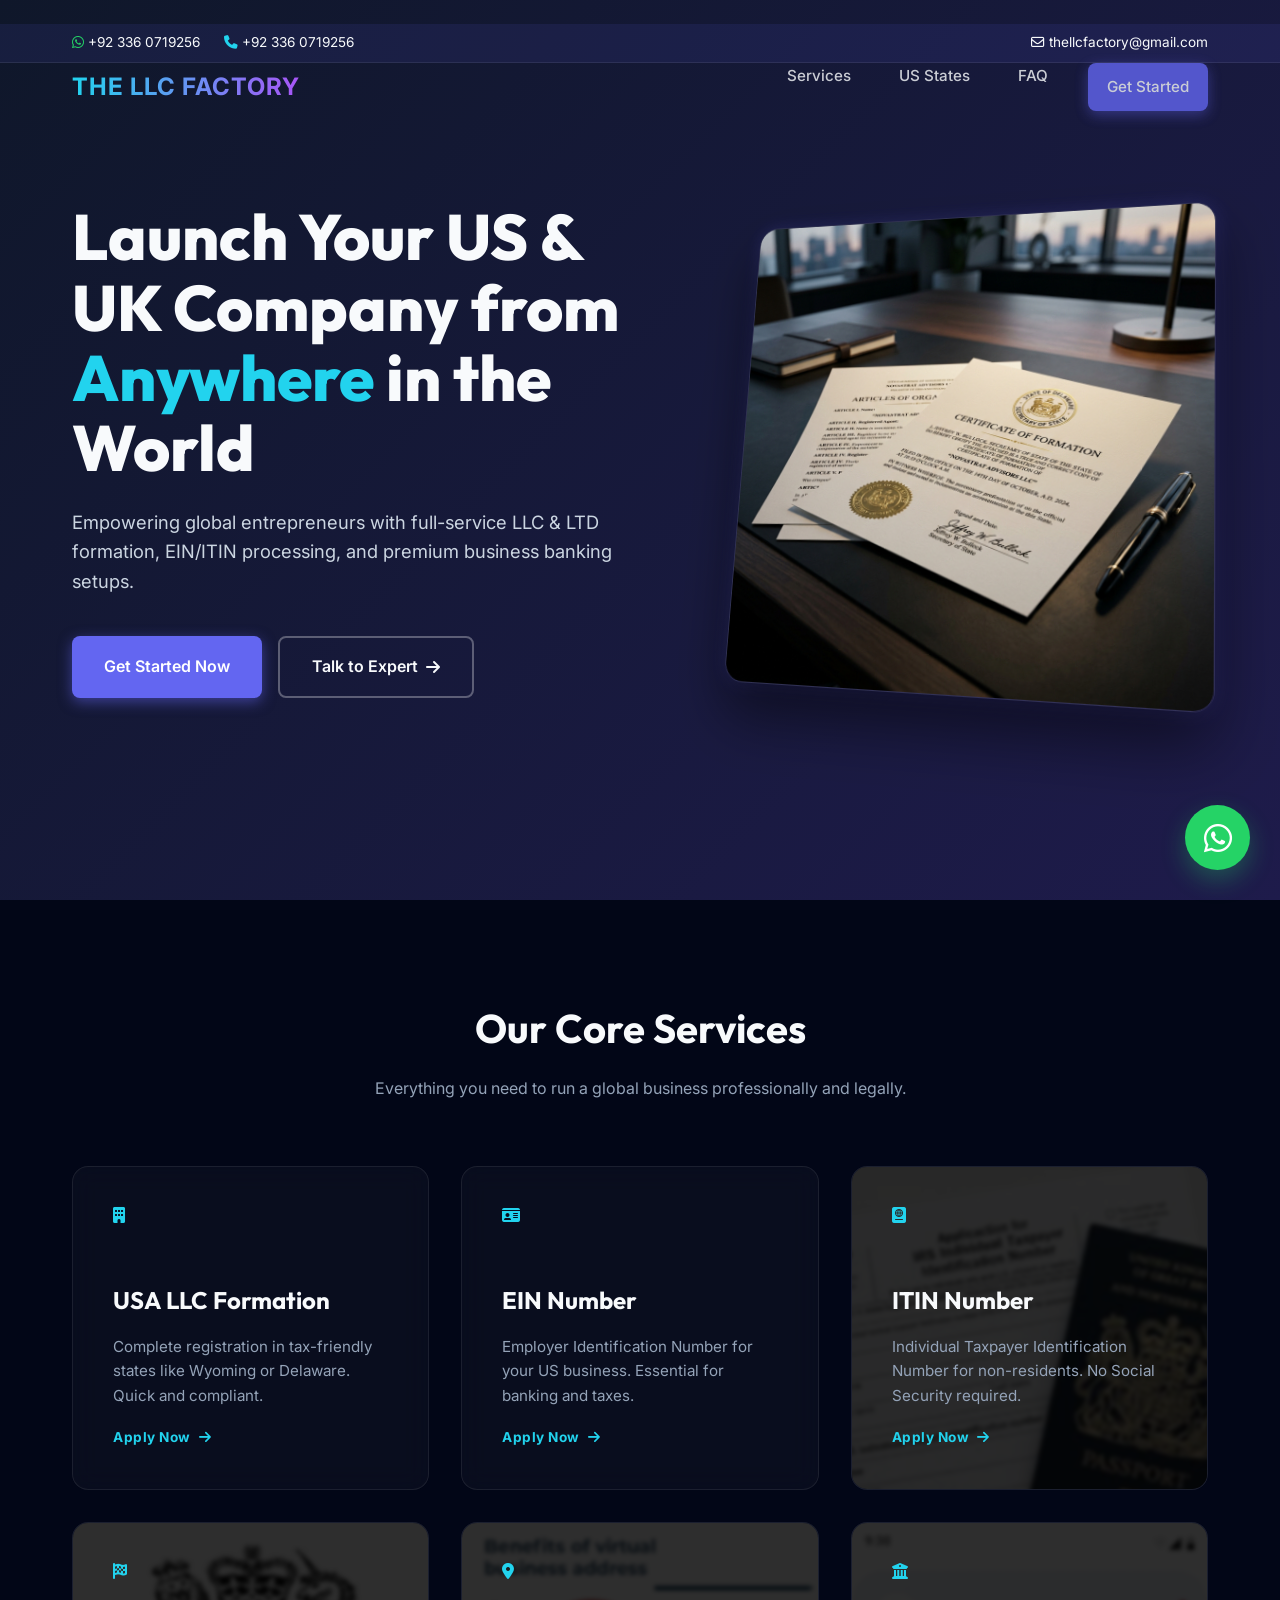
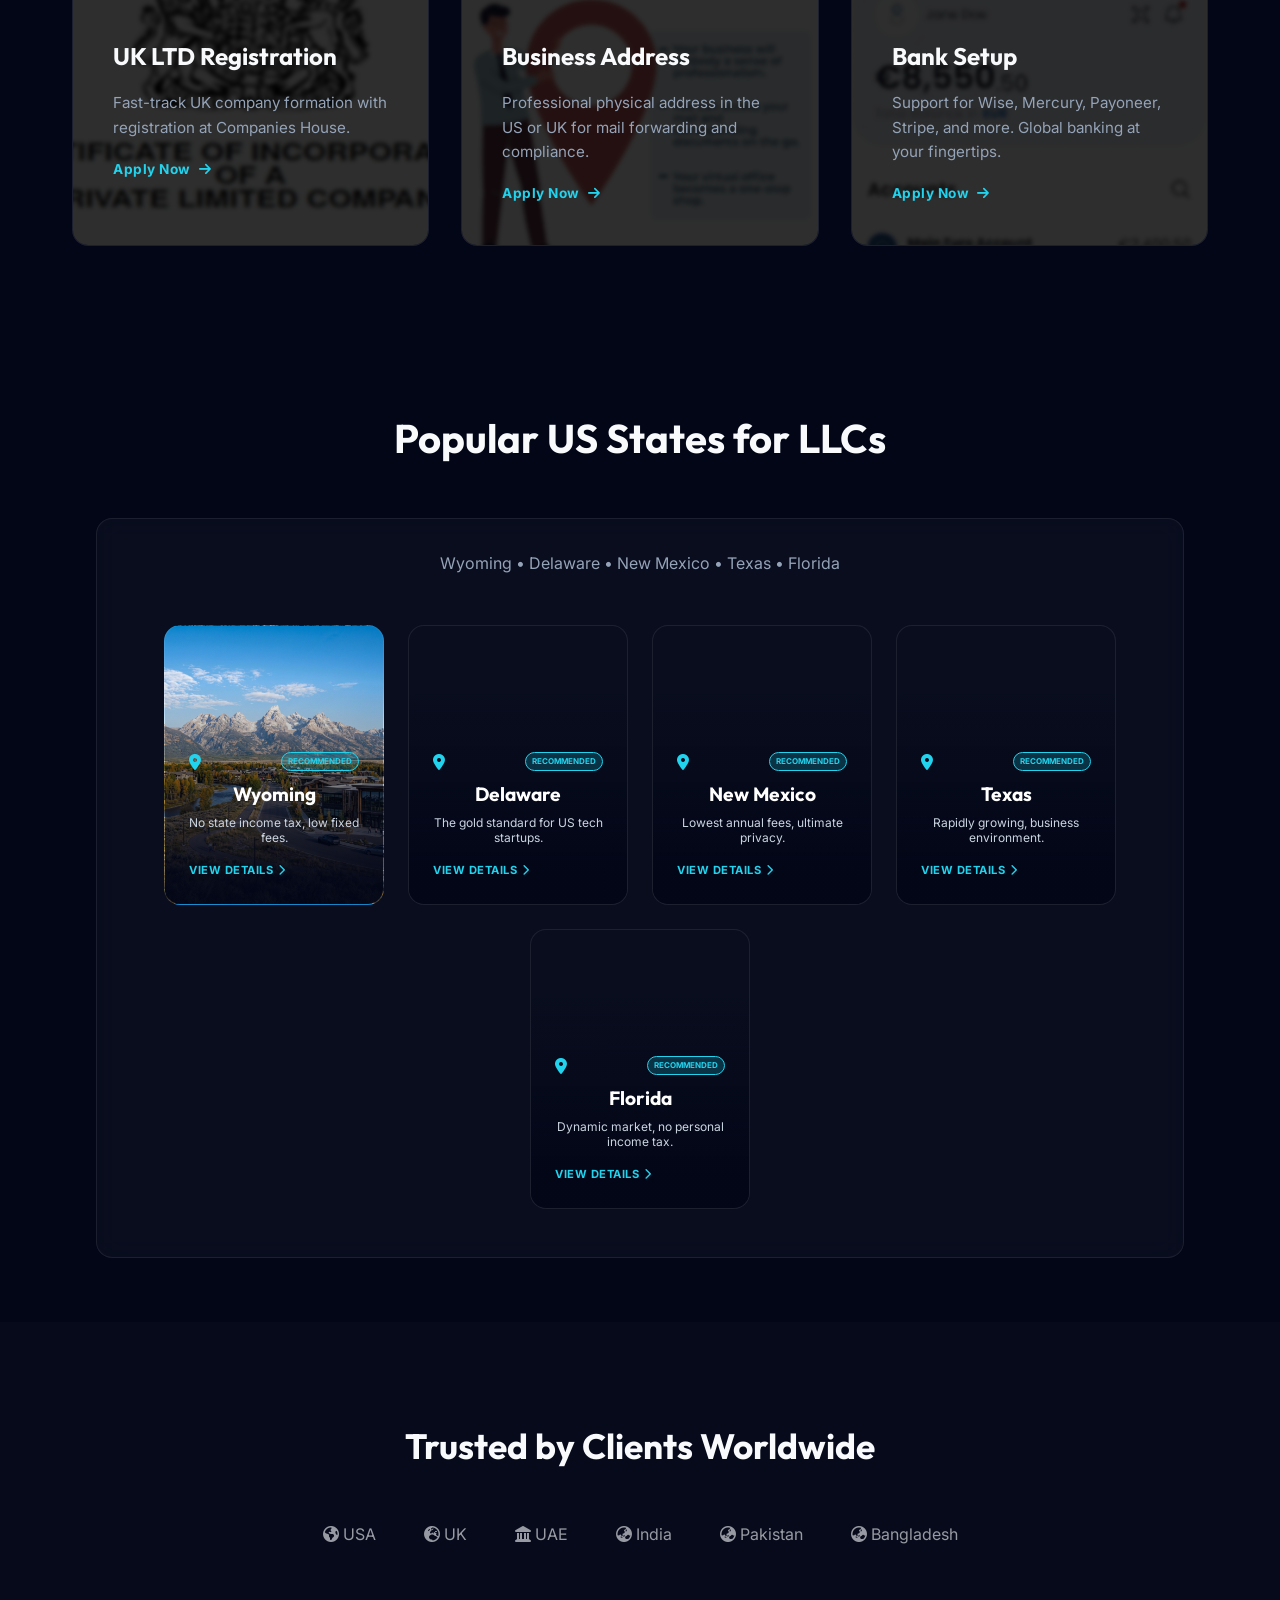
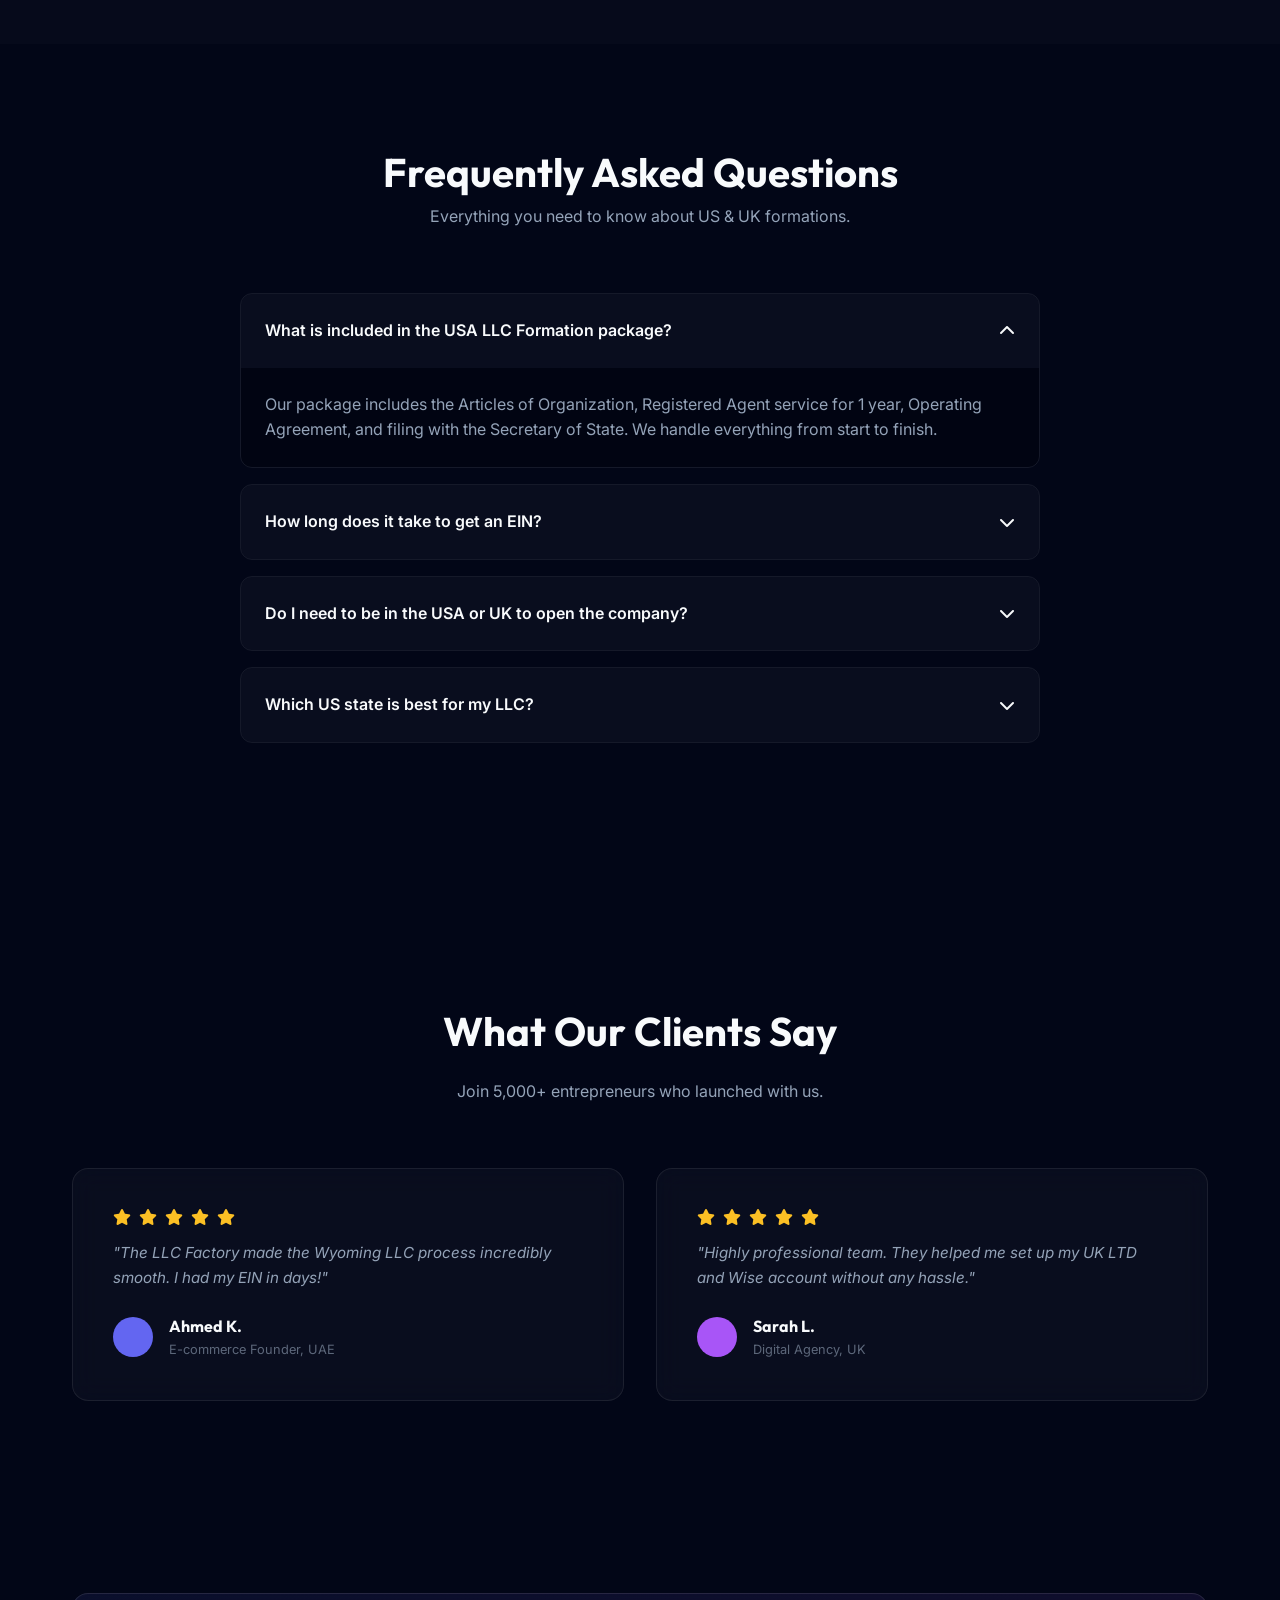
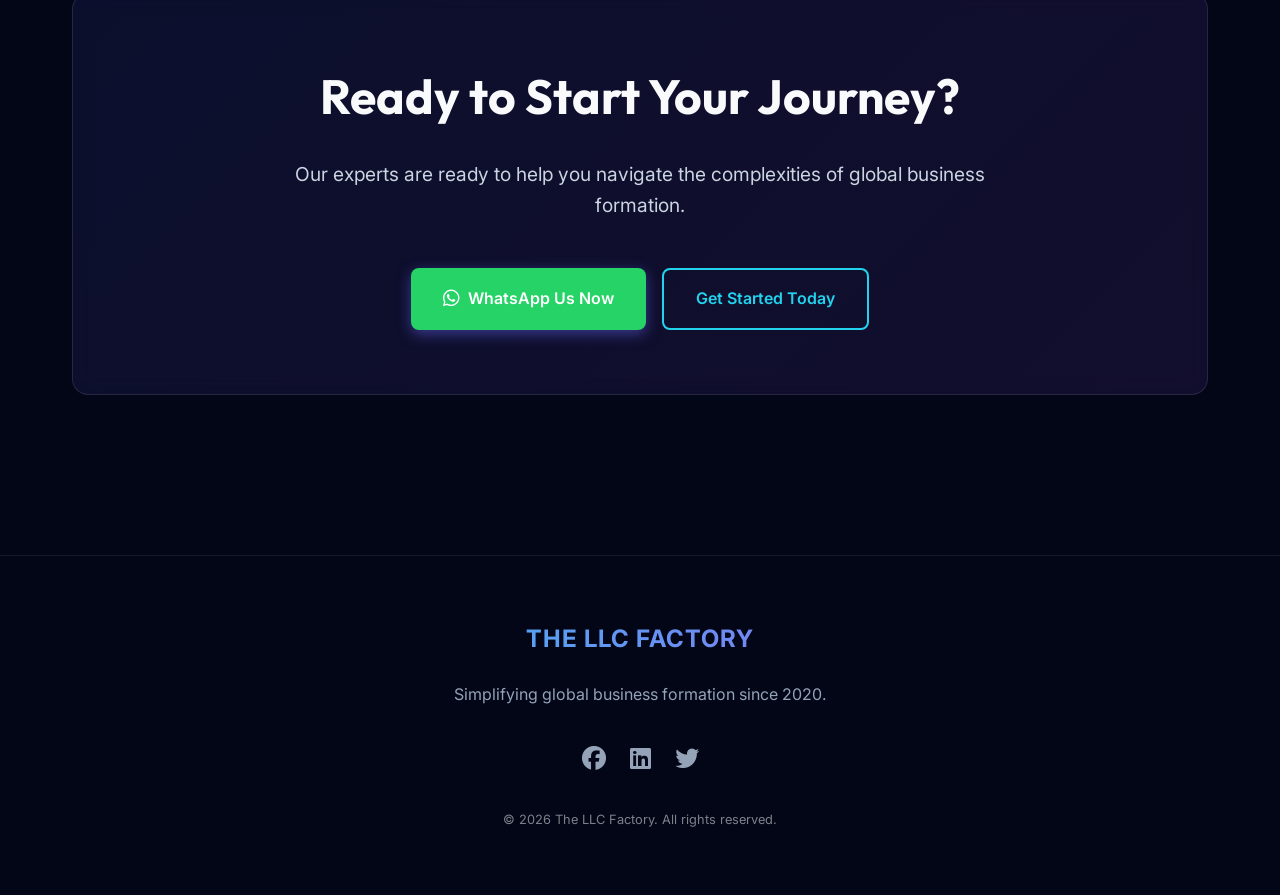
==== index.html @ a44b4608 "Comprehensive optimization: Wyoming visuals, Litespeed-style caching, JSON-LD Schema, and NLP SEO" ====
<!DOCTYPE html>
<html lang="en">
<head>
    <meta charset="UTF-8">
    <meta name="viewport" content="width=device-width, initial-scale=1.0">
    <title>The LLC Factory | Global US & UK Company Formation</title>
    <meta name="description" content="Launch your US LLC or UK LTD from anywhere in the world. Get EIN, ITIN, and business banking setup for your global business professionally and legally. Expert US & UK company formation services.">
    <meta name="keywords" content="US LLC, UK LTD, EIN Number, ITIN Processing, Wyoming LLC, Delaware LLC, Global Business Banking, Mercury Bank Setup">
    <link rel="canonical" href="https://thellcfactory.com/index.html">
    <link rel="stylesheet" href="style.css">
    <!-- Font Awesome for Icons -->
    <link rel="stylesheet" href="https://cdnjs.cloudflare.com/ajax/libs/font-awesome/6.4.0/css/all.min.css">
    
    <!-- Structured Data (Schema JSON-LD) -->
    <script type="application/ld+json">
    {
      "@context": "https://schema.org",
      "@type": "LocalBusiness",
      "name": "The LLC Factory",
      "image": "assets/llc-papers-hero.png",
      "url": "https://thellcfactory.com",
      "telephone": "+923360719256",
      "address": {
        "@type": "PostalAddress",
        "addressCountry": "Global"
      },
      "service": [
        {"@type": "Service", "name": "USA LLC Formation"},
        {"@type": "Service", "name": "UK LTD Registration"},
        {"@type": "Service", "name": "EIN Number Processing"},
        {"@type": "Service", "name": "ITIN Processing"}
      ],
      "description": "Premium US and UK company formation services for global entrepreneurs."
    }
    </script>
</head>
<body>
    <div class="mesh-bg">
        <div class="blob blob-1"></div>
        <div class="blob blob-2"></div>
        <div class="blob blob-3"></div>
    </div>

    <nav id="navbar">
        <div class="contact-bar" style="background: rgba(99, 102, 241, 0.1); padding: 0.5rem 0; font-size: 0.85rem; border-bottom: 1px solid var(--glass-border);">
            <div class="container" style="display: flex; justify-content: space-between; align-items: center;">
                <div style="display: flex; gap: 1.5rem;">
                    <span><i class="fab fa-whatsapp" style="color: #25d366;"></i> +92 336 0719256</span>
                    <span><i class="fas fa-phone" style="color: var(--accent);"></i> +92 336 0719256</span>
                </div>
                <div style="display: flex; gap: 1rem;">
                    <a href="mailto:thellcfactory@gmail.com" style="color: inherit; text-decoration: none;"><span><i class="far fa-envelope"></i> thellcfactory@gmail.com</span></a>
                </div>
            </div>
        </div>
        <div class="container nav-content">
            <div class="logo">THE LLC FACTORY</div>
            <button class="hamburger" id="hamburger" aria-label="Open menu">
                <span></span><span></span><span></span>
            </button>
            <ul class="nav-links" id="navLinks">
                <li><a href="#services">Services</a></li>
                <li><a href="#map">US States</a></li>
                <li><a href="#faq">FAQ</a></li>
                <li><a href="get-started.html" class="btn btn-primary btn-glow" style="padding: 0.6rem 1.2rem;">Get Started</a></li>
            </ul>
        </div>
    </nav>

    <section class="hero">
        <div class="container hero-wrapper">
            <div class="hero-content">
                <h1>Launch Your US & UK Company from <span style="color: var(--accent);">Anywhere</span> in the World</h1>
                <p>Empowering global entrepreneurs with full-service LLC & LTD formation, EIN/ITIN processing, and premium business banking setups.</p>
                <div class="btn-group">
                    <a href="get-started.html" class="btn btn-primary btn-glow">Get Started Now</a>
                    <a href="https://wa.me/923360719256" class="btn btn-outline" target="_blank">Talk to Expert <i class="fas fa-arrow-right"></i></a>
                </div>
            </div>
            <div class="hero-visual">
                <div class="hero-img-container">
                    <img src="assets/llc-papers-hero.png" alt="USA LLC Formation Documents" class="hero-img-floating">
                </div>
            </div>
        </div>
    </section>

    <section id="services">
        <div class="container">
            <div style="text-align: center; margin-bottom: 4rem;">
                <h2 style="font-size: 2.5rem; margin-bottom: 1rem;">Our Core Services</h2>
                <p style="color: #94a3b8; max-width: 600px; margin: 0 auto;">Everything you need to run a global business professionally and legally.</p>
            </div>
            <div class="services-grid">
                <a href="get-started.html?service=USA+LLC" class="service-card glass doc-bg" style="--doc-img: url('https://images.unsplash.com/photo-1450101499163-c8848c66ca85?auto=format&fit=crop&q=80&w=800'); text-decoration: none; color: inherit;" loading="lazy">
                    <i class="fas fa-building service-icon"></i>
                    <h3>USA LLC Formation</h3>
                    <p>Complete registration in tax-friendly states like Wyoming or Delaware. Quick and compliant.</p>
                    <span class="card-cta">Apply Now <i class="fas fa-arrow-right"></i></span>
                </a>
                <a href="get-started.html?service=EIN" class="service-card glass doc-bg" style="--doc-img: url('https://images.unsplash.com/photo-1554224154-22dec7ec8818?auto=format&fit=crop&q=80&w=800'); text-decoration: none; color: inherit;" loading="lazy">
                    <i class="fas fa-id-card service-icon"></i>
                    <h3>EIN Number</h3>
                    <p>Employer Identification Number for your US business. Essential for banking and taxes.</p>
                    <span class="card-cta">Apply Now <i class="fas fa-arrow-right"></i></span>
                </a>
                <a href="get-started.html?service=ITIN" class="service-card glass doc-bg" style="--doc-img: url('assets/itin.png'); text-decoration: none; color: inherit;">
                    <i class="fas fa-passport service-icon"></i>
                    <h3>ITIN Number</h3>
                    <p>Individual Taxpayer Identification Number for non-residents. No Social Security required.</p>
                    <span class="card-cta">Apply Now <i class="fas fa-arrow-right"></i></span>
                </a>
                <a href="get-started.html?service=UK+LTD" class="service-card glass doc-bg" style="--doc-img: url('assets/uk-ltd.png'); text-decoration: none; color: inherit;">
                    <i class="fas fa-flag-checkered service-icon"></i>
                    <h3>UK LTD Registration</h3>
                    <p>Fast-track UK company formation with registration at Companies House.</p>
                    <span class="card-cta">Apply Now <i class="fas fa-arrow-right"></i></span>
                </a>
                <a href="get-started.html?service=Business+Address" class="service-card glass doc-bg" style="--doc-img: url('assets/address.png'); text-decoration: none; color: inherit;">
                    <i class="fas fa-map-marker-alt service-icon"></i>
                    <h3>Business Address</h3>
                    <p>Professional physical address in the US or UK for mail forwarding and compliance.</p>
                    <span class="card-cta">Apply Now <i class="fas fa-arrow-right"></i></span>
                </a>
                <a href="get-started.html?service=Bank+Setup" class="service-card glass doc-bg" style="--doc-img: url('assets/bank.png'); text-decoration: none; color: inherit;">
                    <i class="fas fa-university service-icon"></i>
                    <h3>Bank Setup</h3>
                    <p>Support for Wise, Mercury, Payoneer, Stripe, and more. Global banking at your fingertips.</p>
                    <span class="card-cta">Apply Now <i class="fas fa-arrow-right"></i></span>
                </a>
            </div>
        </div>
    </section>

    <section id="map" class="usa-map-container">
        <div class="container">
            <h2 style="font-size: 2.5rem; margin-bottom: 3rem;">Popular US States for LLCs</h2>
            <div class="glass" style="padding: 2rem; position: relative;">
                <p style="margin-bottom: 2rem; color: #94a3b8;">Wyoming • Delaware • New Mexico • Texas • Florida</p>
                <div id="usa-interactive-map" style="display: flex; flex-wrap: wrap; justify-content: center; gap: 1.5rem; padding: 1rem;">
                    <a href="get-started.html?service=USA+LLC&state=Wyoming" class="popular-state-card" style="background-image: url('assets/wyoming.png'); text-decoration: none;">
                        <div class="state-overlay"></div>
                        <div class="state-content">
                            <div class="state-header"><i class="fas fa-map-marker-alt"></i> <span>RECOMMENDED</span></div>
                            <h3>Wyoming</h3>
                            <p>No state income tax, low fixed fees.</p>
                            <span class="view-details">VIEW DETAILS <i class="fas fa-chevron-right"></i></span>
                        </div>
                    </a>
                    <a href="get-started.html?service=USA+LLC&state=Delaware" class="popular-state-card" style="background-image: url('https://images.unsplash.com/photo-1508193638397-1c4234db14d8?auto=format&fit=crop&q=80&w=800'); text-decoration: none;">
                        <div class="state-overlay"></div>
                        <div class="state-content">
                            <div class="state-header"><i class="fas fa-map-marker-alt"></i> <span>RECOMMENDED</span></div>
                            <h3>Delaware</h3>
                            <p>The gold standard for US tech startups.</p>
                            <span class="view-details">VIEW DETAILS <i class="fas fa-chevron-right"></i></span>
                        </div>
                    </a>
                    <a href="get-started.html?service=USA+LLC&state=New+Mexico" class="popular-state-card" style="background-image: url('https://images.unsplash.com/photo-1499793983690-e29da59ef1c2?auto=format&fit=crop&q=80&w=800'); text-decoration: none;">
                        <div class="state-overlay"></div>
                        <div class="state-content">
                            <div class="state-header"><i class="fas fa-map-marker-alt"></i> <span>RECOMMENDED</span></div>
                            <h3>New Mexico</h3>
                            <p>Lowest annual fees, ultimate privacy.</p>
                            <span class="view-details">VIEW DETAILS <i class="fas fa-chevron-right"></i></span>
                        </div>
                    </a>
                    <a href="get-started.html?service=USA+LLC&state=Other" class="popular-state-card" style="background-image: url('https://images.unsplash.com/photo-1570168007204-dfb528c6958f?auto=format&fit=crop&q=80&w=800'); text-decoration: none;">
                        <div class="state-overlay"></div>
                        <div class="state-content">
                            <div class="state-header"><i class="fas fa-map-marker-alt"></i> <span>RECOMMENDED</span></div>
                            <h3>Texas</h3>
                            <p>Rapidly growing, business environment.</p>
                            <span class="view-details">VIEW DETAILS <i class="fas fa-chevron-right"></i></span>
                        </div>
                    </a>
                    <a href="get-started.html?service=USA+LLC&state=Other" class="popular-state-card" style="background-image: url('https://images.unsplash.com/photo-1506126279646-a697353d3166?auto=format&fit=crop&q=80&w=800'); text-decoration: none;">
                        <div class="state-overlay"></div>
                        <div class="state-content">
                            <div class="state-header"><i class="fas fa-map-marker-alt"></i> <span>RECOMMENDED</span></div>
                            <h3>Florida</h3>
                            <p>Dynamic market, no personal income tax.</p>
                            <span class="view-details">VIEW DETAILS <i class="fas fa-chevron-right"></i></span>
                        </div>
                    </a>
                </div>
            </div>
        </div>
    </section>

    <section id="global" style="background: rgba(255,255,255,0.02);">
        <div class="container" style="text-align: center;">
            <h2 style="font-size: 2.2rem; margin-bottom: 3rem;">Trusted by Clients Worldwide</h2>
            <div style="display: flex; flex-wrap: wrap; justify-content: center; gap: 3rem; opacity: 0.6;">
                <span><i class="fas fa-globe-americas"></i> USA</span>
                <span><i class="fas fa-globe-europe"></i> UK</span>
                <span><i class="fas fa-landmark"></i> UAE</span>
                <span><i class="fas fa-globe-asia"></i> India</span>
                <span><i class="fas fa-globe-asia"></i> Pakistan</span>
                <span><i class="fas fa-globe-asia"></i> Bangladesh</span>
            </div>
        </div>
    </section>

    <section id="faq">
        <div class="container">
            <div style="text-align: center; margin-bottom: 3rem;">
                <h2 style="font-size: 2.5rem;">Frequently Asked Questions</h2>
                <p style="color: #94a3b8;">Everything you need to know about US & UK formations.</p>
            </div>
            <div class="faq-container">
                <div class="faq-item active">
                    <div class="faq-question">
                        What is included in the USA LLC Formation package?
                        <i class="fas fa-chevron-down"></i>
                    </div>
                    <div class="faq-answer">
                        Our package includes the Articles of Organization, Registered Agent service for 1 year, Operating Agreement, and filing with the Secretary of State. We handle everything from start to finish.
                    </div>
                </div>
                <div class="faq-item">
                    <div class="faq-question">
                        How long does it take to get an EIN?
                        <i class="fas fa-chevron-down"></i>
                    </div>
                    <div class="faq-answer">
                        We guarantee your EIN Number in just <strong>24 to 48 hours</strong>. We manage the entire communication with the IRS for you — fast, hassle-free, and 100% guaranteed.
                    </div>
                </div>
                <div class="faq-item">
                    <div class="faq-question">
                        Do I need to be in the USA or UK to open the company?
                        <i class="fas fa-chevron-down"></i>
                    </div>
                    <div class="faq-answer">
                        No, the entire process is 100% remote. You can launch your business and open your bank account from anywhere in the world.
                    </div>
                </div>
                <div class="faq-item">
                    <div class="faq-question">
                        Which US state is best for my LLC?
                        <i class="fas fa-chevron-down"></i>
                    </div>
                    <div class="faq-answer">
                        Wyoming is highly recommended for e-commerce and digital businesses due to low fees and privacy. Delaware is preferred for startups looking for VC funding.
                    </div>
                </div>
            </div>
        </div>
    </section>

    <section id="testimonials">
        <div class="container">
            <div style="text-align: center; margin-bottom: 4rem;">
                <h2 style="font-size: 2.5rem; margin-bottom: 1rem;">What Our Clients Say</h2>
                <p style="color: #94a3b8;">Join 5,000+ entrepreneurs who launched with us.</p>
            </div>
            <div style="display: grid; grid-template-columns: repeat(auto-fit, minmax(300px, 1fr)); gap: 2rem;">
                <div class="service-card glass">
                    <div style="display: flex; gap: 0.5rem; color: #fbbf24; margin-bottom: 1rem;">
                        <i class="fas fa-star"></i><i class="fas fa-star"></i><i class="fas fa-star"></i><i class="fas fa-star"></i><i class="fas fa-star"></i>
                    </div>
                    <p style="margin-bottom: 1.5rem; font-style: italic;">"The LLC Factory made the Wyoming LLC process incredibly smooth. I had my EIN in days!"</p>
                    <div style="display: flex; align-items: center; gap: 1rem;">
                        <div style="width: 40px; height: 40px; border-radius: 50%; background: var(--primary);"></div>
                        <div>
                            <h4 style="font-size: 1rem;">Ahmed K.</h4>
                            <p style="font-size: 0.8rem; opacity: 0.6;">E-commerce Founder, UAE</p>
                        </div>
                    </div>
                </div>
                <div class="service-card glass">
                    <div style="display: flex; gap: 0.5rem; color: #fbbf24; margin-bottom: 1rem;">
                        <i class="fas fa-star"></i><i class="fas fa-star"></i><i class="fas fa-star"></i><i class="fas fa-star"></i><i class="fas fa-star"></i>
                    </div>
                    <p style="margin-bottom: 1.5rem; font-style: italic;">"Highly professional team. They helped me set up my UK LTD and Wise account without any hassle."</p>
                    <div style="display: flex; align-items: center; gap: 1rem;">
                        <div style="width: 40px; height: 40px; border-radius: 50%; background: var(--secondary);"></div>
                        <div>
                            <h4 style="font-size: 1rem;">Sarah L.</h4>
                            <p style="font-size: 0.8rem; opacity: 0.6;">Digital Agency, UK</p>
                        </div>
                    </div>
                </div>
            </div>
        </div>
    </section>

    <section id="contact" style="margin-bottom: 4rem;">
        <div class="container">
            <div class="glass" style="padding: 4rem; text-align: center; background: linear-gradient(135deg, rgba(99, 102, 241, 0.1), rgba(168, 85, 247, 0.1)); border: 1px solid rgba(255,255,255,0.1);">
                <h2 style="font-size: 3rem; margin-bottom: 1.5rem;">Ready to Start Your Journey?</h2>
                <p style="font-size: 1.2rem; color: #cbd5e1; margin-bottom: 3rem; max-width: 700px; margin-left: auto; margin-right: auto;">Our experts are ready to help you navigate the complexities of global business formation.</p>
                <div class="btn-group" style="justify-content: center;">
                    <a href="https://wa.me/923360719256" class="btn btn-primary btn-glow" style="background: #25d366; border: none; display: flex; align-items: center; gap: 0.5rem;" target="_blank">
                        <i class="fab fa-whatsapp" style="font-size: 1.2rem;"></i> WhatsApp Us Now
                    </a>
                    <a href="get-started.html" class="btn btn-outline" style="border-color: var(--accent); color: var(--accent);">Get Started Today</a>
                </div>
            </div>
        </div>
    </section>

    <footer style="padding: 4rem 0; border-top: 1px solid var(--glass-border); margin-top: 4rem;">
        <div class="container" style="text-align: center;">
            <div class="logo" style="margin-bottom: 1.5rem;">THE LLC FACTORY</div>
            <p style="color: #94a3b8; margin-bottom: 2rem;">Simplifying global business formation since 2020.</p>
            <div style="display: flex; justify-content: center; gap: 1.5rem; margin-bottom: 2rem;">
                <a href="#" style="color: #94a3b8; font-size: 1.5rem;"><i class="fab fa-facebook"></i></a>
                <a href="#" style="color: #94a3b8; font-size: 1.5rem;"><i class="fab fa-linkedin"></i></a>
                <a href="#" style="color: #94a3b8; font-size: 1.5rem;"><i class="fab fa-twitter"></i></a>
            </div>
            <p style="font-size: 0.8rem; opacity: 0.5;">&copy; 2026 The LLC Factory. All rights reserved.</p>
        </div>
    </footer>

    <a href="https://wa.me/923360719256" class="whatsapp-float" target="_blank">
        <i class="fab fa-whatsapp"></i>
    </a>

    <script src="main.js"></script>
    <script>
        // Mobile Hamburger Menu
        const hamburger = document.getElementById('hamburger');
        const navLinks = document.getElementById('navLinks');
        hamburger.addEventListener('click', () => {
            navLinks.classList.toggle('open');
            hamburger.classList.toggle('active');
        });
        // Close menu on link click
        navLinks.querySelectorAll('a').forEach(link => {
            link.addEventListener('click', () => {
                navLinks.classList.remove('open');
                hamburger.classList.remove('active');
            });
        });
    </script>
</body>
</html>
---- style.css ----
@import url('https://fonts.googleapis.com/css2?family=Inter:wght@300;400;500;600;700&family=Outfit:wght@400;500;600;700&display=swap');

:root {
  --primary: #6366f1;
  --primary-glow: rgba(99, 102, 241, 0.5);
  --secondary: #a855f7;
  --accent: #22d3ee;
  --accent-glow: rgba(34, 211, 238, 0.4);
  --dark: #0f172a;
  --darker: #020617;
  --light: #f8fafc;
  --glass: rgba(255, 255, 255, 0.03);
  --glass-border: rgba(255, 255, 255, 0.08);
  --gradient-main: linear-gradient(135deg, #0f172a 0%, #1e1b4b 50%, #312e81 100%);
  --transition: all 0.4s cubic-bezier(0.23, 1, 0.32, 1);
}

* {
  margin: 0;
  padding: 0;
  box-sizing: border-box;
}

body {
  font-family: 'Inter', sans-serif;
  background-color: var(--darker);
  color: var(--light);
  line-height: 1.6;
  overflow-x: hidden;
  -webkit-font-smoothing: antialiased;
}

/* Mesh Gradient Background */
.mesh-bg {
  position: fixed;
  top: 0;
  left: 0;
  width: 100%;
  height: 100%;
  z-index: -1;
  background: var(--darker);
  overflow: hidden;
}

.blob {
  position: absolute;
  width: 600px;
  height: 600px;
  background: radial-gradient(circle, rgba(99, 102, 241, 0.15) 0%, transparent 70%);
  border-radius: 50%;
  filter: blur(80px);
  animation: move 20s infinite alternate;
}

.blob-1 { top: -10%; left: -10%; background: radial-gradient(circle, rgba(168, 85, 247, 0.15) 0%, transparent 70%); }
.blob-2 { bottom: -10%; right: -10%; background: radial-gradient(circle, rgba(34, 211, 238, 0.1) 0%, transparent 70%); }
.blob-3 { top: 40%; left: 30%; width: 400px; height: 400px; animation-duration: 25s; }

@keyframes move {
  from { transform: translate(0, 0) scale(1); }
  to { transform: translate(100px, 50px) scale(1.1); }
}

h1, h2, h3, h4, .outfit {
  font-family: 'Outfit', sans-serif;
}

/* Glassmorphism Utility */
.glass {
  background: var(--glass);
  backdrop-filter: blur(12px);
  -webkit-backdrop-filter: blur(12px);
  border: 1px solid var(--glass-border);
  border-radius: 16px;
}

/* Animations */
@keyframes fadeIn {
  from { opacity: 0; transform: translateY(20px); }
  to { opacity: 1; transform: translateY(0); }
}

@keyframes gradientMove {
  0% { background-position: 0% 50%; }
  50% { background-position: 100% 50%; }
  100% { background-position: 0% 50%; }
}

/* Layout */
.container {
  max-width: 1200px;
  margin: 0 auto;
  padding: 0 2rem;
}

section {
  padding: 6rem 0;
}

/* Navbar */
nav {
  position: fixed;
  top: 0;
  width: 100%;
  z-index: 1000;
  padding: 1.5rem 0;
  transition: var(--transition);
}

nav.scrolled {
  background: rgba(2, 6, 23, 0.8);
  backdrop-filter: blur(10px);
  padding: 1rem 0;
}

.nav-content {
  display: flex;
  justify-content: space-between;
  align-items: center;
}

.logo {
  font-size: 1.5rem;
  font-weight: 700;
  background: linear-gradient(to right, var(--accent), var(--secondary));
  -webkit-background-clip: text;
  background-clip: text;
  -webkit-text-fill-color: transparent;
  text-transform: uppercase;
  letter-spacing: 1px;
}

.nav-links {
  display: flex;
  gap: 2rem;
  list-style: none;
}

.nav-links a {
  color: var(--light);
  text-decoration: none;
  font-size: 0.95rem;
  font-weight: 500;
  opacity: 0.8;
  transition: var(--transition);
}

.nav-links a:hover {
  opacity: 1;
  color: var(--accent);
}

/* Hero Section */
.hero {
  min-height: 100vh;
  display: flex;
  align-items: center;
  position: relative;
  overflow: hidden;
  background: var(--gradient-main);
  background-size: 200% 200%;
  animation: gradientMove 15s ease infinite;
}

.hero::before {
  content: '';
  position: absolute;
  top: 0;
  left: 0;
  width: 100%;
  height: 100%;
  background: url('https://raw.githubusercontent.com/joshua-berry/world-map-svg/master/world.svg') center/contain no-repeat;
  opacity: 0.05;
  pointer-events: none;
}

.hero-wrapper {
  display: flex;
  align-items: center;
  justify-content: space-between;
  gap: 4rem;
  width: 100%;
}

.hero-content {
  flex: 1.2;
  position: relative;
  z-index: 2;
  animation: fadeIn 0.8s ease-out;
}

.hero-visual {
  flex: 1;
  display: flex;
  justify-content: flex-end;
  align-items: center;
  z-index: 2;
  animation: fadeIn 1s ease-out 0.2s backwards;
}

.hero-img-container {
  position: relative;
  width: 100%;
  max-width: 500px;
  perspective: 1000px;
}

.hero-img-floating {
  width: 100%;
  height: auto;
  border-radius: 20px;
  box-shadow: 0 30px 60px rgba(0,0,0,0.5), 0 0 20px rgba(99, 102, 241, 0.2);
  transform: rotateY(-15deg) rotateX(10deg);
  transition: transform 0.5s ease;
  border: 1px solid rgba(255,255,255,0.1);
}

.hero-img-container:hover .hero-img-floating {
  transform: rotateY(0) rotateX(0) scale(1.05);
}

.hero h1 {
  font-size: clamp(2.5rem, 5vw, 4rem);
  line-height: 1.1;
  margin-bottom: 1.5rem;
  font-weight: 800;
}

.hero p {
  font-size: 1.15rem;
  color: #cbd5e1;
  margin-bottom: 2.5rem;
  max-width: 600px;
}

.btn-group {
  display: flex;
  gap: 1rem;
}

.btn {
  padding: 1rem 2rem;
  border-radius: 8px;
  font-weight: 600;
  text-decoration: none;
  transition: var(--transition);
  cursor: pointer;
  font-size: 1rem;
}

.btn-primary {
  background: var(--primary);
  color: white;
  box-shadow: 0 4px 14px 0 var(--primary-glow);
  border: none;
}

.btn-outline {
  background: transparent;
  color: var(--light);
  border: 2px solid rgba(255, 255, 255, 0.3);
}

.btn-outline:hover {
  border-color: var(--accent);
  color: var(--accent);
  background: rgba(34, 211, 238, 0.05);
  transform: translateY(-2px);
}

.btn-primary:hover {
  transform: translateY(-2px);
  box-shadow: 0 8px 25px var(--primary-glow);
  filter: brightness(1.1);
}

.btn-glow {
  position: relative;
  overflow: hidden;
}

.btn-glow::after {
  content: '';
  position: absolute;
  top: -50%;
  left: -50%;
  width: 200%;
  height: 200%;
  background: radial-gradient(circle, rgba(255,255,255,0.2) 0%, transparent 70%);
  opacity: 0;
  transition: 0.5s;
  pointer-events: none;
}

.btn-glow:hover::after {
  opacity: 1;
  transform: scale(1.2);
}

/* FAQ Accordion */
.faq-container {
  max-width: 800px;
  margin: 4rem auto;
}

.faq-item {
  margin-bottom: 1rem;
  border: 1px solid var(--glass-border);
  border-radius: 12px;
  overflow: hidden;
  transition: var(--transition);
}

.faq-question {
  padding: 1.5rem;
  background: var(--glass);
  cursor: pointer;
  display: flex;
  justify-content: space-between;
  align-items: center;
  font-weight: 600;
}

.faq-question:hover {
  background: rgba(255,255,255,0.06);
}

.faq-answer {
  padding: 0 1.5rem;
  max-height: 0;
  overflow: hidden;
  background: rgba(0,0,0,0.2);
  transition: all 0.5s cubic-bezier(0, 1, 0, 1);
  color: #94a3b8;
}

.faq-item.active .faq-answer {
  max-height: 1000px;
  padding: 1.5rem;
  transition: all 0.5s cubic-bezier(1, 0, 1, 0);
}

.faq-item.active .faq-question i {
  transform: rotate(180deg);
}

/* WhatsApp Pulse & Vibration */
@keyframes pulse-green {
  0% { box-shadow: 0 0 0 0 rgba(37, 211, 102, 0.7); }
  70% { box-shadow: 0 0 0 15px rgba(37, 211, 102, 0); }
  100% { box-shadow: 0 0 0 0 rgba(37, 211, 102, 0); }
}

@keyframes vibrate {
  0% { transform: translate(0,0) rotate(0); }
  10% { transform: translate(-2px,-2px) rotate(-1deg); }
  20% { transform: translate(2px,2px) rotate(1deg); }
  30% { transform: translate(-2px,2px) rotate(-1deg); }
  40% { transform: translate(2px,-2px) rotate(1deg); }
  50% { transform: translate(-2px,-2px) rotate(-1deg); }
  60% { transform: translate(2px,2px) rotate(1deg); }
  70% { transform: translate(-2px,2px) rotate(-1deg); }
  80% { transform: translate(2px,-2px) rotate(1deg); }
  90% { transform: translate(-2px,-2px) rotate(-1deg); }
  100% { transform: translate(0,0) rotate(0); }
}

.whatsapp-float {
  animation: pulse-green 2s infinite, vibrate 3s infinite 5s; /* Vibrate briefly every 5 seconds */
}

/* Services */
.services-grid {
  display: grid;
  grid-template-columns: repeat(auto-fit, minmax(280px, 1fr));
  gap: 2rem;
  margin-top: 4rem;
}

.service-card {
  padding: 2.5rem;
  transition: var(--transition);
  text-align: left;
  border: 1px solid var(--glass-border);
  position: relative;
  overflow: hidden;
}

.service-card::after {
  content: '';
  position: absolute;
  top: 0;
  left: -100%;
  width: 100%;
  height: 100%;
  background: linear-gradient(90deg, transparent, rgba(255,255,255,0.05), transparent);
  transition: 0.5s;
}

.service-card:hover::after {
  left: 100%;
}

.service-card:hover {
  transform: translateY(-10px) scale(1.02);
  background: rgba(255, 255, 255, 0.08);
  border-color: rgba(99, 102, 241, 0.5);
  box-shadow: 0 20px 40px rgba(0,0,0,0.4);
}

.service-icon {
  width: 50px;
  height: 50px;
  margin-bottom: 1.5rem;
  color: var(--accent);
}

.service-card h3 {
  font-size: 1.5rem;
  margin-bottom: 1rem;
}

.service-card p {
  color: #94a3b8;
  font-size: 0.95rem;
}

.card-cta {
  display: inline-flex;
  align-items: center;
  gap: 0.5rem;
  margin-top: 1.2rem;
  font-size: 0.85rem;
  font-weight: 700;
  color: var(--accent);
  letter-spacing: 0.5px;
  transition: var(--transition);
}

.service-card:hover .card-cta {
  gap: 0.8rem;
  color: #fff;
}

a.service-card {
  display: flex;
  flex-direction: column;
}

/* USA Map Section */
.usa-map-container {
  position: relative;
  padding: 4rem;
  text-align: center;
}

#map-svg {
  width: 100%;
  max-width: 900px;
  height: auto;
  margin: 0 auto;
}

.state {
  fill: #334155;
  stroke: #1e293b;
  stroke-width: 1;
  transition: fill 0.3s ease;
}

.state.highlight {
  fill: var(--primary);
  cursor: pointer;
}

.state.highlight:hover {
  fill: var(--accent);
}

/* Interactive Elements Polish */
.btn {
  padding: 1rem 2rem;
  border-radius: 8px;
  font-weight: 600;
  text-decoration: none;
  transition: var(--transition);
  cursor: pointer;
  font-size: 1rem;
  display: inline-flex;
  align-items: center;
  justify-content: center;
  gap: 0.5rem;
  white-space: nowrap;
}

.nav-links a {
  padding: 0.5rem; /* Better tap target */
  color: var(--light);
  text-decoration: none;
  font-size: 0.95rem;
  font-weight: 500;
  opacity: 0.8;
  transition: var(--transition);
}

.whatsapp-float {
  position: fixed;
  bottom: 30px;
  right: 30px;
  background: #25d366;
  color: white;
  width: 65px;
  height: 65px;
  border-radius: 50%;
  display: flex;
  align-items: center;
  justify-content: center;
  font-size: 32px;
  box-shadow: 0 10px 25px rgba(37, 211, 102, 0.3);
  z-index: 1000;
  text-decoration: none;
  transition: all 0.3s cubic-bezier(0.175, 0.885, 0.32, 1.275);
}

.whatsapp-float:hover {
  transform: scale(1.15) translateY(-5px);
  box-shadow: 0 15px 30px rgba(37, 211, 102, 0.4);
}

/* Popular State Cards */
.popular-state-card {
  position: relative;
  width: 220px;
  min-height: 280px;
  border-radius: 16px;
  overflow: hidden;
  background-size: cover;
  background-position: center;
  border: 1px solid var(--glass-border);
  transition: var(--transition);
  cursor: pointer;
  display: flex;
  flex-direction: column;
  justify-content: flex-end;
}

.state-overlay {
  position: absolute;
  inset: 0;
  background: linear-gradient(to bottom, transparent 20%, rgba(2, 6, 23, 0.95) 90%);
  z-index: 1;
  transition: var(--transition);
}

.state-content {
  position: relative;
  z-index: 2;
  padding: 1.5rem;
}

.state-header {
  display: flex;
  justify-content: space-between;
  align-items: center;
  margin-bottom: 0.5rem;
}

.state-header i {
  color: var(--accent);
  font-size: 1rem;
}

.state-header span {
  font-size: 0.5rem;
  background: rgba(34, 211, 238, 0.2);
  color: var(--accent);
  padding: 2px 6px;
  border-radius: 10px;
  font-weight: 700;
  border: 1px solid var(--accent);
}

.popular-state-card h3 {
  margin-bottom: 0.3rem;
  color: #fff;
  font-size: 1.2rem;
}

.popular-state-card p {
  font-size: 0.75rem;
  color: #cbd5e1;
  line-height: 1.3;
}

.view-details {
  margin-top: 1rem;
  font-size: 0.7rem;
  font-weight: 700;
  color: var(--accent);
  display: flex;
  align-items: center;
  gap: 0.3rem;
  letter-spacing: 0.5px;
}

.popular-state-card:hover {
  transform: translateY(-8px) scale(1.05);
  border-color: var(--accent);
  box-shadow: 0 15px 30px rgba(0,0,0,0.5), 0 0 20px rgba(34, 211, 238, 0.2);
}

.popular-state-card:hover .state-overlay {
  background: linear-gradient(to bottom, transparent 10%, rgba(2, 6, 23, 1) 95%);
}

/* Hamburger Menu */
.hamburger {
  display: none;
  flex-direction: column;
  justify-content: center;
  gap: 5px;
  background: none;
  border: none;
  cursor: pointer;
  padding: 4px;
  z-index: 1100;
}

.hamburger span {
  display: block;
  width: 26px;
  height: 2.5px;
  background: var(--light);
  border-radius: 2px;
  transition: all 0.35s ease;
}

.hamburger.active span:nth-child(1) { transform: translateY(7.5px) rotate(45deg); }
.hamburger.active span:nth-child(2) { opacity: 0; transform: scaleX(0); }
.hamburger.active span:nth-child(3) { transform: translateY(-7.5px) rotate(-45deg); }

/* Mobile Optimization */
@media (max-width: 768px) {
  .hamburger { display: flex; }
  .nav-links {
    display: none;
    position: fixed;
    top: 0;
    right: 0;
    height: 100vh;
    width: 75%;
    max-width: 320px;
    flex-direction: column;
    background: rgba(9, 12, 30, 0.97);
    backdrop-filter: blur(20px);
    padding: 5rem 2rem 2rem;
    gap: 1.2rem;
    border-left: 1px solid var(--glass-border);
    z-index: 1050;
    transition: transform 0.4s cubic-bezier(0.23, 1, 0.32, 1);
    transform: translateX(100%);
  }
  .nav-links.open {
    display: flex;
    transform: translateX(0);
  }
  .nav-links a { font-size: 1.1rem; opacity: 1; }
  .hero { text-align: center; padding-top: 8rem; min-height: auto; }
  .hero-wrapper { flex-direction: column; gap: 3rem; }
  .hero-content { flex: none; width: 100%; order: 1; }
  .hero-visual { flex: none; width: 100%; order: 2; justify-content: center; }
  .hero-img-container { max-width: 350px; margin: 0 auto; }
  .hero h1 { font-size: 2.2rem; }
  .btn-group { flex-direction: column; width: 100%; }
  .btn { width: 100%; text-align: center; padding: 1.2rem; }
  .container { padding: 0 1.5rem; }
  section { padding: 4rem 0; }
  .form-container { padding: 1.5rem; margin: 2rem auto; }
  .contact-bar { display: none; }
}

/* Service Card Document Background (Blurred) */
.service-card.doc-bg {
  position: relative;
  overflow: hidden;
}

.service-card.doc-bg::before {
  content: '';
  position: absolute;
  inset: -10px;
  background-image: var(--doc-img);
  background-size: cover;
  background-position: center top;
  filter: blur(2px) brightness(0.18) grayscale(0.25);
  z-index: 0;
  transition: filter 0.4s ease;
}

.service-card.doc-bg:hover::before {
  filter: blur(1.5px) brightness(0.22) grayscale(0.2);
}

.service-card.doc-bg > * {
  position: relative;
  z-index: 1;
}

.btn, .faq-question, .form-group input, .form-group select {
  min-height: 48px;
}

.faq-question i {
  transition: transform 0.3s ease;
}
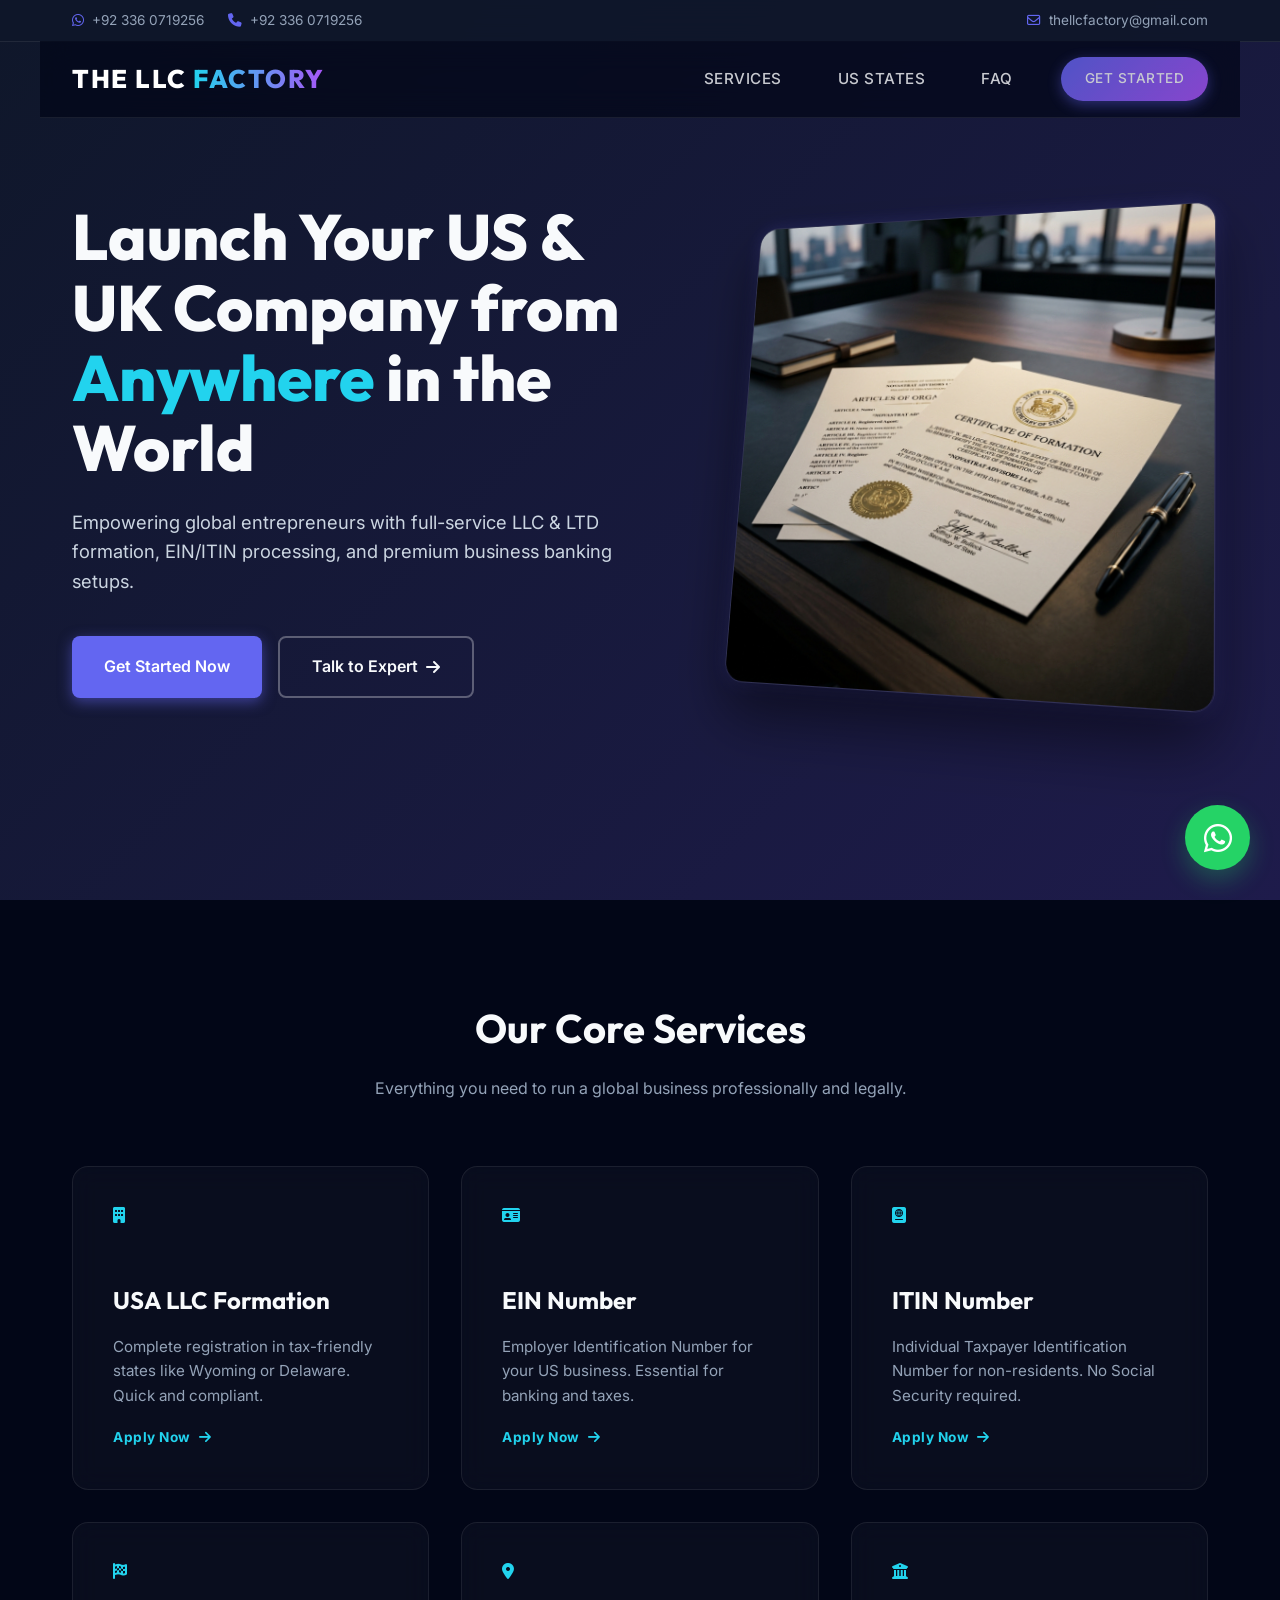
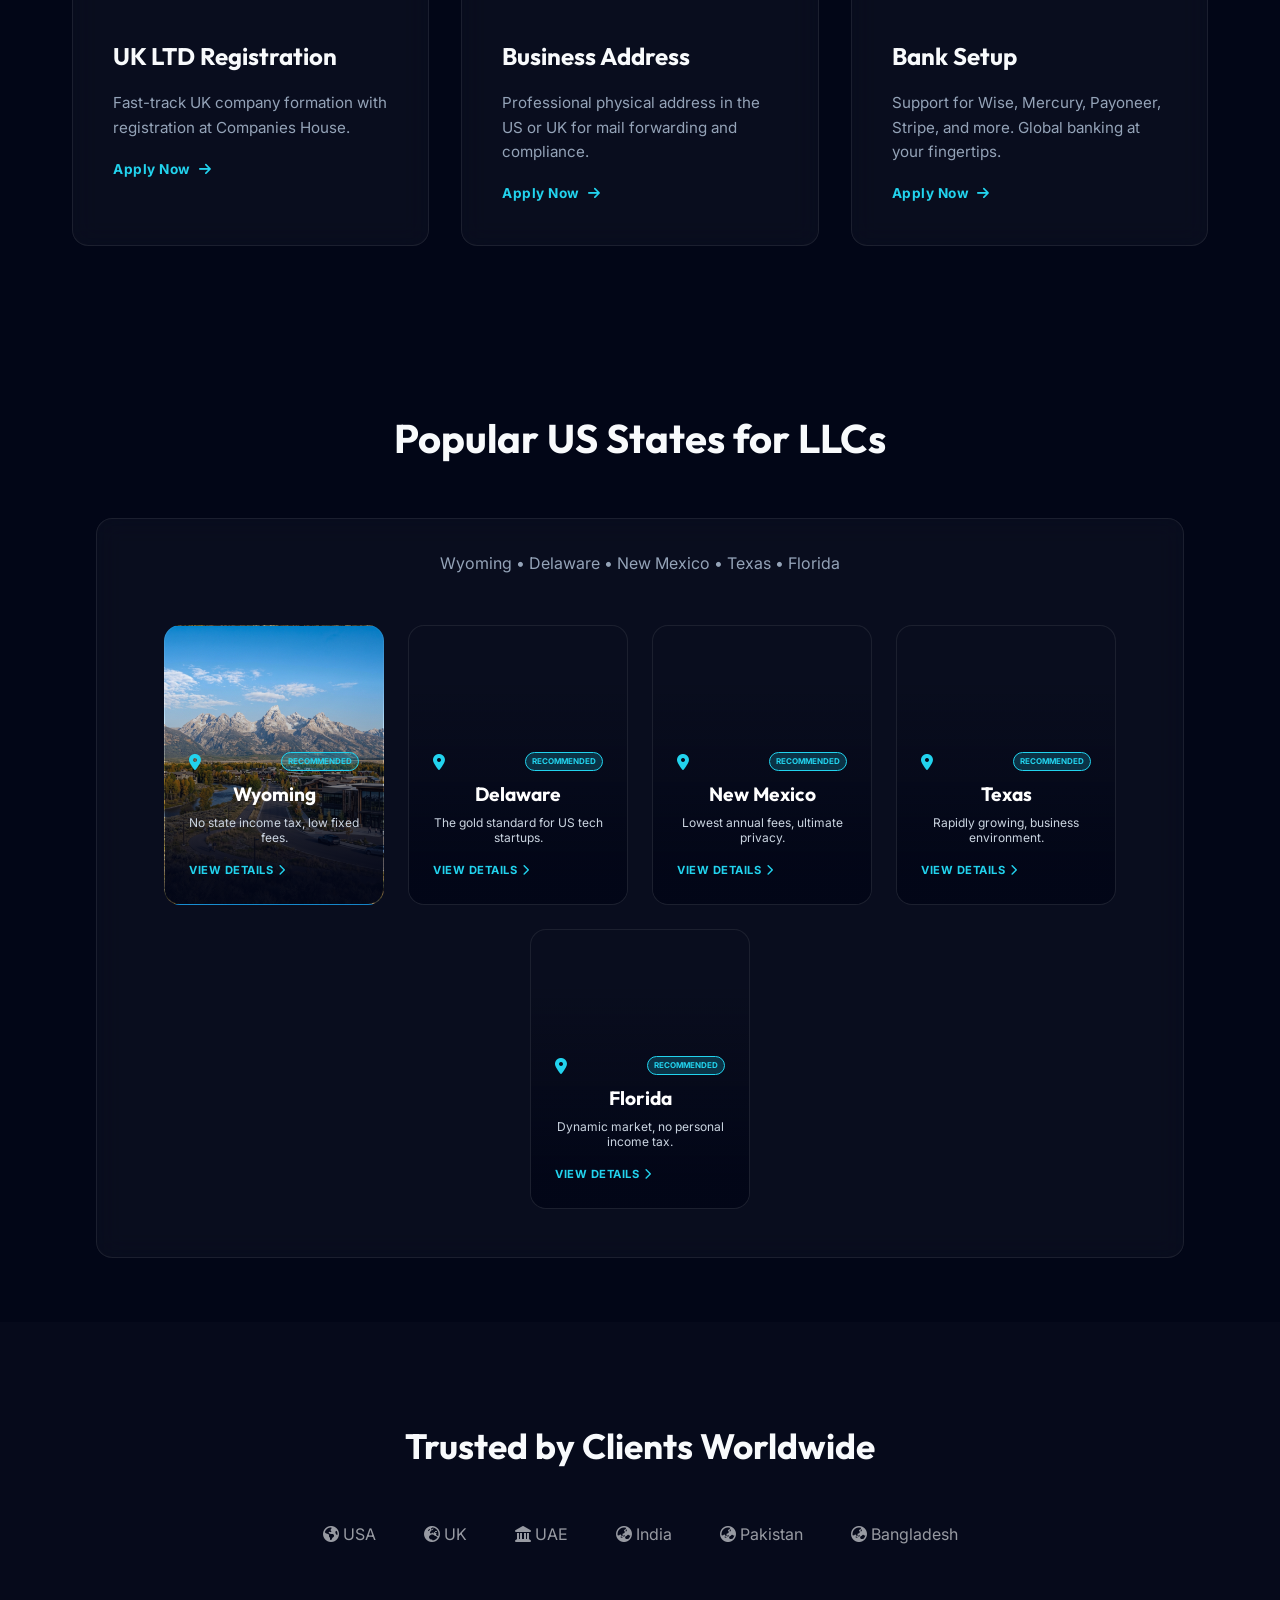
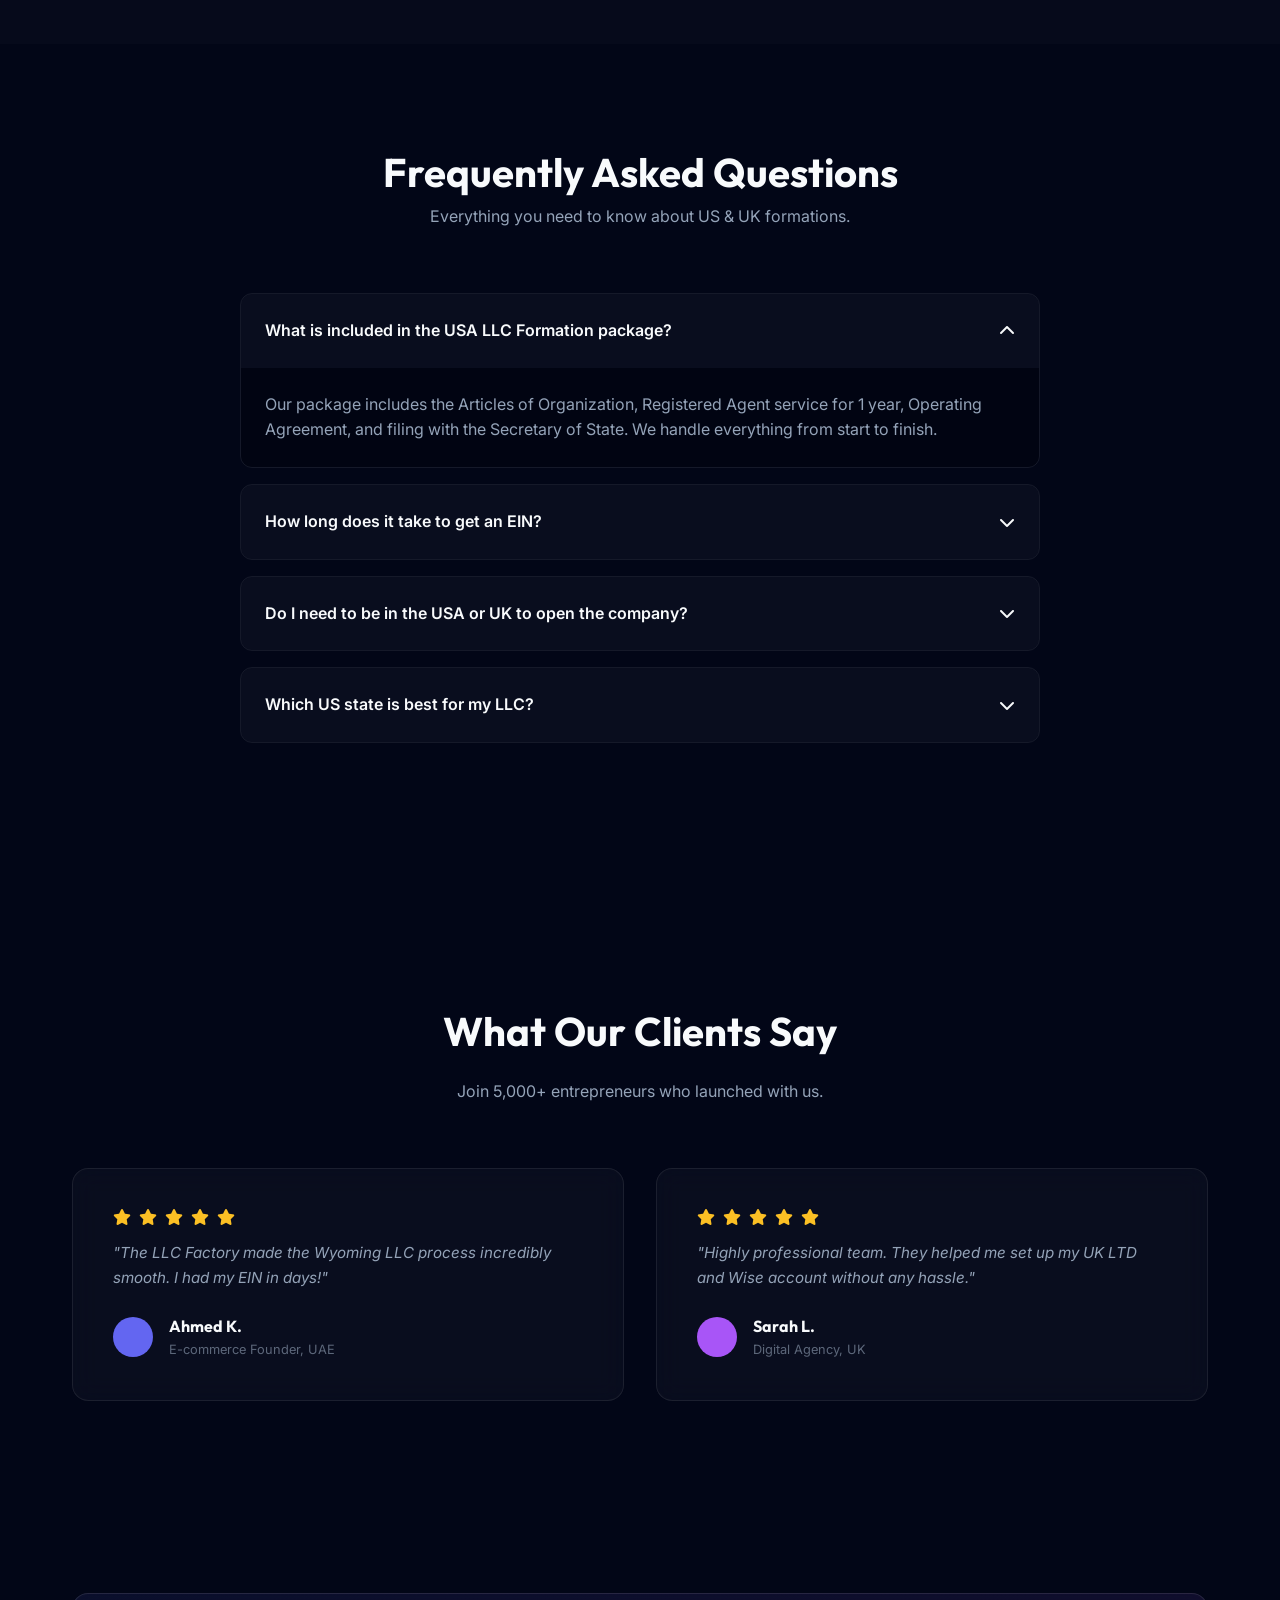
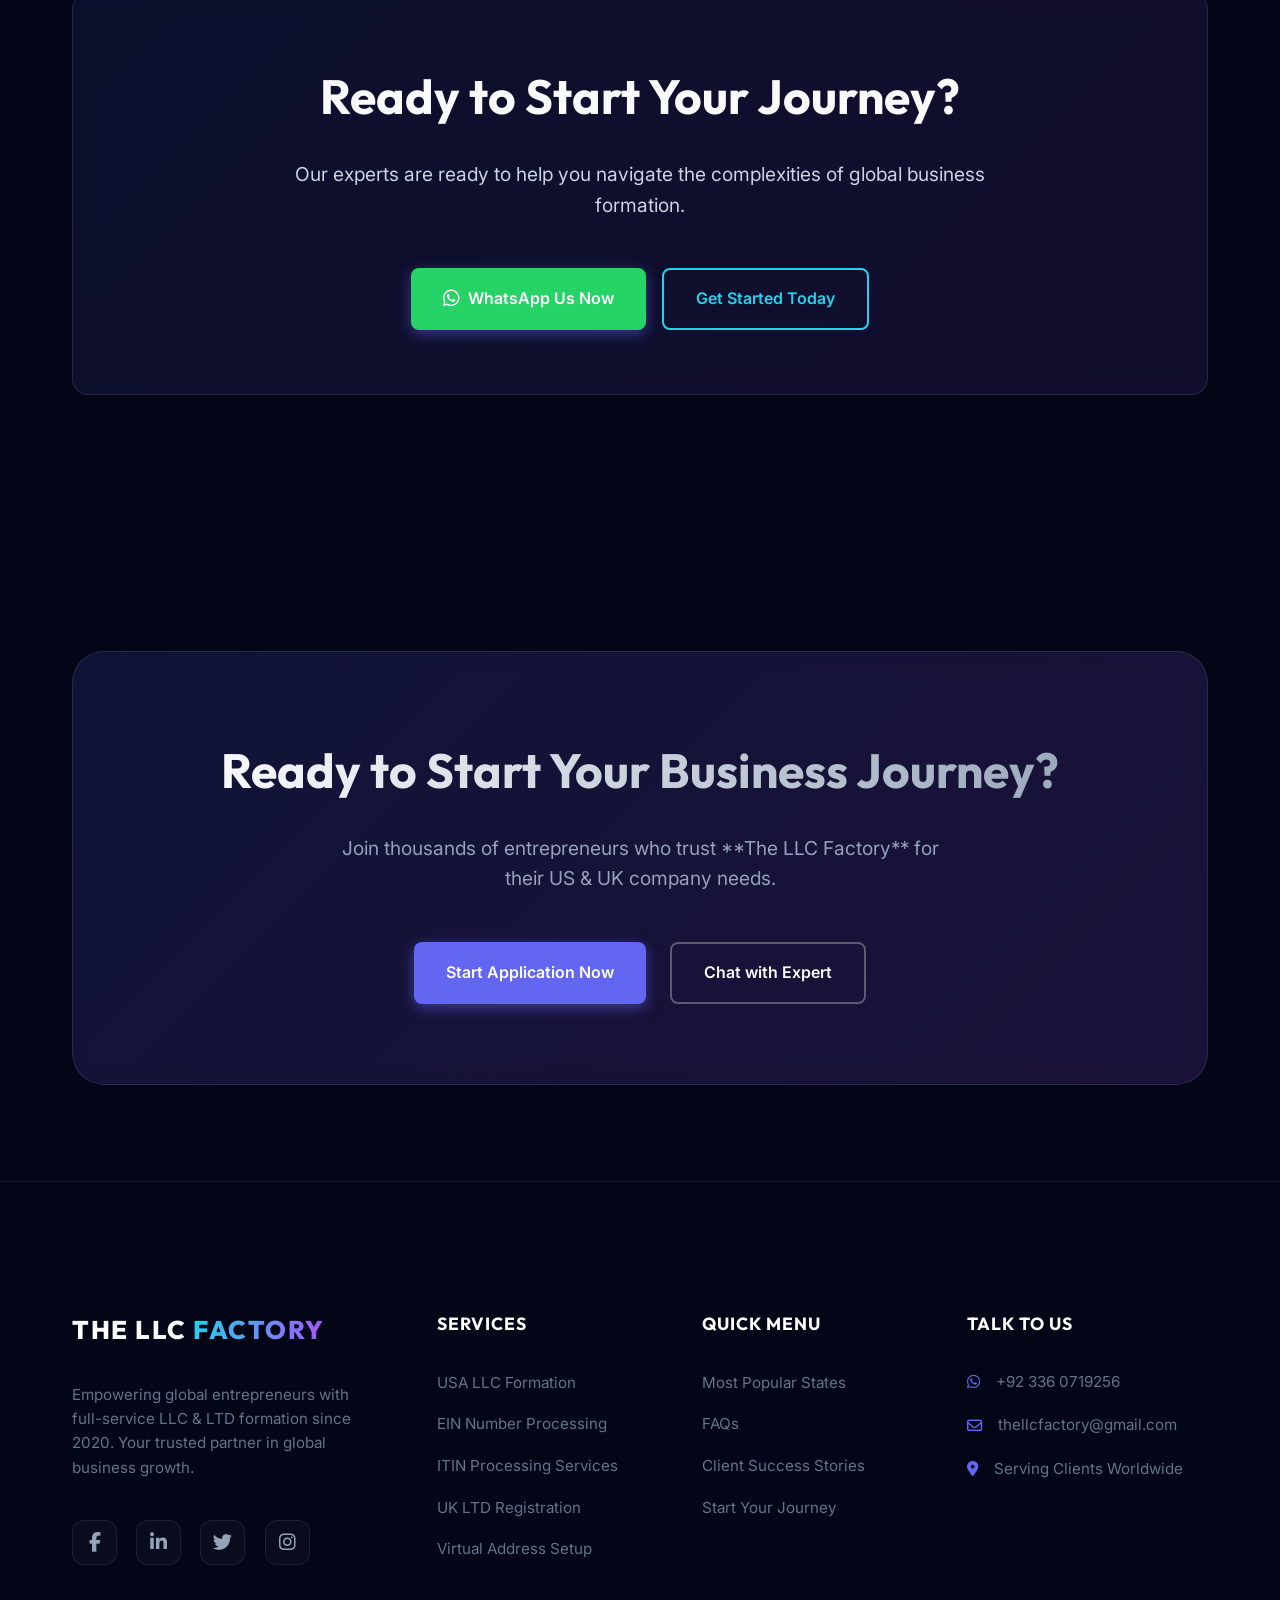
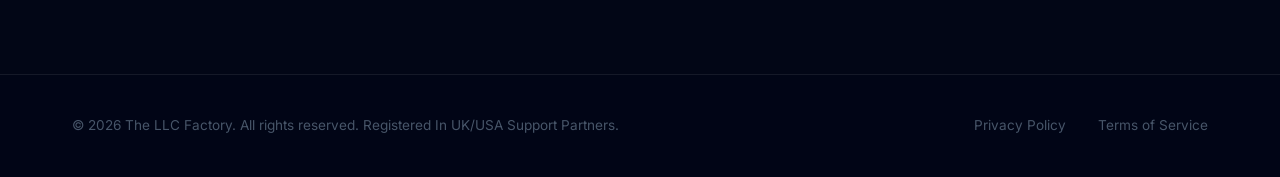
==== commit b404bfde: "Premium UI/UX Overhaul: Glassmorphism Navbar, 4-column Footer, and Pre-Footer CTA" ====
--- a/index.html
+++ b/index.html
@@ -42,28 +42,28 @@
     </div>
 
     <nav id="navbar">
-        <div class="contact-bar" style="background: rgba(99, 102, 241, 0.1); padding: 0.5rem 0; font-size: 0.85rem; border-bottom: 1px solid var(--glass-border);">
-            <div class="container" style="display: flex; justify-content: space-between; align-items: center;">
-                <div style="display: flex; gap: 1.5rem;">
-                    <span><i class="fab fa-whatsapp" style="color: #25d366;"></i> +92 336 0719256</span>
-                    <span><i class="fas fa-phone" style="color: var(--accent);"></i> +92 336 0719256</span>
-                </div>
-                <div style="display: flex; gap: 1rem;">
-                    <a href="mailto:thellcfactory@gmail.com" style="color: inherit; text-decoration: none;"><span><i class="far fa-envelope"></i> thellcfactory@gmail.com</span></a>
-                </div>
-            </div>
-        </div>
-        <div class="container nav-content">
-            <div class="logo">THE LLC FACTORY</div>
-            <button class="hamburger" id="hamburger" aria-label="Open menu">
-                <span></span><span></span><span></span>
-            </button>
+        <div class="contact-bar">
+            <div class="container nav-contacts">
+                <div class="contact-item">
+                    <a href="https://wa.me/923360719256" target="_blank"><i class="fab fa-whatsapp"></i> +92 336 0719256</a>
+                    <a href="tel:+923360719256"><i class="fas fa-phone"></i> +92 336 0719256</a>
+                </div>
+                <div class="contact-item">
+                    <a href="mailto:thellcfactory@gmail.com"><i class="far fa-envelope"></i> thellcfactory@gmail.com</a>
+                </div>
+            </div>
+        </div>
+        <div class="container nav-container">
+            <a href="index.html" class="logo">THE LLC <span>FACTORY</span></a>
             <ul class="nav-links" id="navLinks">
                 <li><a href="#services">Services</a></li>
                 <li><a href="#map">US States</a></li>
                 <li><a href="#faq">FAQ</a></li>
-                <li><a href="get-started.html" class="btn btn-primary btn-glow" style="padding: 0.6rem 1.2rem;">Get Started</a></li>
+                <li><a href="get-started.html" class="btn btn-primary btn-nav-cta">Get Started</a></li>
             </ul>
+            <button class="hamburger" id="hamburger" aria-label="Open menu">
+                <span></span><span></span><span></span>
+            </button>
         </div>
     </nav>
 
@@ -301,16 +301,65 @@
         </div>
     </section>
 
-    <footer style="padding: 4rem 0; border-top: 1px solid var(--glass-border); margin-top: 4rem;">
-        <div class="container" style="text-align: center;">
-            <div class="logo" style="margin-bottom: 1.5rem;">THE LLC FACTORY</div>
-            <p style="color: #94a3b8; margin-bottom: 2rem;">Simplifying global business formation since 2020.</p>
-            <div style="display: flex; justify-content: center; gap: 1.5rem; margin-bottom: 2rem;">
-                <a href="#" style="color: #94a3b8; font-size: 1.5rem;"><i class="fab fa-facebook"></i></a>
-                <a href="#" style="color: #94a3b8; font-size: 1.5rem;"><i class="fab fa-linkedin"></i></a>
-                <a href="#" style="color: #94a3b8; font-size: 1.5rem;"><i class="fab fa-twitter"></i></a>
-            </div>
-            <p style="font-size: 0.8rem; opacity: 0.5;">&copy; 2026 The LLC Factory. All rights reserved.</p>
+    <section id="pre-footer">
+        <div class="container">
+            <div class="glass pre-footer-cta">
+                <h2>Ready to Start Your Business Journey?</h2>
+                <p>Join thousands of entrepreneurs who trust **The LLC Factory** for their US & UK company needs.</p>
+                <div class="cta-actions">
+                    <a href="get-started.html" class="btn btn-primary btn-glow">Start Application Now</a>
+                    <a href="https://wa.me/923360719256" class="btn btn-outline" target="_blank">Chat with Expert</a>
+                </div>
+            </div>
+        </div>
+    </section>
+
+    <footer id="footer">
+        <div class="container footer-grid">
+            <div class="footer-brand">
+                <div class="logo">THE LLC <span>FACTORY</span></div>
+                <p>Empowering global entrepreneurs with full-service LLC & LTD formation since 2020. Your trusted partner in global business growth.</p>
+                <div class="social-links">
+                    <a href="#" aria-label="Facebook"><i class="fab fa-facebook-f"></i></a>
+                    <a href="#" aria-label="LinkedIn"><i class="fab fa-linkedin-in"></i></a>
+                    <a href="#" aria-label="Twitter"><i class="fab fa-twitter"></i></a>
+                    <a href="#" aria-label="Instagram"><i class="fab fa-instagram"></i></a>
+                </div>
+            </div>
+            <div class="footer-links">
+                <h4>Services</h4>
+                <ul>
+                    <li><a href="get-started.html?service=USA+LLC">USA LLC Formation</a></li>
+                    <li><a href="get-started.html?service=EIN">EIN Number Processing</a></li>
+                    <li><a href="get-started.html?service=ITIN">ITIN Processing Services</a></li>
+                    <li><a href="get-started.html?service=UK+LTD">UK LTD Registration</a></li>
+                    <li><a href="get-started.html?service=Business+Address">Virtual Address Setup</a></li>
+                </ul>
+            </div>
+            <div class="footer-links">
+                <h4>Quick Menu</h4>
+                <ul>
+                    <li><a href="#map">Most Popular States</a></li>
+                    <li><a href="#faq">FAQs</a></li>
+                    <li><a href="#testimonials">Client Success Stories</a></li>
+                    <li><a href="get-started.html">Start Your Journey</a></li>
+                </ul>
+            </div>
+            <div class="footer-contact">
+                <h4>Talk to Us</h4>
+                <p><i class="fab fa-whatsapp"></i> +92 336 0719256</p>
+                <p><i class="far fa-envelope"></i> thellcfactory@gmail.com</p>
+                <p><i class="fas fa-map-marker-alt"></i> Serving Clients Worldwide</p>
+            </div>
+        </div>
+        <div class="footer-bottom">
+            <div class="container">
+                <p>&copy; 2026 The LLC Factory. All rights reserved. Registered In UK/USA Support Partners.</p>
+                <div class="legal-links">
+                    <a href="#">Privacy Policy</a>
+                    <a href="#">Terms of Service</a>
+                </div>
+            </div>
         </div>
     </footer>
 
--- a/style.css
+++ b/style.css
@@ -97,57 +97,107 @@
   padding: 6rem 0;
 }
 
-/* Navbar */
+/* Navbar & Header */
 nav {
   position: fixed;
   top: 0;
   width: 100%;
   z-index: 1000;
-  padding: 1.5rem 0;
-  transition: var(--transition);
-}
-
-nav.scrolled {
-  background: rgba(2, 6, 23, 0.8);
+  transition: var(--transition);
+}
+
+.contact-bar {
+  background: rgba(15, 23, 42, 0.9);
+  padding: 0.6rem 0;
+  font-size: 0.85rem;
+  border-bottom: 1px solid var(--glass-border);
   backdrop-filter: blur(10px);
-  padding: 1rem 0;
-}
-
-.nav-content {
+}
+
+.nav-contacts {
   display: flex;
   justify-content: space-between;
   align-items: center;
 }
 
+.contact-item {
+  display: flex;
+  gap: 1.5rem;
+}
+
+.contact-item a {
+  color: #94a3b8;
+  text-decoration: none;
+  display: flex;
+  align-items: center;
+  gap: 0.5rem;
+  transition: var(--transition);
+}
+
+.contact-item a:hover {
+  color: var(--accent);
+}
+
+.contact-item i {
+  color: var(--primary);
+}
+
+.nav-container {
+  display: flex;
+  justify-content: space-between;
+  align-items: center;
+  padding: 1rem 2rem;
+  background: rgba(2, 6, 23, 0.7);
+  backdrop-filter: blur(15px);
+  border-bottom: 1px solid var(--glass-border);
+  margin-top: -1px;
+}
+
 .logo {
-  font-size: 1.5rem;
-  font-weight: 700;
+  font-size: 1.6rem;
+  font-weight: 800;
+  color: white;
+  text-decoration: none;
+  text-transform: uppercase;
+  letter-spacing: 1.5px;
+  font-family: 'Outfit', sans-serif;
+}
+
+.logo span {
   background: linear-gradient(to right, var(--accent), var(--secondary));
   -webkit-background-clip: text;
   background-clip: text;
   -webkit-text-fill-color: transparent;
-  text-transform: uppercase;
-  letter-spacing: 1px;
 }
 
 .nav-links {
   display: flex;
-  gap: 2rem;
+  align-items: center;
+  gap: 2.5rem;
   list-style: none;
 }
 
 .nav-links a {
   color: var(--light);
   text-decoration: none;
-  font-size: 0.95rem;
-  font-weight: 500;
+  font-size: 0.9rem;
+  font-weight: 600;
+  text-transform: uppercase;
+  letter-spacing: 0.5px;
   opacity: 0.8;
   transition: var(--transition);
 }
 
-.nav-links a:hover {
+.nav-links a:not(.btn):hover {
   opacity: 1;
   color: var(--accent);
+}
+
+.btn-nav-cta {
+  padding: 0.7rem 1.5rem !important;
+  font-size: 0.85rem !important;
+  background: linear-gradient(135deg, var(--primary), var(--secondary)) !important;
+  border-radius: 50px !important;
 }
 
 /* Hero Section */
@@ -639,22 +689,190 @@
 .hamburger.active span:nth-child(2) { opacity: 0; transform: scaleX(0); }
 .hamburger.active span:nth-child(3) { transform: translateY(-7.5px) rotate(-45deg); }
 
-/* Mobile Optimization */
+/* Pre-Footer CTA */
+#pre-footer {
+  padding-bottom: 0;
+}
+
+.pre-footer-cta {
+  padding: 5rem;
+  text-align: center;
+  border-radius: 32px;
+  background: linear-gradient(135deg, rgba(99, 102, 241, 0.15), rgba(168, 85, 247, 0.15));
+  border: 1px solid rgba(255, 255, 255, 0.1);
+}
+
+.pre-footer-cta h2 {
+  font-size: 3rem;
+  margin-bottom: 1.5rem;
+  background: linear-gradient(to right, white, #94a3b8);
+  -webkit-background-clip: text;
+  background-clip: text;
+  -webkit-text-fill-color: transparent;
+}
+
+.pre-footer-cta p {
+  font-size: 1.2rem;
+  color: #94a3b8;
+  margin-bottom: 3rem;
+  max-width: 600px;
+  margin-left: auto;
+  margin-right: auto;
+}
+
+.cta-actions {
+  display: flex;
+  justify-content: center;
+  gap: 1.5rem;
+}
+
+/* Footer & Bottom */
+#footer {
+  padding: 8rem 0 0;
+  border-top: 1px solid var(--glass-border);
+  margin-top: 6rem;
+  background: rgba(2, 6, 23, 0.5);
+}
+
+.footer-grid {
+  display: grid;
+  grid-template-columns: 1.5fr 1fr 1fr 1.2fr;
+  gap: 4rem;
+  margin-bottom: 6rem;
+}
+
+.footer-brand .logo {
+  margin-bottom: 2rem;
+  display: inline-block;
+}
+
+.footer-brand p {
+  color: #64748b;
+  font-size: 0.95rem;
+  margin-bottom: 2.5rem;
+}
+
+.social-links {
+  display: flex;
+  gap: 1.2rem;
+}
+
+.social-links a {
+  width: 45px;
+  height: 45px;
+  background: var(--glass);
+  border: 1px solid var(--glass-border);
+  border-radius: 12px;
+  display: flex;
+  align-items: center;
+  justify-content: center;
+  color: #94a3b8;
+  text-decoration: none;
+  font-size: 1.2rem;
+  transition: var(--transition);
+}
+
+.social-links a:hover {
+  background: var(--primary);
+  color: white;
+  transform: translateY(-5px);
+  box-shadow: 0 10px 20px rgba(99, 102, 241, 0.3);
+  border-color: var(--primary);
+}
+
+.footer-links h4, .footer-contact h4 {
+  color: white;
+  font-size: 1.1rem;
+  font-weight: 700;
+  margin-bottom: 2rem;
+  text-transform: uppercase;
+  letter-spacing: 1px;
+}
+
+.footer-links ul {
+  list-style: none;
+}
+
+.footer-links li {
+  margin-bottom: 1rem;
+}
+
+.footer-links a {
+  color: #64748b;
+  text-decoration: none;
+  font-size: 0.95rem;
+  transition: var(--transition);
+}
+
+.footer-links a:hover {
+  color: var(--accent);
+  padding-left: 5px;
+}
+
+.footer-contact p {
+  color: #64748b;
+  margin-bottom: 1.2rem;
+  display: flex;
+  align-items: center;
+  gap: 1rem;
+  font-size: 0.95rem;
+}
+
+.footer-contact i {
+  color: var(--primary);
+}
+
+.footer-bottom {
+  padding: 2.5rem 0;
+  border-top: 1px solid var(--glass-border);
+  background: rgba(2, 6, 23, 0.8);
+}
+
+.footer-bottom .container {
+  display: flex;
+  justify-content: space-between;
+  align-items: center;
+  font-size: 0.85rem;
+  color: #475569;
+}
+
+.legal-links {
+  display: flex;
+  gap: 2rem;
+}
+
+.legal-links a {
+  color: inherit;
+  text-decoration: none;
+  transition: var(--transition);
+}
+
+.legal-links a:hover {
+  color: var(--light);
+}
+
+@media (max-width: 992px) {
+  .footer-grid {
+    grid-template-columns: 1fr 1fr;
+    gap: 3rem;
+  }
+}
+
 @media (max-width: 768px) {
   .hamburger { display: flex; }
   .nav-links {
     display: none;
     position: fixed;
-    top: 0;
+    top: 50px;
     right: 0;
-    height: 100vh;
+    height: calc(100vh - 50px);
     width: 75%;
     max-width: 320px;
     flex-direction: column;
-    background: rgba(9, 12, 30, 0.97);
-    backdrop-filter: blur(20px);
-    padding: 5rem 2rem 2rem;
-    gap: 1.2rem;
+    background: rgba(9, 12, 30, 0.98);
+    backdrop-filter: blur(25px);
+    padding: 3rem 2rem;
+    gap: 1.5rem;
     border-left: 1px solid var(--glass-border);
     z-index: 1050;
     transition: transform 0.4s cubic-bezier(0.23, 1, 0.32, 1);
@@ -664,8 +882,8 @@
     display: flex;
     transform: translateX(0);
   }
-  .nav-links a { font-size: 1.1rem; opacity: 1; }
-  .hero { text-align: center; padding-top: 8rem; min-height: auto; }
+  .nav-links a { font-size: 1.1rem; opacity: 1; text-align: left; width: 100%; }
+  .hero { text-align: center; padding-top: 10rem; min-height: auto; }
   .hero-wrapper { flex-direction: column; gap: 3rem; }
   .hero-content { flex: none; width: 100%; order: 1; }
   .hero-visual { flex: none; width: 100%; order: 2; justify-content: center; }
@@ -673,43 +891,25 @@
   .hero h1 { font-size: 2.2rem; }
   .btn-group { flex-direction: column; width: 100%; }
   .btn { width: 100%; text-align: center; padding: 1.2rem; }
-  .container { padding: 0 1.5rem; }
-  section { padding: 4rem 0; }
-  .form-container { padding: 1.5rem; margin: 2rem auto; }
+  
   .contact-bar { display: none; }
-}
-
-/* Service Card Document Background (Blurred) */
-.service-card.doc-bg {
-  position: relative;
-  overflow: hidden;
-}
-
-.service-card.doc-bg::before {
-  content: '';
-  position: absolute;
-  inset: -10px;
-  background-image: var(--doc-img);
-  background-size: cover;
-  background-position: center top;
-  filter: blur(2px) brightness(0.18) grayscale(0.25);
-  z-index: 0;
-  transition: filter 0.4s ease;
-}
-
-.service-card.doc-bg:hover::before {
-  filter: blur(1.5px) brightness(0.22) grayscale(0.2);
-}
-
-.service-card.doc-bg > * {
-  position: relative;
-  z-index: 1;
-}
-
-.btn, .faq-question, .form-group input, .form-group select {
-  min-height: 48px;
-}
-
-.faq-question i {
-  transition: transform 0.3s ease;
-}
+  .nav-container { padding: 0.8rem 1.5rem; }
+  
+  .footer-grid {
+    grid-template-columns: 1fr;
+    text-align: center;
+    gap: 4rem;
+  }
+  .social-links { justify-content: center; }
+  .footer-contact p { justify-content: center; }
+  .footer-bottom .container {
+    flex-direction: column;
+    gap: 1.5rem;
+    text-align: center;
+  }
+  .legal-links { justify-content: center; }
+  .pre-footer-cta { padding: 3rem 1.5rem; }
+  .pre-footer-cta h2 { font-size: 2.2rem; }
+  .cta-actions { flex-direction: column; width: 100%; }
+}
+
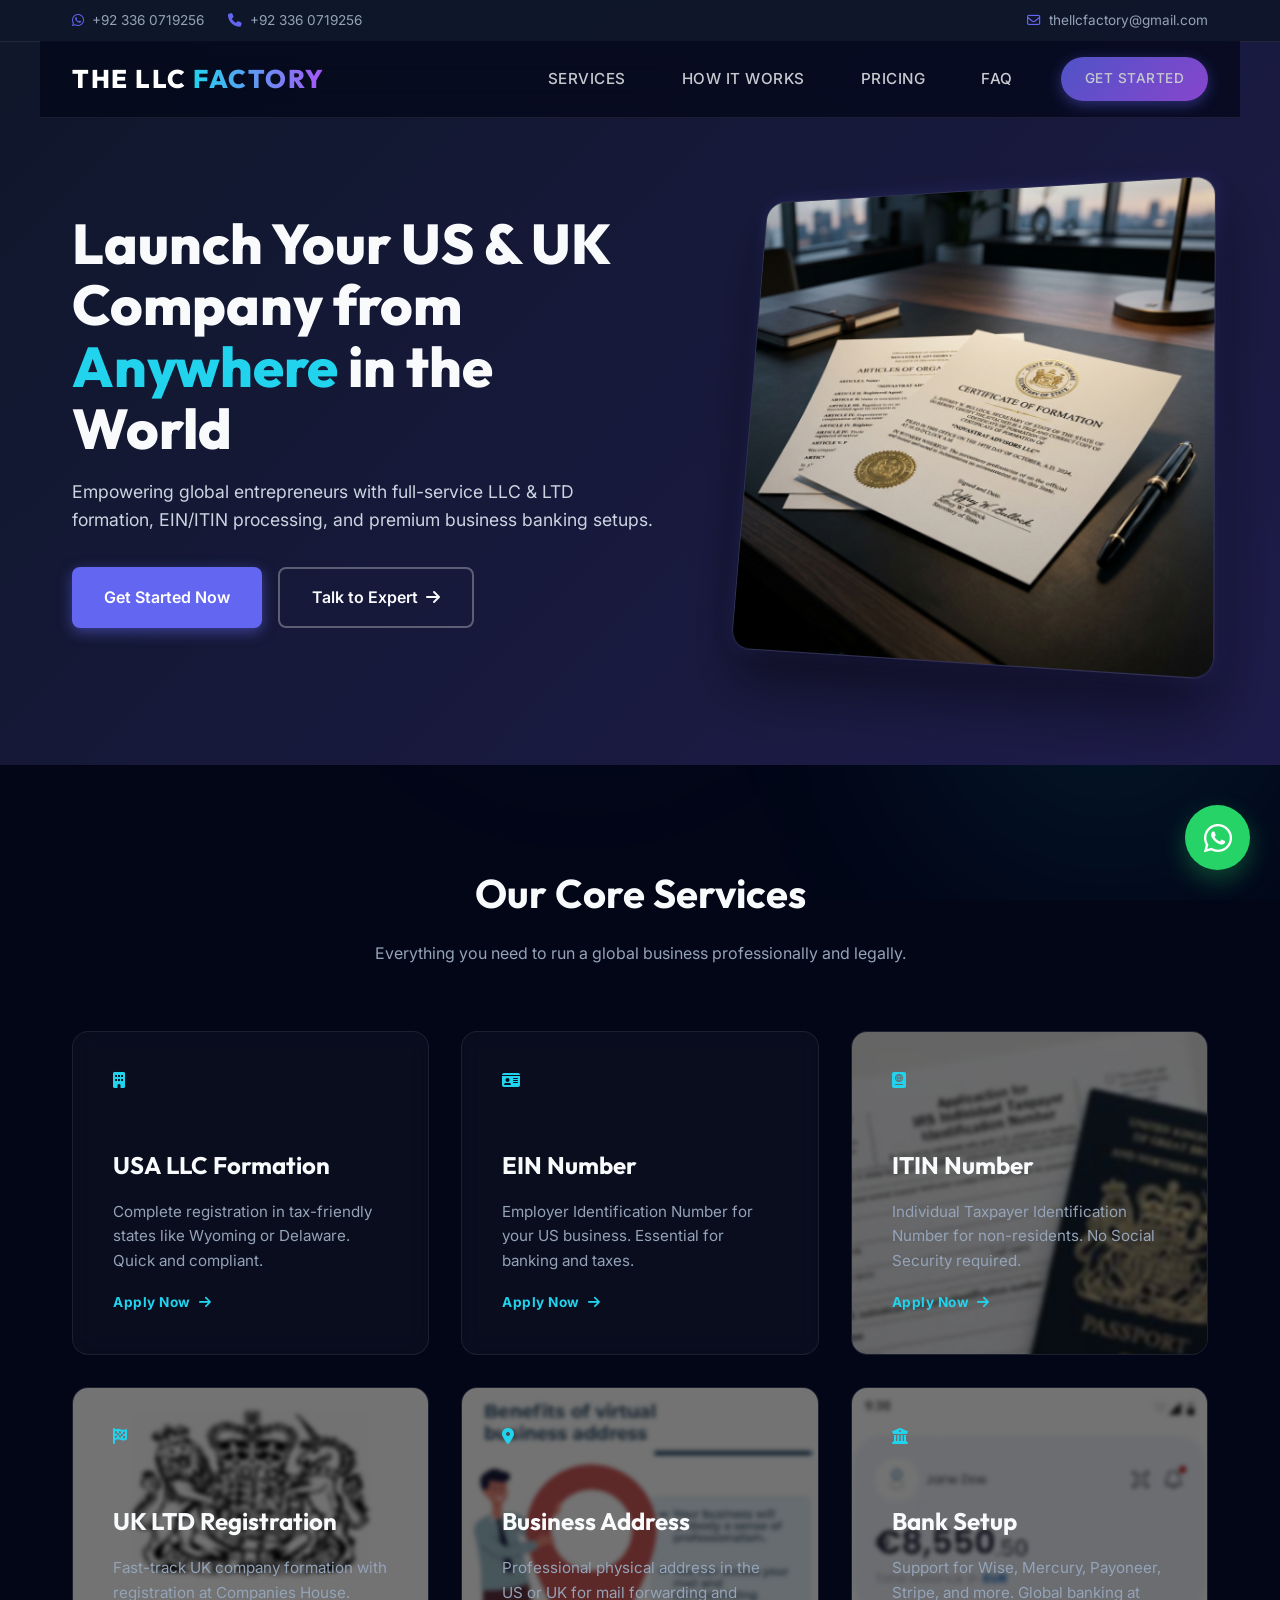
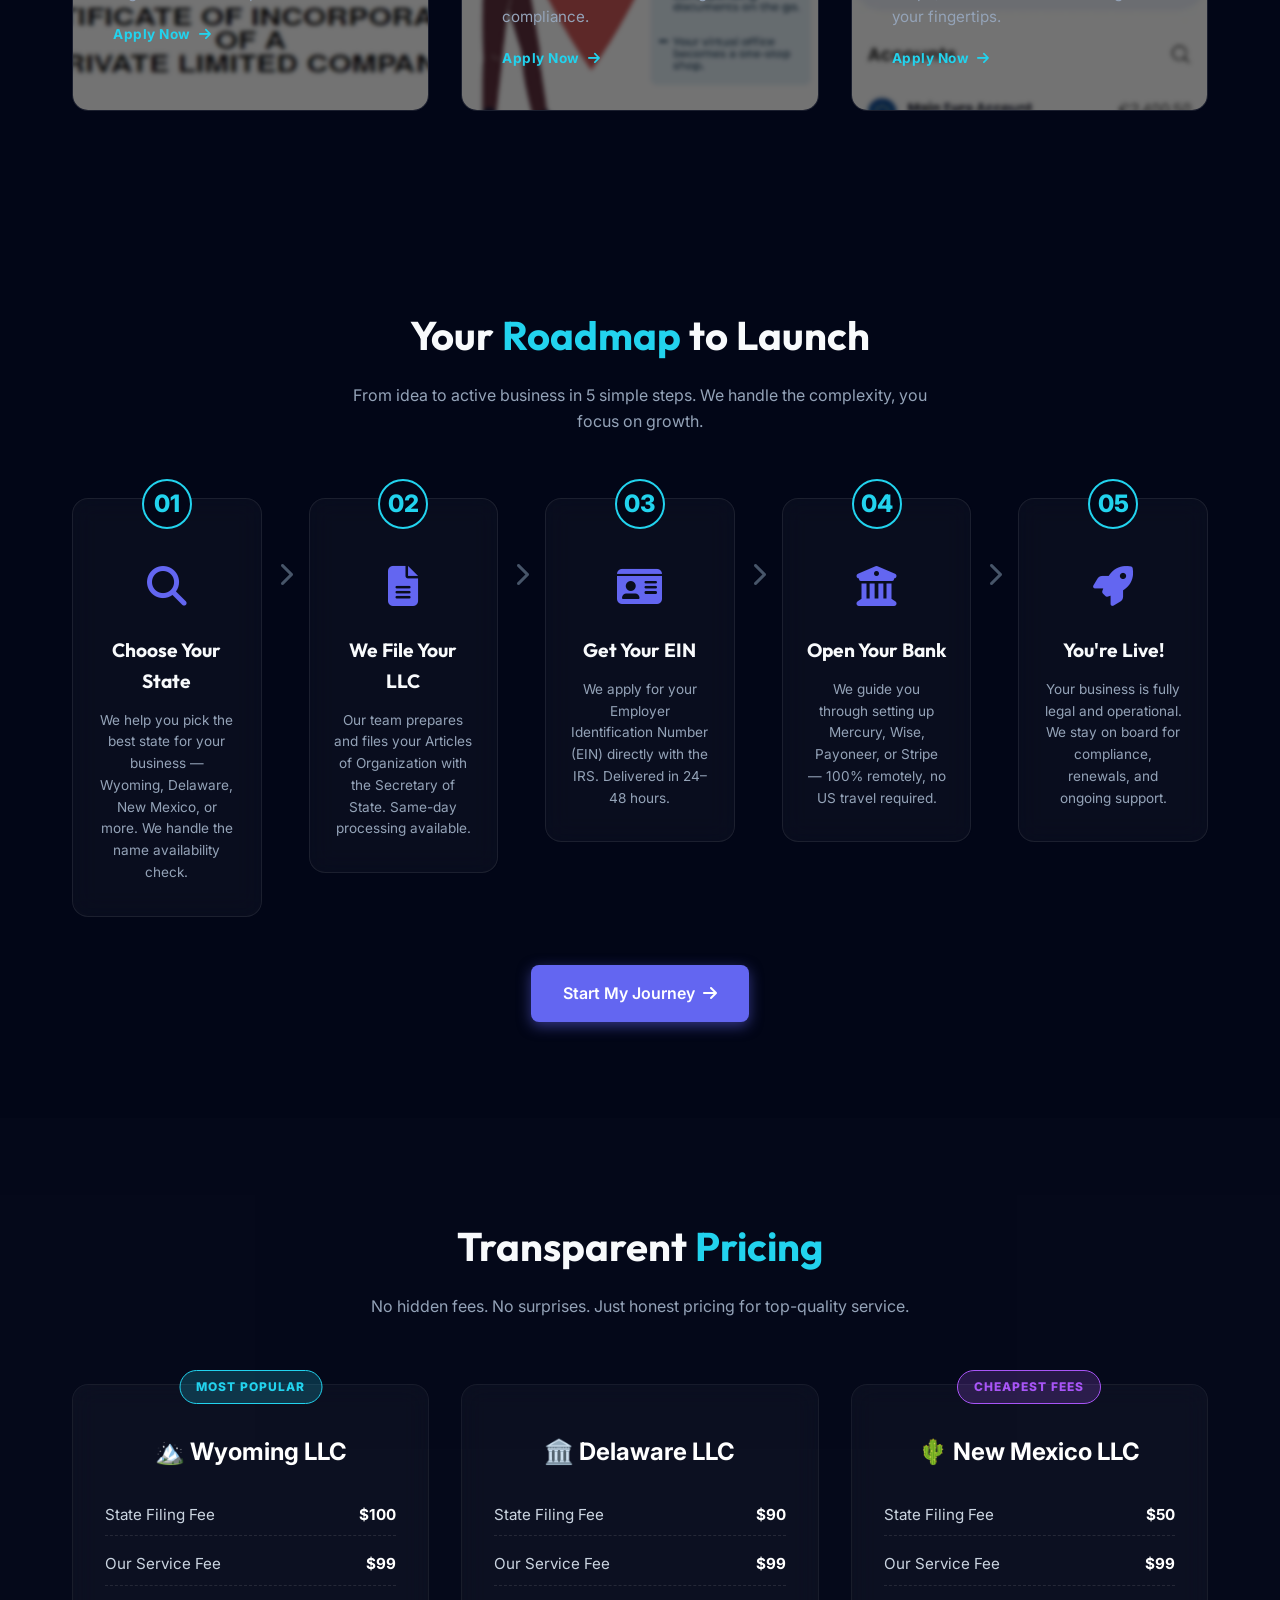
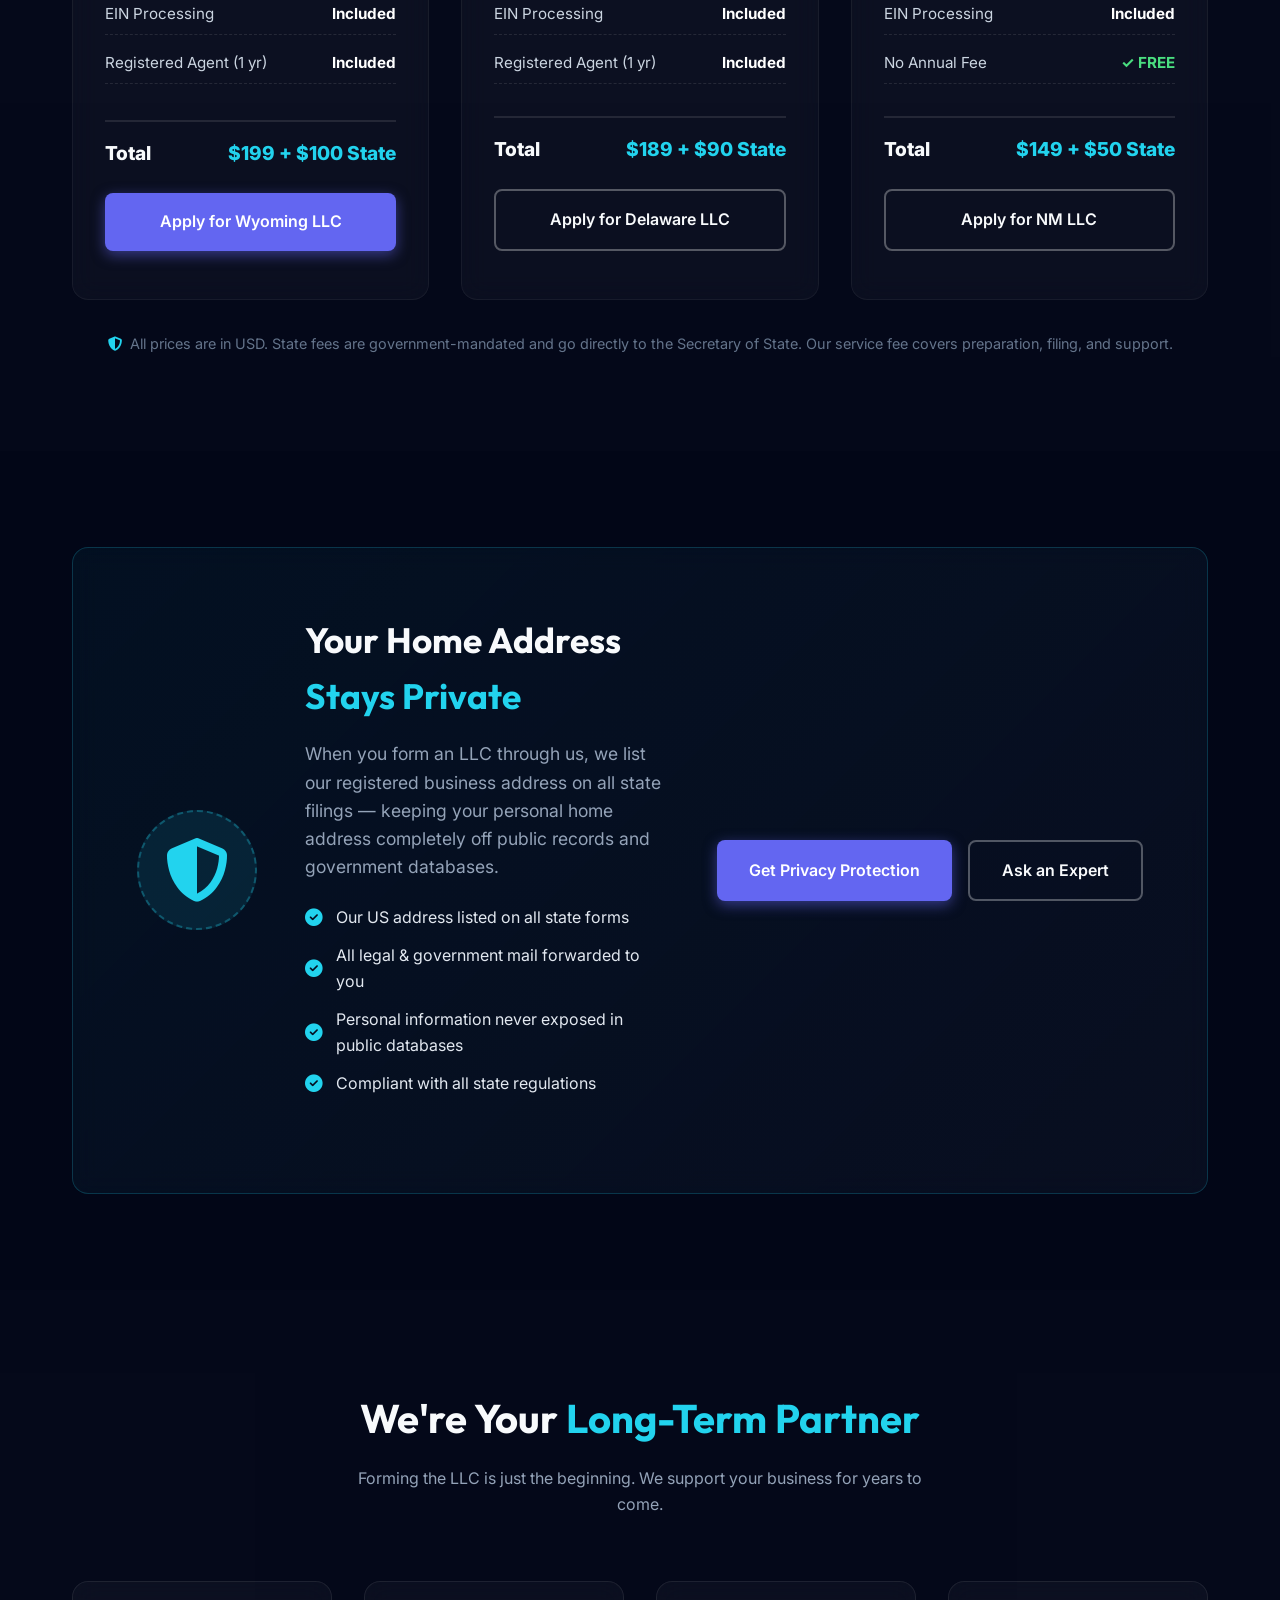
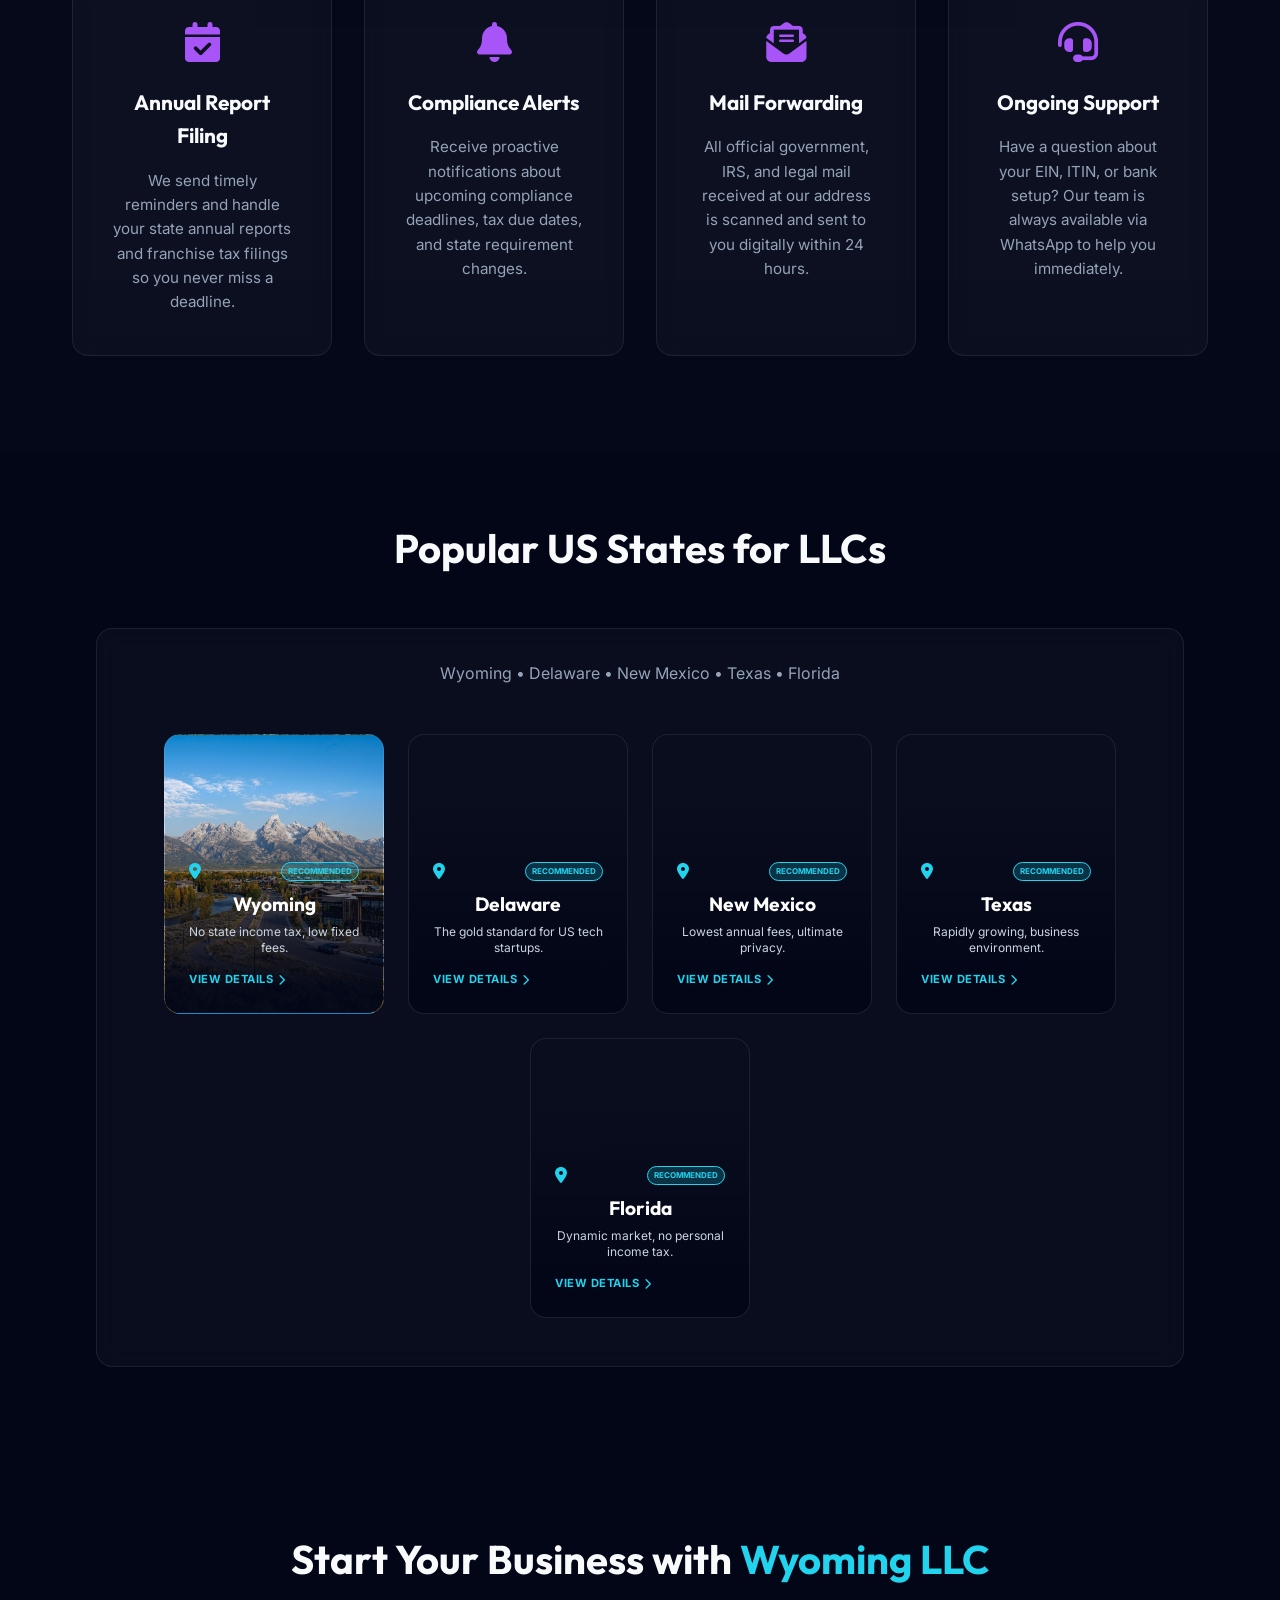
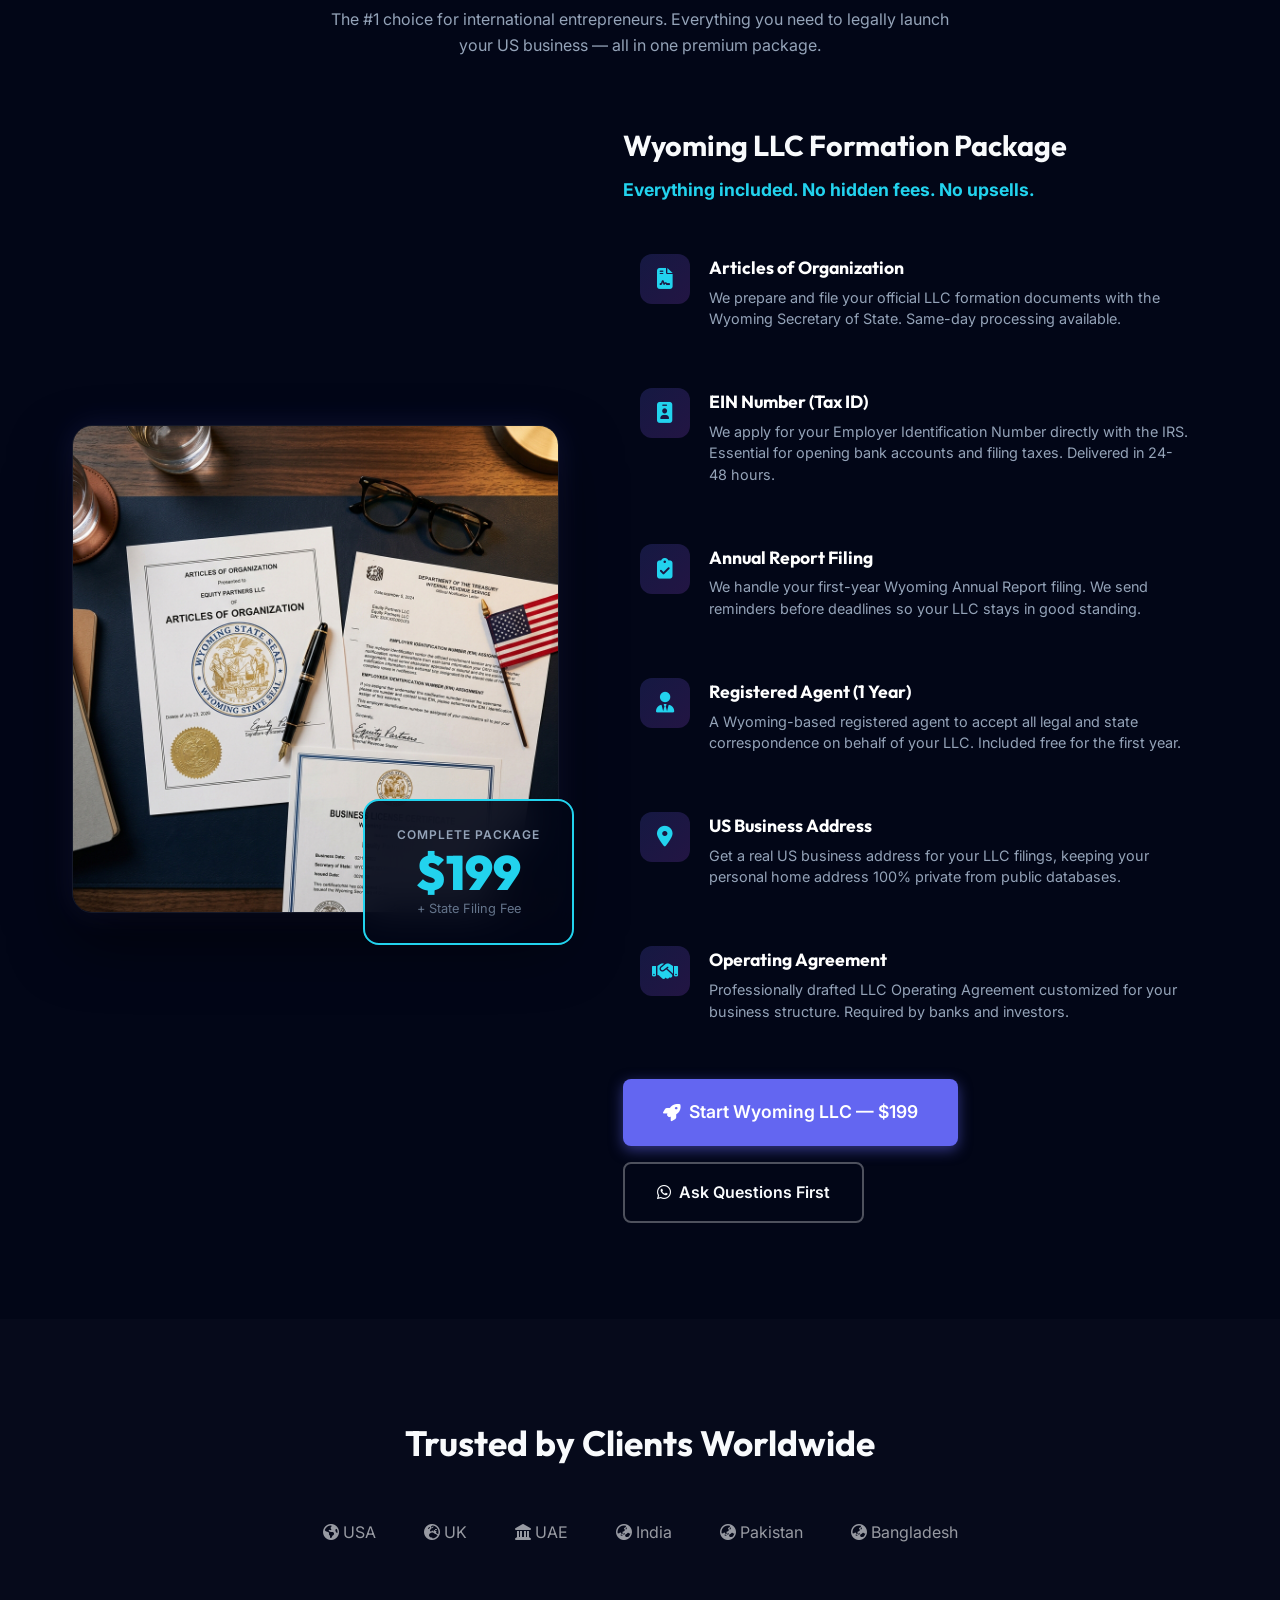
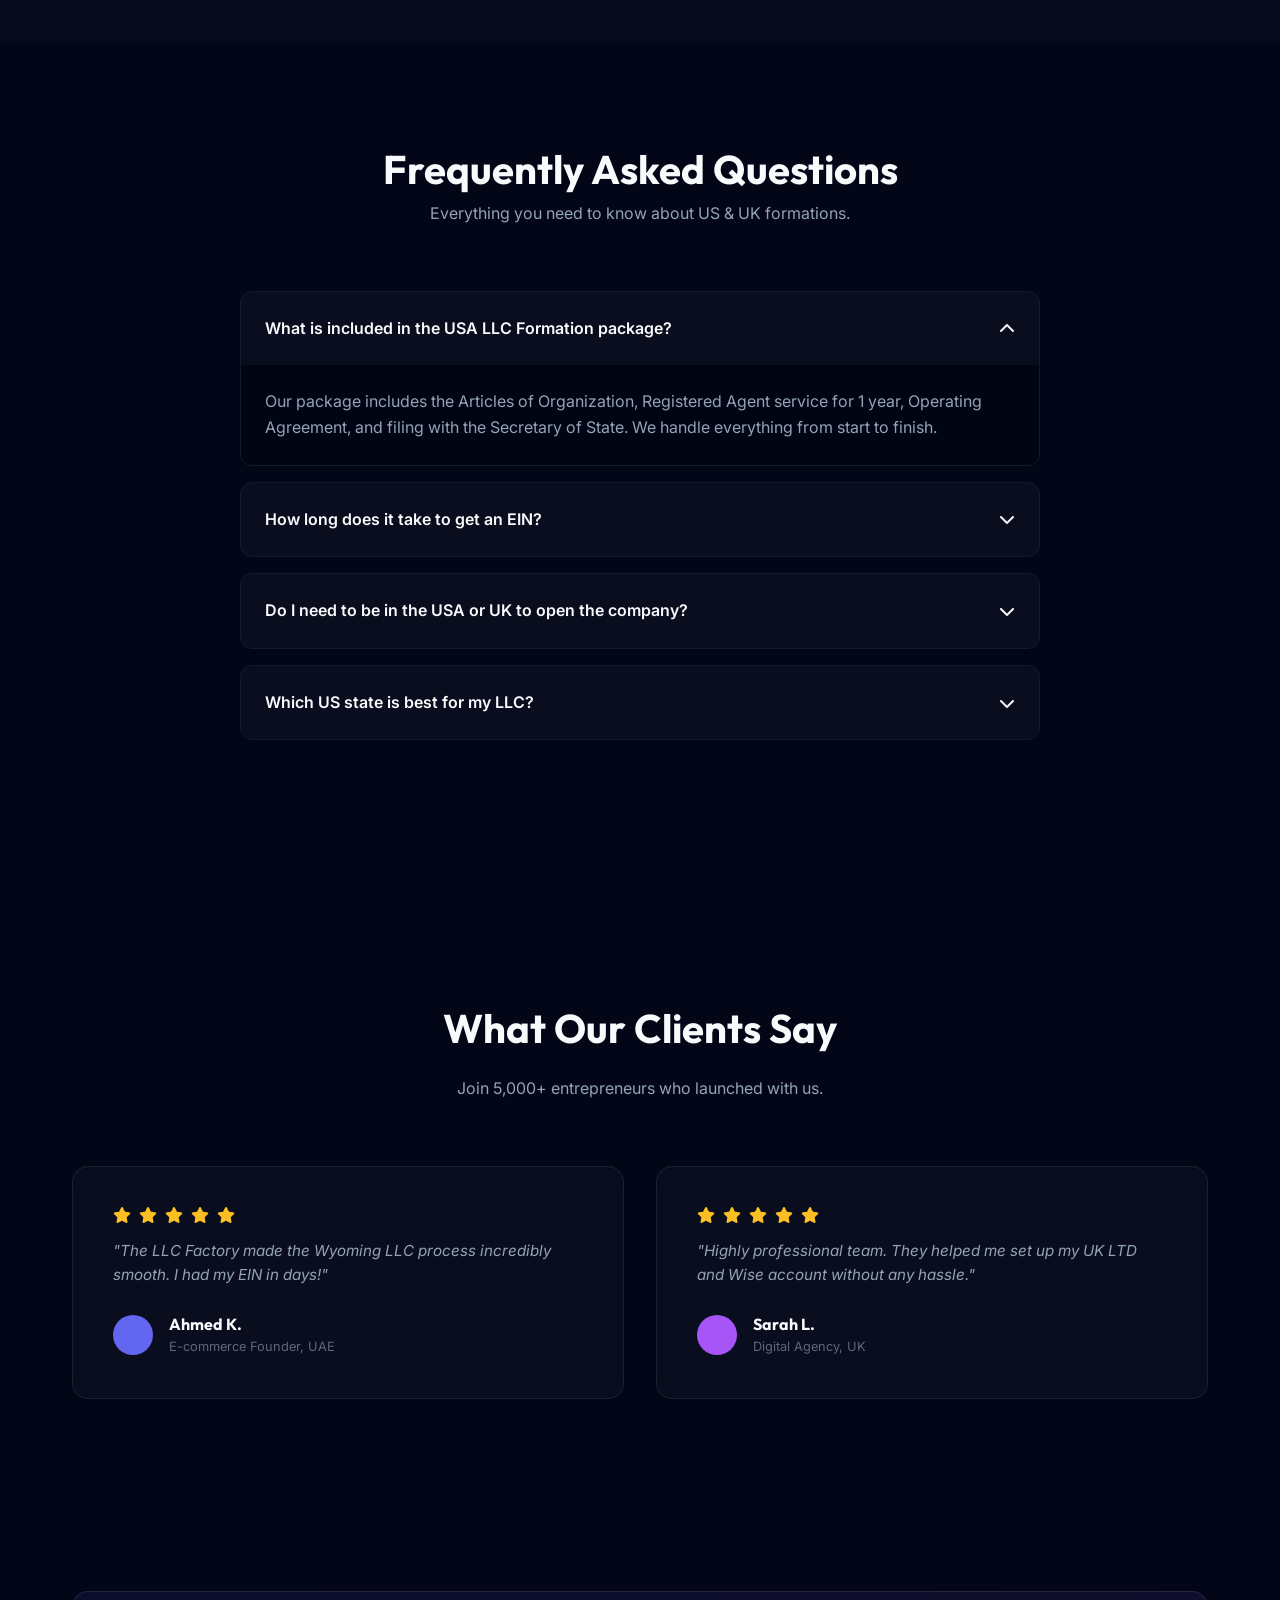
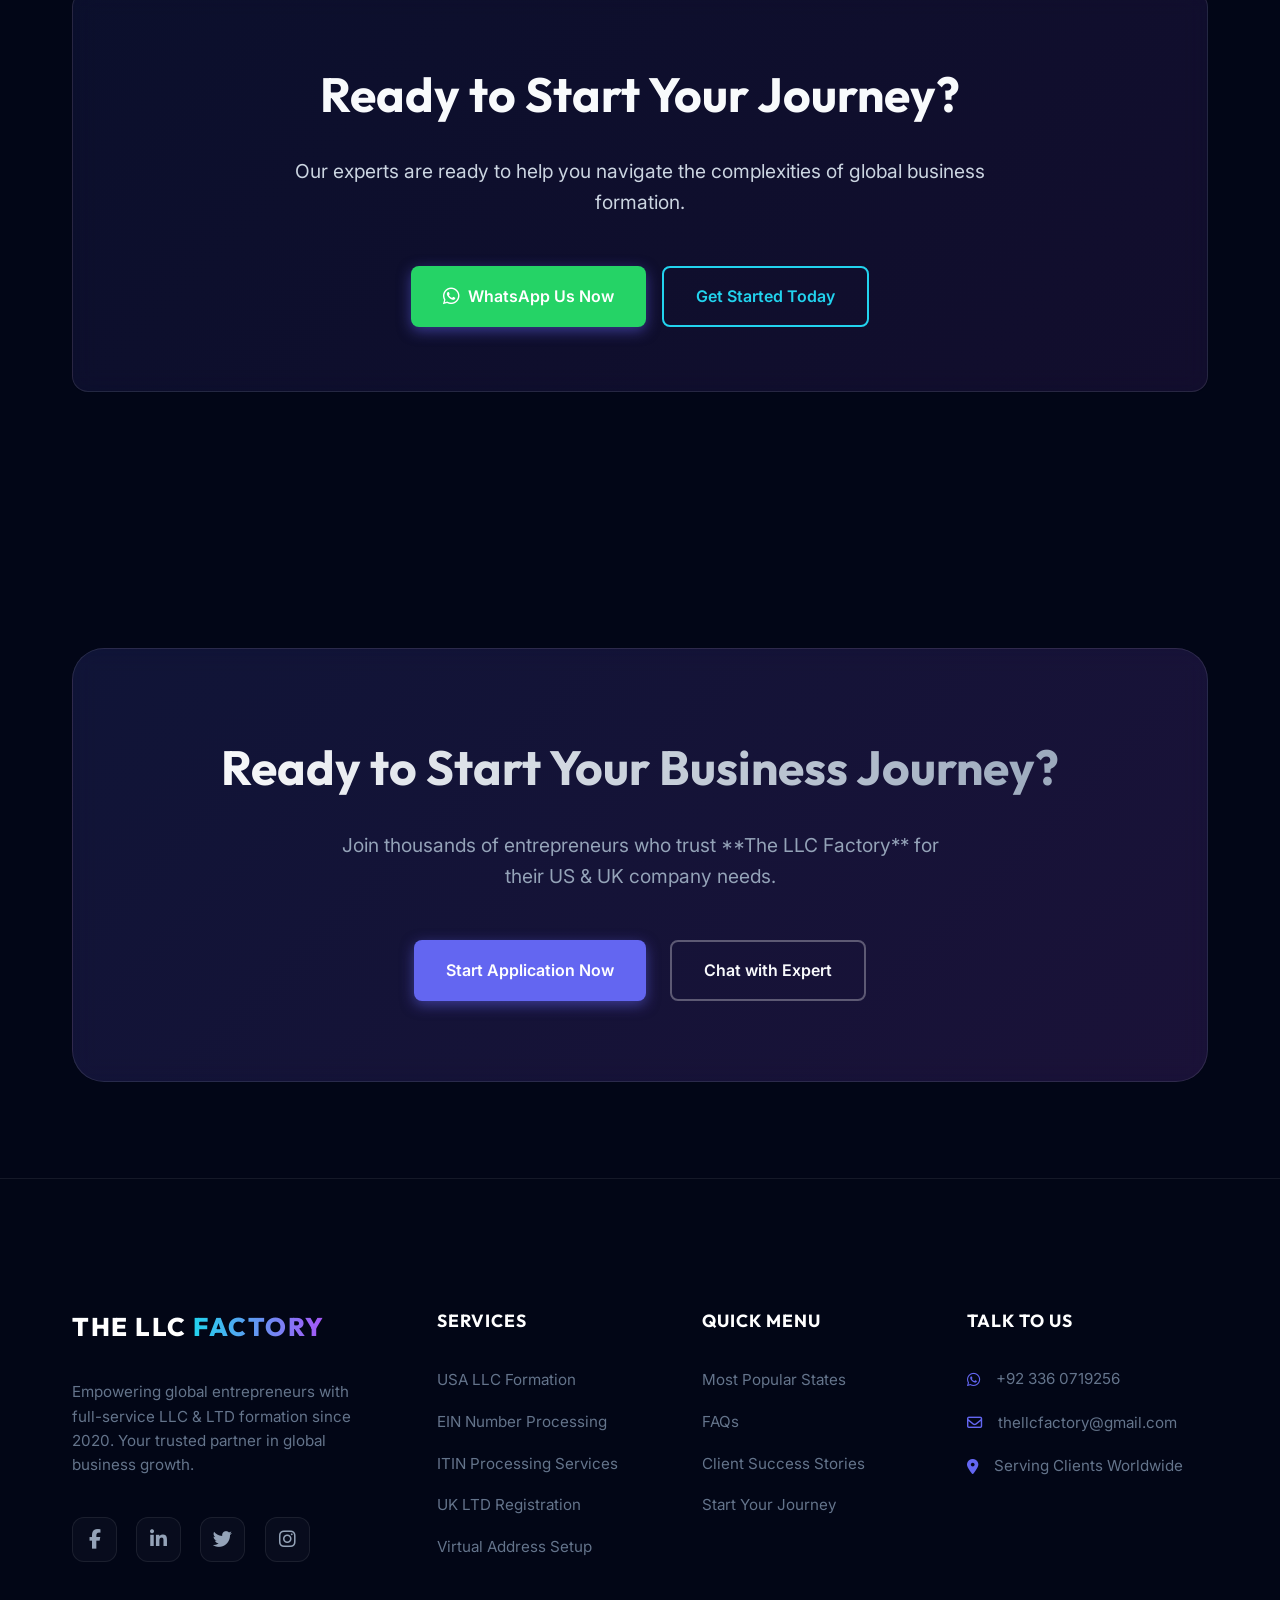
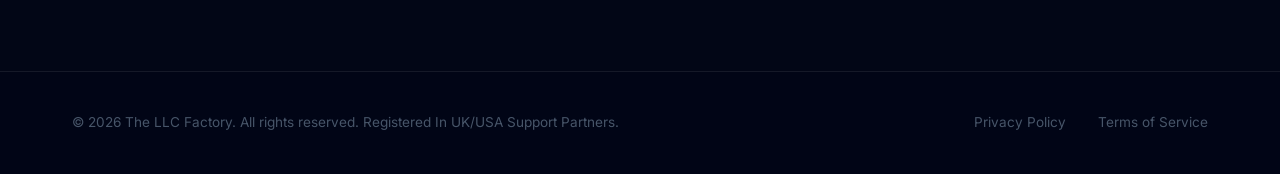
==== commit 64da1be8: "Added Wyoming LLC Package section, roadmap, and pricing enhancements." ====
--- a/index.html
+++ b/index.html
@@ -57,7 +57,8 @@
             <a href="index.html" class="logo">THE LLC <span>FACTORY</span></a>
             <ul class="nav-links" id="navLinks">
                 <li><a href="#services">Services</a></li>
-                <li><a href="#map">US States</a></li>
+                <li><a href="#how-it-works">How It Works</a></li>
+                <li><a href="#pricing">Pricing</a></li>
                 <li><a href="#faq">FAQ</a></li>
                 <li><a href="get-started.html" class="btn btn-primary btn-nav-cta">Get Started</a></li>
             </ul>
@@ -132,6 +133,208 @@
         </div>
     </section>
 
+    <!-- HOW IT WORKS ROADMAP -->
+    <section id="how-it-works">
+        <div class="container">
+            <div style="text-align: center; margin-bottom: 4rem;">
+                <h2 style="font-size: 2.5rem; margin-bottom: 1rem;">Your <span style="color: var(--accent);">Roadmap</span> to Launch</h2>
+                <p style="color: #94a3b8; max-width: 600px; margin: 0 auto;">From idea to active business in 5 simple steps. We handle the complexity, you focus on growth.</p>
+            </div>
+            <div class="roadmap-grid">
+                <div class="roadmap-step glass">
+                    <div class="step-number">01</div>
+                    <div class="step-icon"><i class="fas fa-search"></i></div>
+                    <h3>Choose Your State</h3>
+                    <p>We help you pick the best state for your business — Wyoming, Delaware, New Mexico, or more. We handle the name availability check.</p>
+                </div>
+                <div class="roadmap-connector"><i class="fas fa-chevron-right"></i></div>
+                <div class="roadmap-step glass">
+                    <div class="step-number">02</div>
+                    <div class="step-icon"><i class="fas fa-file-alt"></i></div>
+                    <h3>We File Your LLC</h3>
+                    <p>Our team prepares and files your Articles of Organization with the Secretary of State. Same-day processing available.</p>
+                </div>
+                <div class="roadmap-connector"><i class="fas fa-chevron-right"></i></div>
+                <div class="roadmap-step glass">
+                    <div class="step-number">03</div>
+                    <div class="step-icon"><i class="fas fa-id-card"></i></div>
+                    <h3>Get Your EIN</h3>
+                    <p>We apply for your Employer Identification Number (EIN) directly with the IRS. Delivered in 24–48 hours.</p>
+                </div>
+                <div class="roadmap-connector"><i class="fas fa-chevron-right"></i></div>
+                <div class="roadmap-step glass">
+                    <div class="step-number">04</div>
+                    <div class="step-icon"><i class="fas fa-university"></i></div>
+                    <h3>Open Your Bank</h3>
+                    <p>We guide you through setting up Mercury, Wise, Payoneer, or Stripe — 100% remotely, no US travel required.</p>
+                </div>
+                <div class="roadmap-connector"><i class="fas fa-chevron-right"></i></div>
+                <div class="roadmap-step glass">
+                    <div class="step-number">05</div>
+                    <div class="step-icon"><i class="fas fa-rocket"></i></div>
+                    <h3>You're Live!</h3>
+                    <p>Your business is fully legal and operational. We stay on board for compliance, renewals, and ongoing support.</p>
+                </div>
+            </div>
+            <div style="text-align: center; margin-top: 3rem;">
+                <a href="get-started.html" class="btn btn-primary btn-glow">Start My Journey <i class="fas fa-arrow-right"></i></a>
+            </div>
+        </div>
+    </section>
+
+    <!-- TRANSPARENT PRICING -->
+    <section id="pricing" style="background: rgba(255,255,255,0.01);">
+        <div class="container">
+            <div style="text-align: center; margin-bottom: 4rem;">
+                <h2 style="font-size: 2.5rem; margin-bottom: 1rem;">Transparent <span style="color: var(--accent);">Pricing</span></h2>
+                <p style="color: #94a3b8; max-width: 600px; margin: 0 auto;">No hidden fees. No surprises. Just honest pricing for top-quality service.</p>
+            </div>
+            <div class="pricing-grid">
+                <!-- Wyoming -->
+                <div class="pricing-card glass">
+                    <div class="pricing-badge">MOST POPULAR</div>
+                    <div class="pricing-state">🏔️ Wyoming LLC</div>
+                    <div class="pricing-breakdown">
+                        <div class="price-row">
+                            <span>State Filing Fee</span>
+                            <span class="price-val">$100</span>
+                        </div>
+                        <div class="price-row">
+                            <span>Our Service Fee</span>
+                            <span class="price-val">$99</span>
+                        </div>
+                        <div class="price-row">
+                            <span>EIN Processing</span>
+                            <span class="price-val">Included</span>
+                        </div>
+                        <div class="price-row">
+                            <span>Registered Agent (1 yr)</span>
+                            <span class="price-val">Included</span>
+                        </div>
+                    </div>
+                    <div class="pricing-total">
+                        <span>Total</span>
+                        <span class="total-val">$199 + $100 State</span>
+                    </div>
+                    <a href="get-started.html?service=USA+LLC&state=Wyoming" class="btn btn-primary btn-glow" style="width: 100%; margin-top: 1.5rem; justify-content: center;">Apply for Wyoming LLC</a>
+                </div>
+                <!-- Delaware -->
+                <div class="pricing-card glass">
+                    <div class="pricing-state">🏛️ Delaware LLC</div>
+                    <div class="pricing-breakdown">
+                        <div class="price-row">
+                            <span>State Filing Fee</span>
+                            <span class="price-val">$90</span>
+                        </div>
+                        <div class="price-row">
+                            <span>Our Service Fee</span>
+                            <span class="price-val">$99</span>
+                        </div>
+                        <div class="price-row">
+                            <span>EIN Processing</span>
+                            <span class="price-val">Included</span>
+                        </div>
+                        <div class="price-row">
+                            <span>Registered Agent (1 yr)</span>
+                            <span class="price-val">Included</span>
+                        </div>
+                    </div>
+                    <div class="pricing-total">
+                        <span>Total</span>
+                        <span class="total-val">$189 + $90 State</span>
+                    </div>
+                    <a href="get-started.html?service=USA+LLC&state=Delaware" class="btn btn-outline" style="width: 100%; margin-top: 1.5rem; justify-content: center;">Apply for Delaware LLC</a>
+                </div>
+                <!-- New Mexico -->
+                <div class="pricing-card glass">
+                    <div class="pricing-badge" style="background: rgba(168,85,247,0.2); color: var(--secondary); border-color: var(--secondary);">CHEAPEST FEES</div>
+                    <div class="pricing-state">🌵 New Mexico LLC</div>
+                    <div class="pricing-breakdown">
+                        <div class="price-row">
+                            <span>State Filing Fee</span>
+                            <span class="price-val">$50</span>
+                        </div>
+                        <div class="price-row">
+                            <span>Our Service Fee</span>
+                            <span class="price-val">$99</span>
+                        </div>
+                        <div class="price-row">
+                            <span>EIN Processing</span>
+                            <span class="price-val">Included</span>
+                        </div>
+                        <div class="price-row">
+                            <span>No Annual Fee</span>
+                            <span class="price-val" style="color: #4ade80;">✓ FREE</span>
+                        </div>
+                    </div>
+                    <div class="pricing-total">
+                        <span>Total</span>
+                        <span class="total-val">$149 + $50 State</span>
+                    </div>
+                    <a href="get-started.html?service=USA+LLC&state=New+Mexico" class="btn btn-outline" style="width: 100%; margin-top: 1.5rem; justify-content: center;">Apply for NM LLC</a>
+                </div>
+            </div>
+            <p style="text-align: center; margin-top: 2rem; color: #64748b; font-size: 0.9rem;"><i class="fas fa-shield-alt" style="color: var(--accent);"></i> &nbsp;All prices are in USD. State fees are government-mandated and go directly to the Secretary of State. Our service fee covers preparation, filing, and support.</p>
+        </div>
+    </section>
+
+    <!-- PRIVACY SHIELD SECTION -->
+    <section id="privacy">
+        <div class="container">
+            <div class="privacy-banner glass">
+                <div class="privacy-icon-wrap">
+                    <i class="fas fa-shield-alt privacy-icon"></i>
+                </div>
+                <div class="privacy-content">
+                    <h2>Your Home Address <span style="color: var(--accent);">Stays Private</span></h2>
+                    <p>When you form an LLC through us, we list our registered business address on all state filings — keeping your personal home address completely off public records and government databases.</p>
+                    <ul class="privacy-list">
+                        <li><i class="fas fa-check-circle"></i> Our US address listed on all state forms</li>
+                        <li><i class="fas fa-check-circle"></i> All legal & government mail forwarded to you</li>
+                        <li><i class="fas fa-check-circle"></i> Personal information never exposed in public databases</li>
+                        <li><i class="fas fa-check-circle"></i> Compliant with all state regulations</li>
+                    </ul>
+                </div>
+                <div class="privacy-cta">
+                    <a href="get-started.html" class="btn btn-primary btn-glow">Get Privacy Protection</a>
+                    <a href="https://wa.me/923360719256" class="btn btn-outline" target="_blank">Ask an Expert</a>
+                </div>
+            </div>
+        </div>
+    </section>
+
+    <!-- COMPLIANCE & RENEWAL -->
+    <section id="compliance" style="background: rgba(255,255,255,0.01);">
+        <div class="container">
+            <div style="text-align: center; margin-bottom: 4rem;">
+                <h2 style="font-size: 2.5rem; margin-bottom: 1rem;">We're Your <span style="color: var(--accent);">Long-Term Partner</span></h2>
+                <p style="color: #94a3b8; max-width: 600px; margin: 0 auto;">Forming the LLC is just the beginning. We support your business for years to come.</p>
+            </div>
+            <div class="compliance-grid">
+                <div class="compliance-card glass">
+                    <i class="fas fa-calendar-check compliance-icon"></i>
+                    <h3>Annual Report Filing</h3>
+                    <p>We send timely reminders and handle your state annual reports and franchise tax filings so you never miss a deadline.</p>
+                </div>
+                <div class="compliance-card glass">
+                    <i class="fas fa-bell compliance-icon"></i>
+                    <h3>Compliance Alerts</h3>
+                    <p>Receive proactive notifications about upcoming compliance deadlines, tax due dates, and state requirement changes.</p>
+                </div>
+                <div class="compliance-card glass">
+                    <i class="fas fa-envelope-open-text compliance-icon"></i>
+                    <h3>Mail Forwarding</h3>
+                    <p>All official government, IRS, and legal mail received at our address is scanned and sent to you digitally within 24 hours.</p>
+                </div>
+                <div class="compliance-card glass">
+                    <i class="fas fa-headset compliance-icon"></i>
+                    <h3>Ongoing Support</h3>
+                    <p>Have a question about your EIN, ITIN, or bank setup? Our team is always available via WhatsApp to help you immediately.</p>
+                </div>
+            </div>
+        </div>
+    </section>
+
     <section id="map" class="usa-map-container">
         <div class="container">
             <h2 style="font-size: 2.5rem; margin-bottom: 3rem;">Popular US States for LLCs</h2>
@@ -183,6 +386,84 @@
                             <span class="view-details">VIEW DETAILS <i class="fas fa-chevron-right"></i></span>
                         </div>
                     </a>
+                </div>
+            </div>
+        </div>
+    </section>
+
+    <!-- WYOMING LLC MEGA PACKAGE -->
+    <section id="wyoming-package">
+        <div class="container">
+            <div style="text-align: center; margin-bottom: 4rem;">
+                <h2 style="font-size: 2.5rem; margin-bottom: 1rem;">Start Your Business with <span style="color: var(--accent);">Wyoming LLC</span></h2>
+                <p style="color: #94a3b8; max-width: 650px; margin: 0 auto;">The #1 choice for international entrepreneurs. Everything you need to legally launch your US business — all in one premium package.</p>
+            </div>
+            <div class="wyoming-package-wrapper">
+                <div class="wyoming-img-side">
+                    <img src="assets/wyoming-llc-package.png" alt="Wyoming LLC Formation Documents Package" class="wyoming-pkg-img">
+                    <div class="wyoming-price-tag glass">
+                        <span class="price-label">Complete Package</span>
+                        <span class="price-amount">$199</span>
+                        <span class="price-note">+ State Filing Fee</span>
+                    </div>
+                </div>
+                <div class="wyoming-details-side">
+                    <h3 style="font-size: 1.8rem; margin-bottom: 0.5rem;">Wyoming LLC Formation Package</h3>
+                    <p style="color: var(--accent); font-weight: 700; font-size: 1.1rem; margin-bottom: 2rem;">Everything included. No hidden fees. No upsells.</p>
+                    
+                    <div class="package-includes">
+                        <div class="pkg-item">
+                            <div class="pkg-icon"><i class="fas fa-file-contract"></i></div>
+                            <div>
+                                <h4>Articles of Organization</h4>
+                                <p>We prepare and file your official LLC formation documents with the Wyoming Secretary of State. Same-day processing available.</p>
+                            </div>
+                        </div>
+                        <div class="pkg-item">
+                            <div class="pkg-icon"><i class="fas fa-id-badge"></i></div>
+                            <div>
+                                <h4>EIN Number (Tax ID)</h4>
+                                <p>We apply for your Employer Identification Number directly with the IRS. Essential for opening bank accounts and filing taxes. Delivered in 24-48 hours.</p>
+                            </div>
+                        </div>
+                        <div class="pkg-item">
+                            <div class="pkg-icon"><i class="fas fa-clipboard-check"></i></div>
+                            <div>
+                                <h4>Annual Report Filing</h4>
+                                <p>We handle your first-year Wyoming Annual Report filing. We send reminders before deadlines so your LLC stays in good standing.</p>
+                            </div>
+                        </div>
+                        <div class="pkg-item">
+                            <div class="pkg-icon"><i class="fas fa-user-tie"></i></div>
+                            <div>
+                                <h4>Registered Agent (1 Year)</h4>
+                                <p>A Wyoming-based registered agent to accept all legal and state correspondence on behalf of your LLC. Included free for the first year.</p>
+                            </div>
+                        </div>
+                        <div class="pkg-item">
+                            <div class="pkg-icon"><i class="fas fa-map-marker-alt"></i></div>
+                            <div>
+                                <h4>US Business Address</h4>
+                                <p>Get a real US business address for your LLC filings, keeping your personal home address 100% private from public databases.</p>
+                            </div>
+                        </div>
+                        <div class="pkg-item">
+                            <div class="pkg-icon"><i class="fas fa-handshake"></i></div>
+                            <div>
+                                <h4>Operating Agreement</h4>
+                                <p>Professionally drafted LLC Operating Agreement customized for your business structure. Required by banks and investors.</p>
+                            </div>
+                        </div>
+                    </div>
+
+                    <div class="pkg-cta-row" style="margin-top: 2.5rem;">
+                        <a href="get-started.html?service=USA+LLC&state=Wyoming" class="btn btn-primary btn-glow" style="font-size: 1.1rem; padding: 1.2rem 2.5rem;">
+                            <i class="fas fa-rocket"></i> Start Wyoming LLC — $199
+                        </a>
+                        <a href="https://wa.me/923360719256" class="btn btn-outline" target="_blank">
+                            <i class="fab fa-whatsapp"></i> Ask Questions First
+                        </a>
+                    </div>
                 </div>
             </div>
         </div>
--- a/style.css
+++ b/style.css
@@ -202,7 +202,7 @@
 
 /* Hero Section */
 .hero {
-  min-height: 100vh;
+  min-height: 85vh; /* Reduced height as requested */
   display: flex;
   align-items: center;
   position: relative;
@@ -210,6 +210,8 @@
   background: var(--gradient-main);
   background-size: 200% 200%;
   animation: gradientMove 15s ease infinite;
+  padding-top: 140px; /* Increased padding to clear the 2-tier fixed header */
+  padding-bottom: 4rem;
 }
 
 .hero::before {
@@ -251,7 +253,7 @@
 .hero-img-container {
   position: relative;
   width: 100%;
-  max-width: 500px;
+  max-width: 480px; /* Slightly smaller */
   perspective: 1000px;
 }
 
@@ -270,16 +272,16 @@
 }
 
 .hero h1 {
-  font-size: clamp(2.5rem, 5vw, 4rem);
+  font-size: clamp(2.2rem, 4.5vw, 3.5rem); /* Reduced size as requested */
   line-height: 1.1;
-  margin-bottom: 1.5rem;
+  margin-bottom: 1.2rem;
   font-weight: 800;
 }
 
 .hero p {
-  font-size: 1.15rem;
+  font-size: 1.1rem; /* Slightly smaller */
   color: #cbd5e1;
-  margin-bottom: 2.5rem;
+  margin-bottom: 2rem; /* Reduced margin */
   max-width: 600px;
 }
 
@@ -577,6 +579,33 @@
   box-shadow: 0 15px 30px rgba(37, 211, 102, 0.4);
 }
 
+/* Service Card Document Backgrounds */
+.service-card.doc-bg {
+  position: relative;
+  overflow: hidden;
+}
+
+.service-card.doc-bg::before {
+  content: '';
+  position: absolute;
+  inset: -10px;
+  background-image: var(--doc-img);
+  background-size: cover;
+  background-position: center top;
+  filter: blur(2px) brightness(0.45) grayscale(0.2);
+  z-index: 0;
+  transition: var(--transition);
+}
+
+.service-card.doc-bg:hover::before {
+  filter: blur(1.5px) brightness(0.55) grayscale(0);
+}
+
+.service-card.doc-bg > * {
+  position: relative;
+  z-index: 1;
+}
+
 /* Popular State Cards */
 .popular-state-card {
   position: relative;
@@ -849,6 +878,376 @@
 
 .legal-links a:hover {
   color: var(--light);
+}
+
+/* Wyoming LLC Package Section */
+.wyoming-package-wrapper {
+  display: flex;
+  gap: 4rem;
+  align-items: center;
+}
+
+.wyoming-img-side {
+  flex: 1;
+  position: relative;
+}
+
+.wyoming-pkg-img {
+  width: 100%;
+  border-radius: 20px;
+  border: 1px solid var(--glass-border);
+  box-shadow: 0 30px 60px rgba(0,0,0,0.5), 0 0 30px rgba(99, 102, 241, 0.15);
+  transition: var(--transition);
+}
+
+.wyoming-pkg-img:hover {
+  transform: scale(1.03);
+  box-shadow: 0 35px 70px rgba(0,0,0,0.6), 0 0 40px rgba(34, 211, 238, 0.2);
+}
+
+.wyoming-price-tag {
+  position: absolute;
+  bottom: -25px;
+  right: -15px;
+  padding: 1.5rem 2rem;
+  text-align: center;
+  display: flex;
+  flex-direction: column;
+  gap: 0.2rem;
+  border: 2px solid var(--accent);
+  background: rgba(2, 6, 23, 0.9) !important;
+  backdrop-filter: blur(20px);
+}
+
+.price-label {
+  font-size: 0.75rem;
+  color: #94a3b8;
+  letter-spacing: 1px;
+  text-transform: uppercase;
+  font-weight: 600;
+}
+
+.price-amount {
+  font-size: 3rem;
+  font-weight: 900;
+  color: var(--accent);
+  line-height: 1;
+  font-family: 'Outfit', sans-serif;
+}
+
+.price-note {
+  font-size: 0.8rem;
+  color: #64748b;
+}
+
+.wyoming-details-side {
+  flex: 1.2;
+}
+
+.package-includes {
+  display: flex;
+  flex-direction: column;
+  gap: 1.5rem;
+}
+
+.pkg-item {
+  display: flex;
+  gap: 1.2rem;
+  align-items: flex-start;
+  padding: 1rem;
+  border-radius: 12px;
+  transition: var(--transition);
+  border: 1px solid transparent;
+}
+
+.pkg-item:hover {
+  background: rgba(255, 255, 255, 0.04);
+  border-color: var(--glass-border);
+  transform: translateX(5px);
+}
+
+.pkg-icon {
+  width: 50px;
+  height: 50px;
+  min-width: 50px;
+  border-radius: 12px;
+  background: linear-gradient(135deg, rgba(99, 102, 241, 0.2), rgba(168, 85, 247, 0.2));
+  display: flex;
+  align-items: center;
+  justify-content: center;
+  color: var(--accent);
+  font-size: 1.3rem;
+}
+
+.pkg-item h4 {
+  font-size: 1.1rem;
+  margin-bottom: 0.3rem;
+  color: #fff;
+}
+
+.pkg-item p {
+  font-size: 0.9rem;
+  color: #94a3b8;
+  line-height: 1.5;
+}
+
+.pkg-cta-row {
+  display: flex;
+  gap: 1rem;
+  flex-wrap: wrap;
+}
+
+/* Roadmap Section */
+.roadmap-grid {
+  display: flex;
+  justify-content: space-between;
+  align-items: flex-start;
+  gap: 1rem;
+  margin-top: 3rem;
+}
+
+.roadmap-step {
+  flex: 1;
+  padding: 2rem 1.5rem;
+  text-align: center;
+  position: relative;
+  transition: var(--transition);
+}
+
+.roadmap-step:hover {
+  transform: translateY(-5px);
+  border-color: var(--accent);
+  box-shadow: 0 10px 30px rgba(34, 211, 238, 0.15);
+}
+
+.step-number {
+  position: absolute;
+  top: -20px;
+  left: 50%;
+  transform: translateX(-50%);
+  background: var(--darker);
+  color: var(--accent);
+  font-weight: 800;
+  font-size: 1.5rem;
+  width: 50px;
+  height: 50px;
+  display: flex;
+  align-items: center;
+  justify-content: center;
+  border-radius: 50%;
+  border: 2px solid var(--accent);
+  z-index: 2;
+}
+
+.step-icon {
+  font-size: 2.5rem;
+  color: var(--primary);
+  margin: 1.5rem 0 1rem;
+}
+
+.roadmap-step h3 {
+  font-size: 1.2rem;
+  margin-bottom: 0.8rem;
+}
+
+.roadmap-step p {
+  color: #94a3b8;
+  font-size: 0.85rem;
+}
+
+.roadmap-connector {
+  display: flex;
+  align-items: center;
+  justify-content: center;
+  color: #475569;
+  font-size: 1.5rem;
+  padding-top: 4rem;
+}
+
+/* Pricing Section */
+.pricing-grid {
+  display: grid;
+  grid-template-columns: repeat(auto-fit, minmax(300px, 1fr));
+  gap: 2rem;
+  margin-top: 3rem;
+}
+
+.pricing-card {
+  padding: 3rem 2rem;
+  position: relative;
+  display: flex;
+  flex-direction: column;
+  transition: var(--transition);
+  border: 1px solid rgba(255, 255, 255, 0.05);
+}
+
+.pricing-card:hover {
+  transform: translateY(-10px);
+  border-color: rgba(99, 102, 241, 0.4);
+  box-shadow: 0 20px 40px rgba(0, 0, 0, 0.4);
+}
+
+.pricing-badge {
+  position: absolute;
+  top: -15px;
+  left: 50%;
+  transform: translateX(-50%);
+  background: rgba(34, 211, 238, 0.2);
+  color: var(--accent);
+  padding: 0.4rem 1rem;
+  border-radius: 20px;
+  font-size: 0.75rem;
+  font-weight: 800;
+  letter-spacing: 1px;
+  border: 1px solid var(--accent);
+}
+
+.pricing-state {
+  font-size: 1.5rem;
+  font-weight: 700;
+  text-align: center;
+  margin-bottom: 2rem;
+  color: #fff;
+}
+
+.pricing-breakdown {
+  flex-grow: 1;
+  display: flex;
+  flex-direction: column;
+  gap: 1rem;
+  margin-bottom: 2rem;
+}
+
+.price-row {
+  display: flex;
+  justify-content: space-between;
+  align-items: center;
+  font-size: 0.95rem;
+  color: #cbd5e1;
+  padding-bottom: 0.5rem;
+  border-bottom: 1px dashed rgba(255, 255, 255, 0.1);
+}
+
+.price-val {
+  font-weight: 700;
+  color: #fff;
+}
+
+.pricing-total {
+  display: flex;
+  justify-content: space-between;
+  align-items: center;
+  padding-top: 1rem;
+  border-top: 2px solid rgba(255, 255, 255, 0.1);
+  font-size: 1.2rem;
+  font-weight: 800;
+}
+
+.total-val {
+  color: var(--accent);
+}
+
+/* Privacy Section */
+.privacy-banner {
+  display: flex;
+  align-items: center;
+  gap: 3rem;
+  padding: 4rem;
+  border-color: rgba(34, 211, 238, 0.2);
+  background: linear-gradient(135deg, rgba(34, 211, 238, 0.05), rgba(15, 23, 42, 0.5));
+}
+
+.privacy-icon-wrap {
+  flex-shrink: 0;
+  width: 120px;
+  height: 120px;
+  border-radius: 50%;
+  background: rgba(34, 211, 238, 0.1);
+  display: flex;
+  align-items: center;
+  justify-content: center;
+  border: 2px dashed rgba(34, 211, 238, 0.3);
+}
+
+.privacy-icon {
+  font-size: 4rem;
+  color: var(--accent);
+}
+
+.privacy-content {
+  flex-grow: 1;
+}
+
+.privacy-content h2 {
+  font-size: 2.2rem;
+  margin-bottom: 1rem;
+}
+
+.privacy-content p {
+  color: #94a3b8;
+  margin-bottom: 1.5rem;
+  font-size: 1.1rem;
+}
+
+.privacy-list {
+  list-style: none;
+  display: flex;
+  flex-direction: column;
+  gap: 0.8rem;
+  margin-bottom: 2rem;
+}
+
+.privacy-list li {
+  display: flex;
+  align-items: center;
+  gap: 0.8rem;
+  font-size: 1rem;
+  color: #e2e8f0;
+}
+
+.privacy-list i {
+  color: #22d3ee;
+  font-size: 1.1rem;
+}
+
+.privacy-cta {
+  display: flex;
+  gap: 1rem;
+}
+
+/* Compliance Section */
+.compliance-grid {
+  display: grid;
+  grid-template-columns: repeat(auto-fit, minmax(250px, 1fr));
+  gap: 2rem;
+}
+
+.compliance-card {
+  padding: 2.5rem;
+  text-align: center;
+  transition: var(--transition);
+}
+
+.compliance-card:hover {
+  transform: translateY(-8px);
+  background: rgba(255, 255, 255, 0.06);
+}
+
+.compliance-icon {
+  font-size: 2.5rem;
+  color: var(--secondary);
+  margin-bottom: 1.5rem;
+}
+
+.compliance-card h3 {
+  font-size: 1.3rem;
+  margin-bottom: 1rem;
+}
+
+.compliance-card p {
+  font-size: 0.95rem;
+  color: #94a3b8;
+  line-height: 1.6;
 }
 
 @media (max-width: 992px) {
@@ -911,5 +1310,18 @@
   .pre-footer-cta { padding: 3rem 1.5rem; }
   .pre-footer-cta h2 { font-size: 2.2rem; }
   .cta-actions { flex-direction: column; width: 100%; }
-}
-
+  .roadmap-grid { flex-direction: column; align-items: center; }
+  .roadmap-connector { transform: rotate(90deg); }
+  .privacy-banner { flex-direction: column; text-align: center; }
+  .privacy-list li { justify-content: center; }
+  .privacy-cta { align-items: center; }
+  .pricing-grid { grid-template-columns: 1fr; }
+  .compliance-grid { grid-template-columns: 1fr; }
+  .wyoming-package-wrapper { flex-direction: column; gap: 3rem; }
+  .wyoming-img-side { width: 100%; }
+  .wyoming-price-tag { right: 10px; bottom: -20px; padding: 1rem 1.5rem; }
+  .price-amount { font-size: 2.2rem; }
+  .pkg-cta-row { flex-direction: column; width: 100%; }
+  .pkg-cta-row .btn { width: 100%; }
+}
+
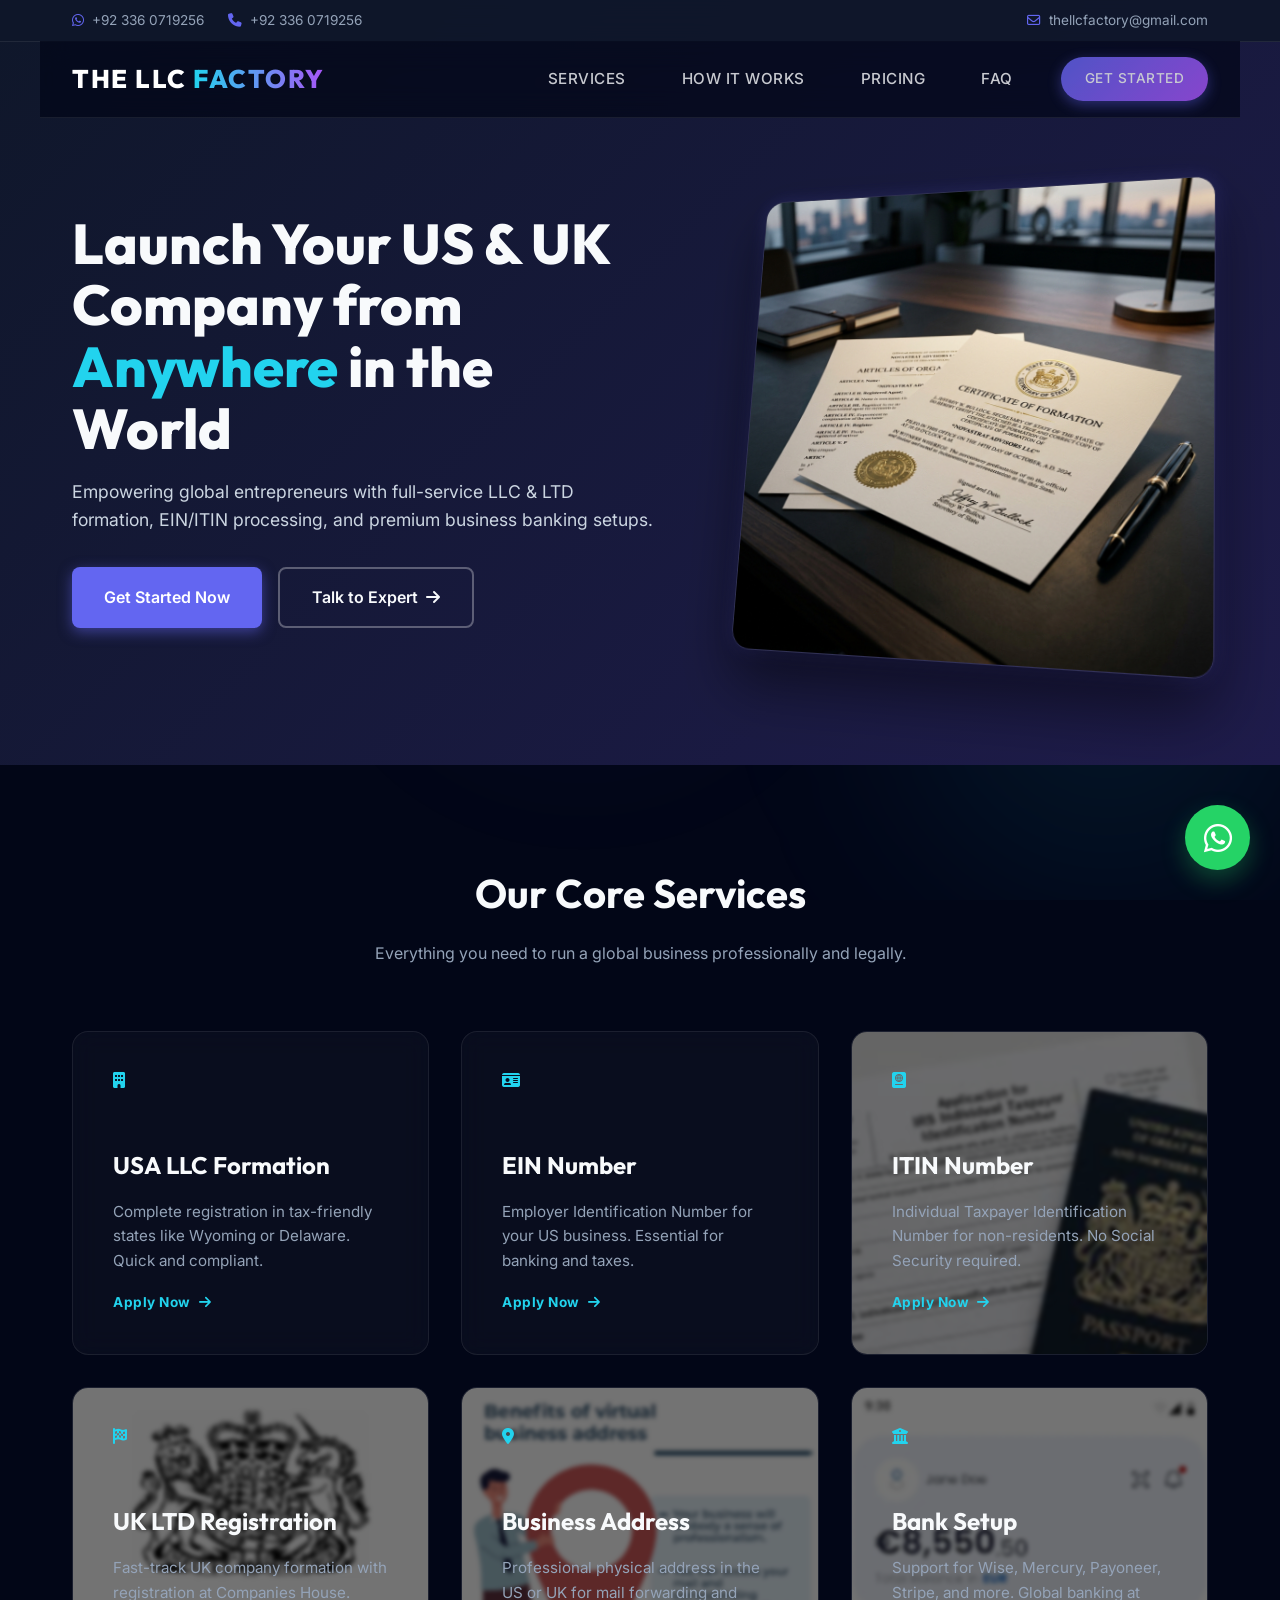
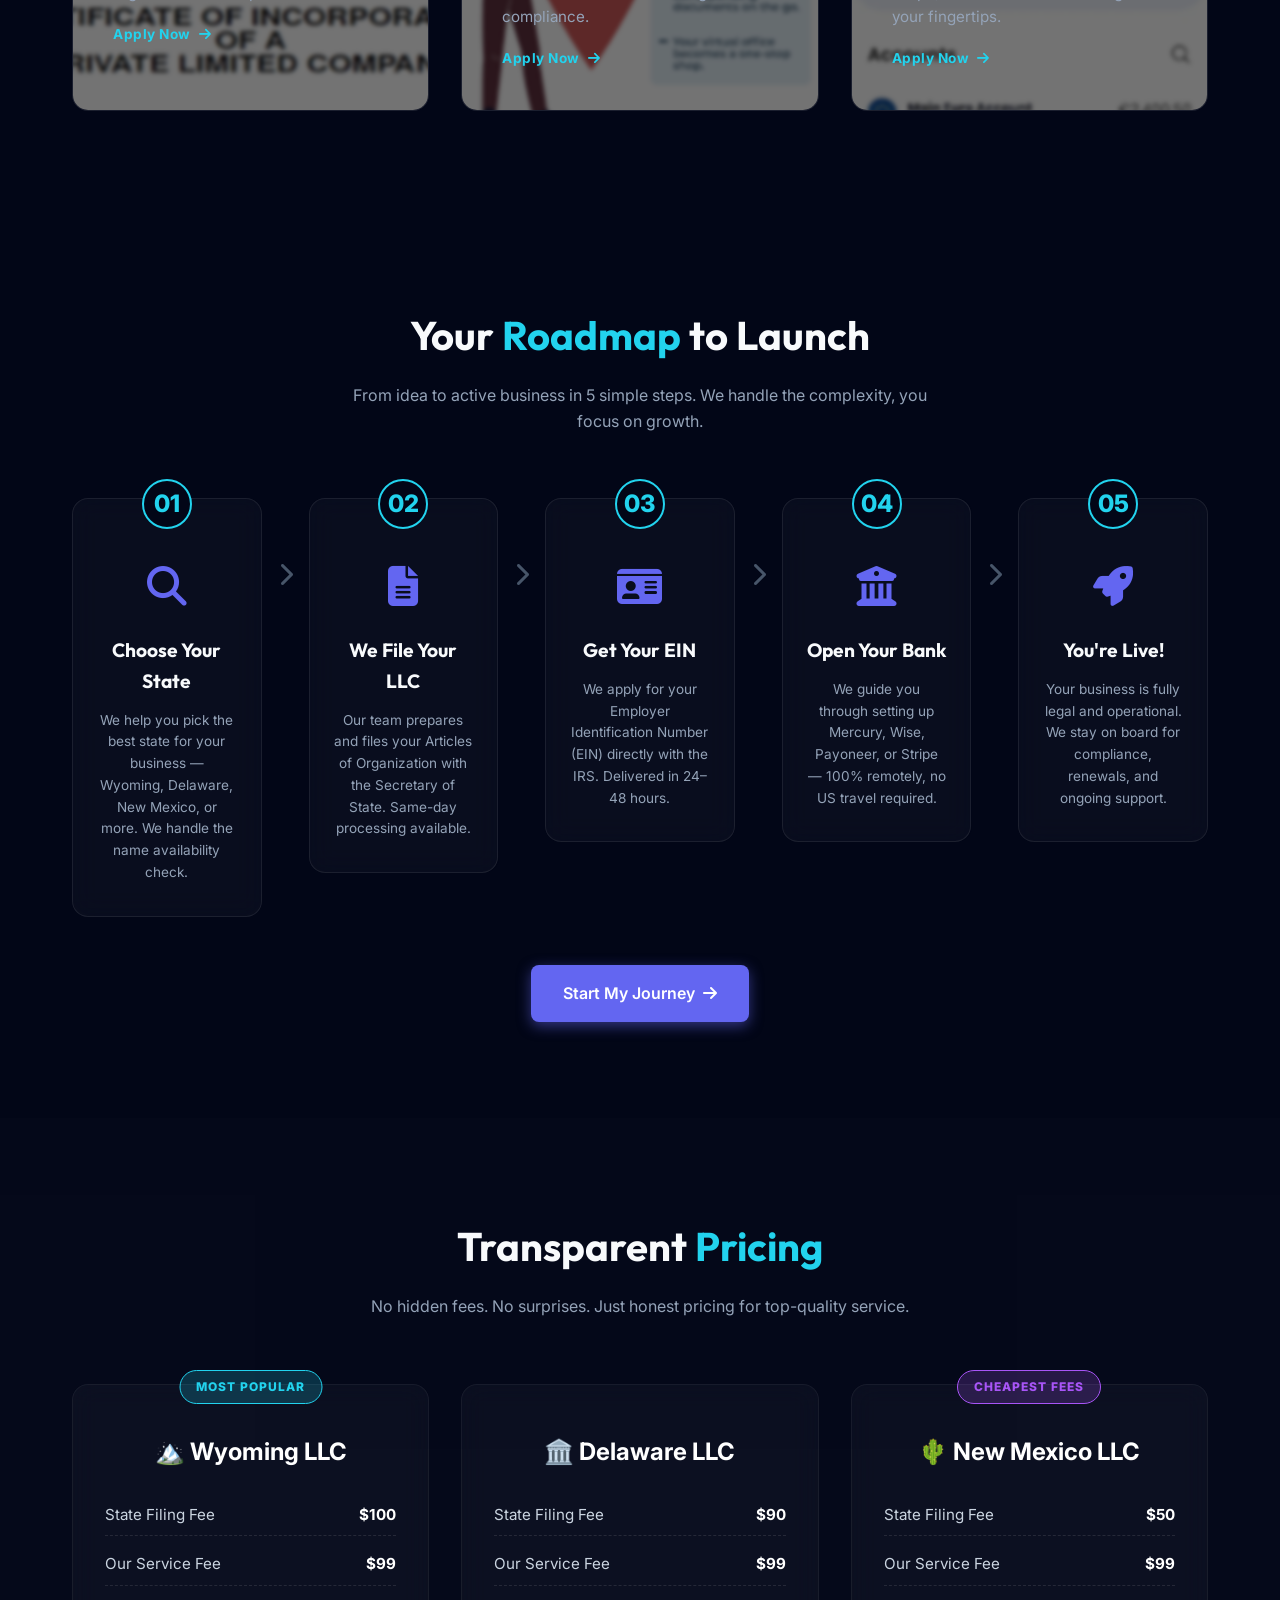
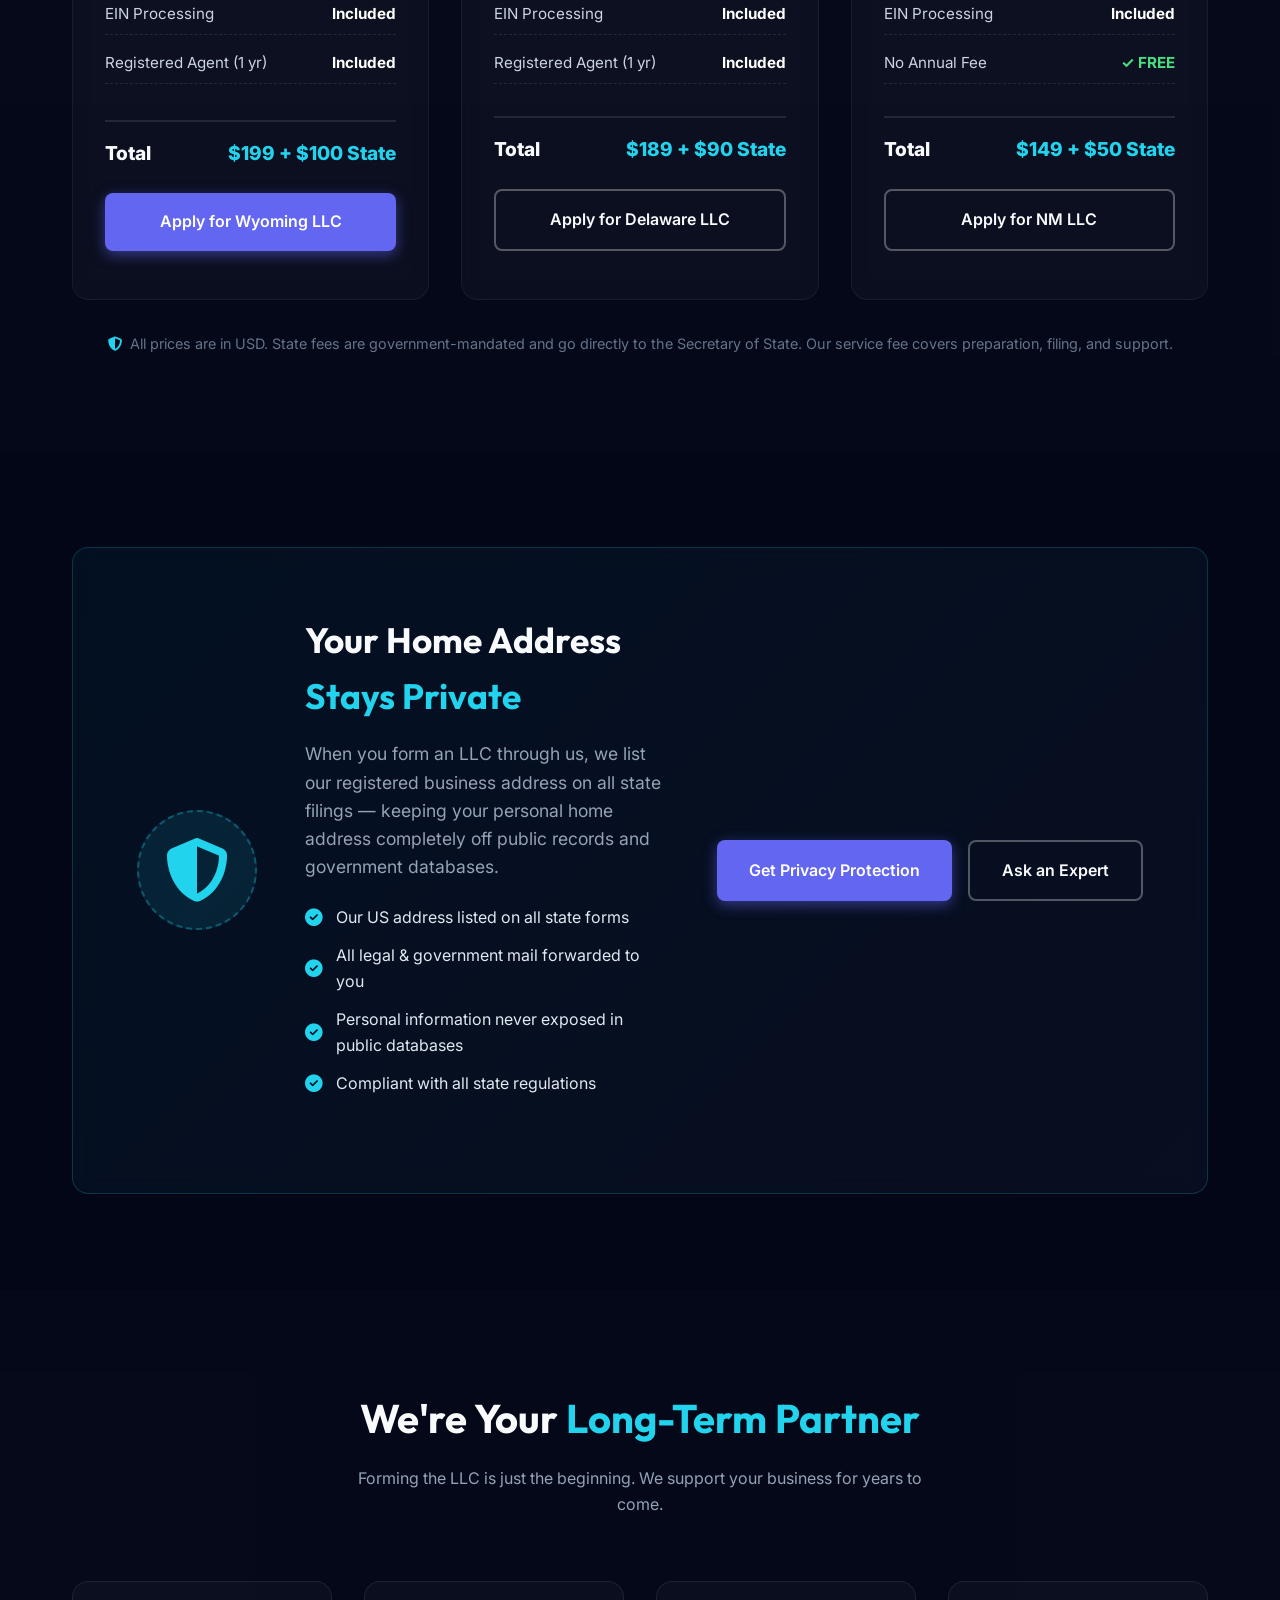
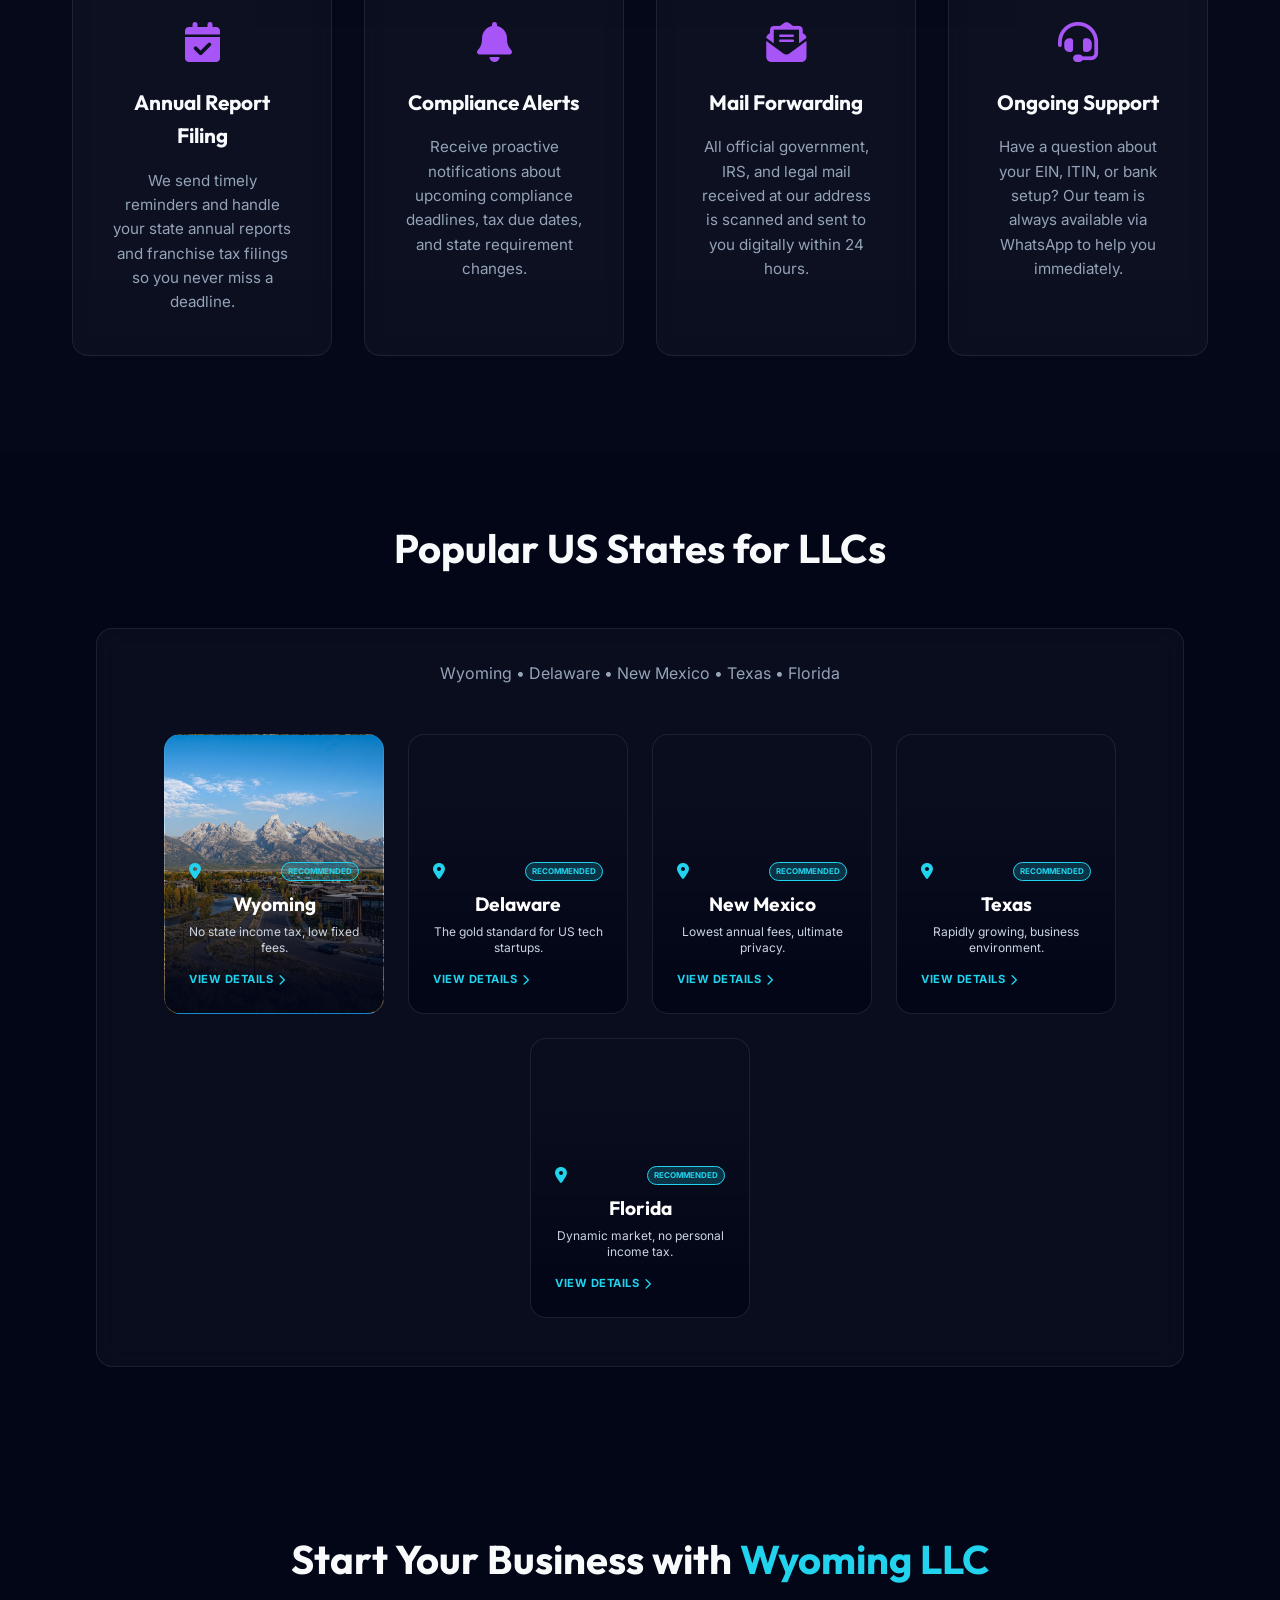
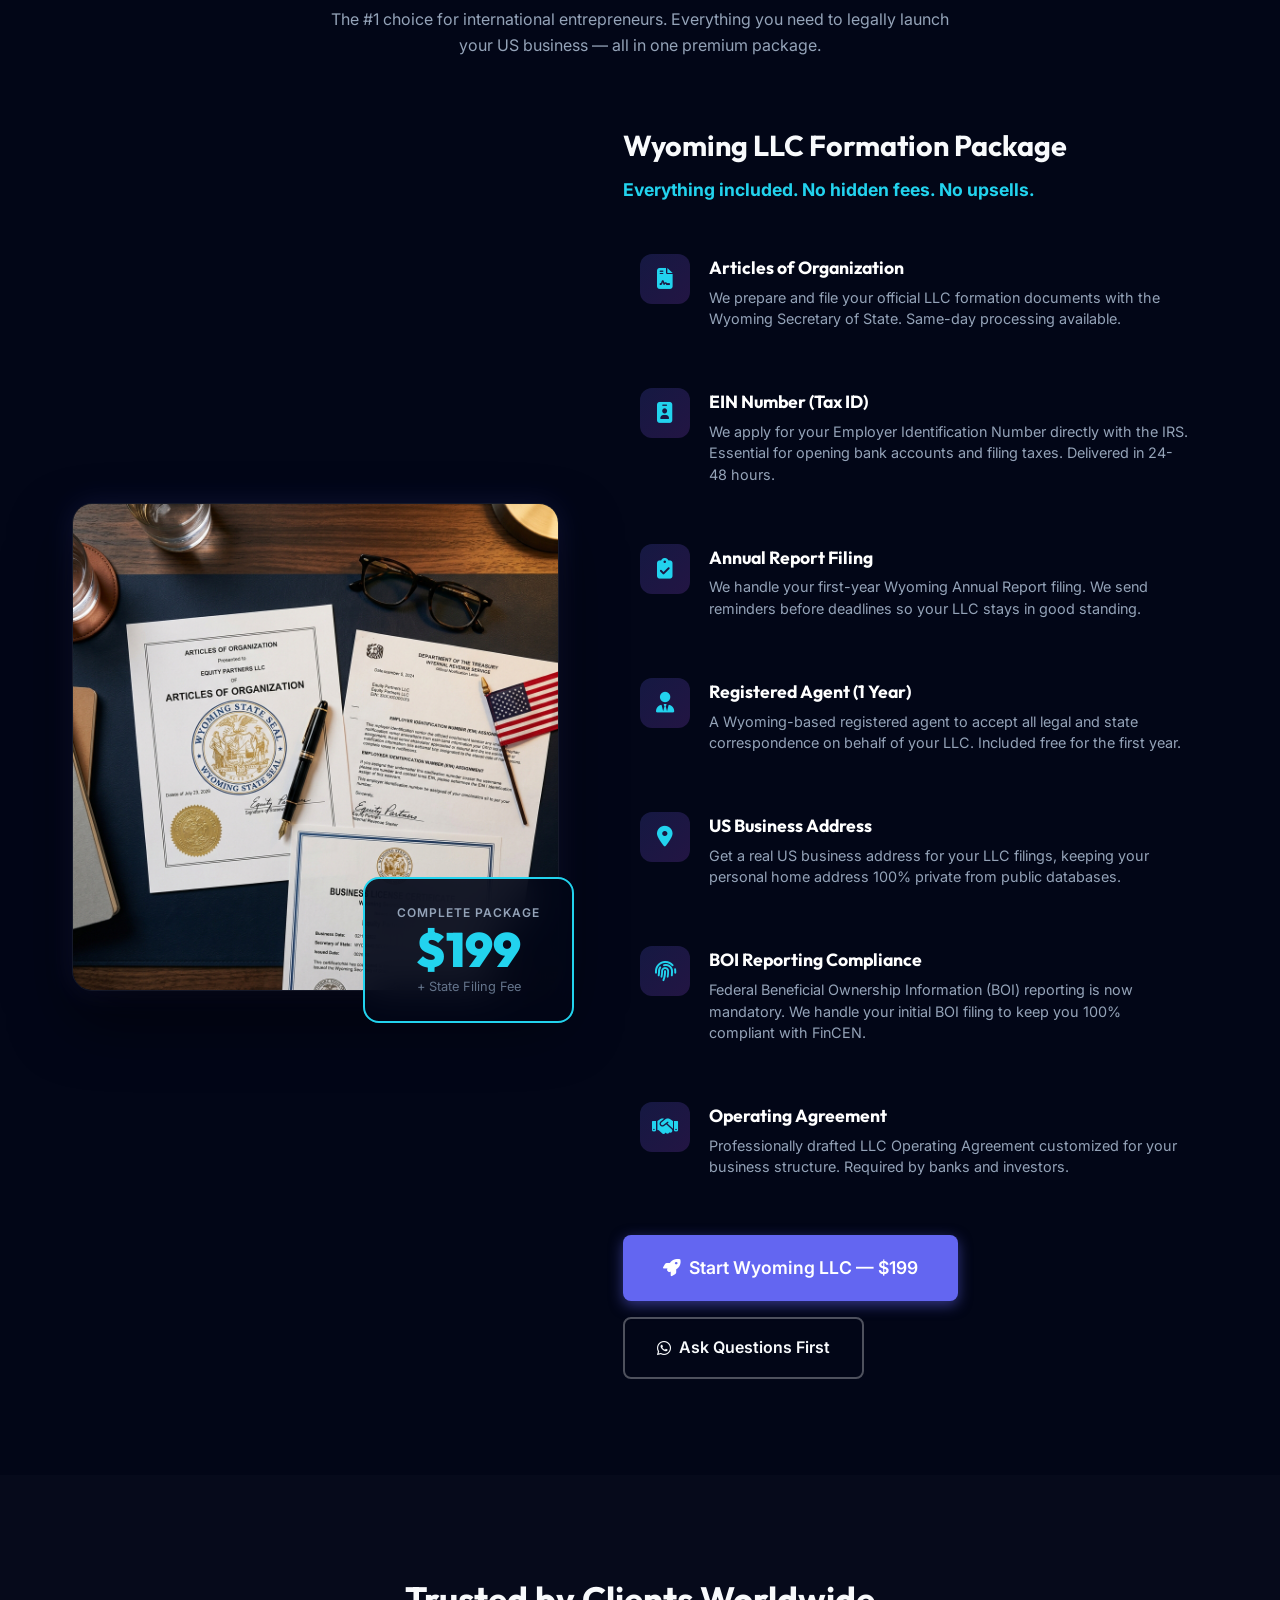
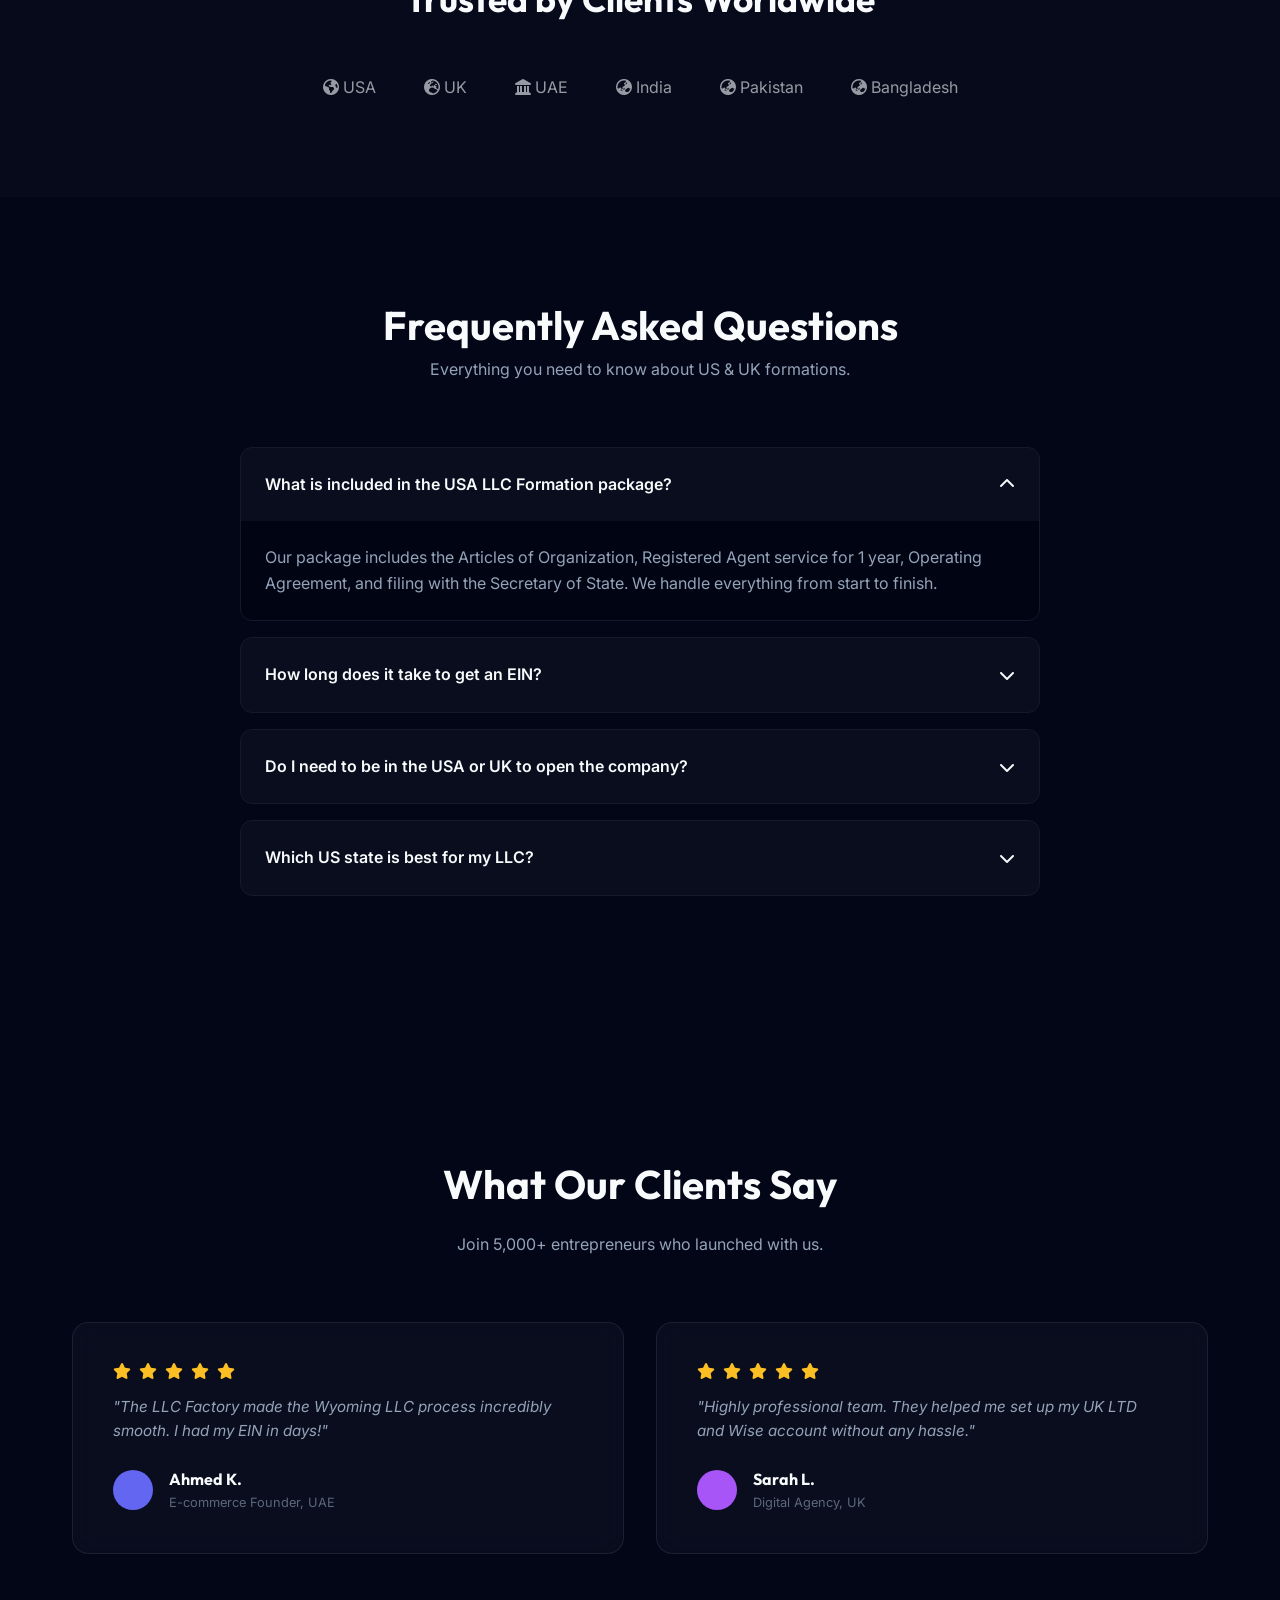
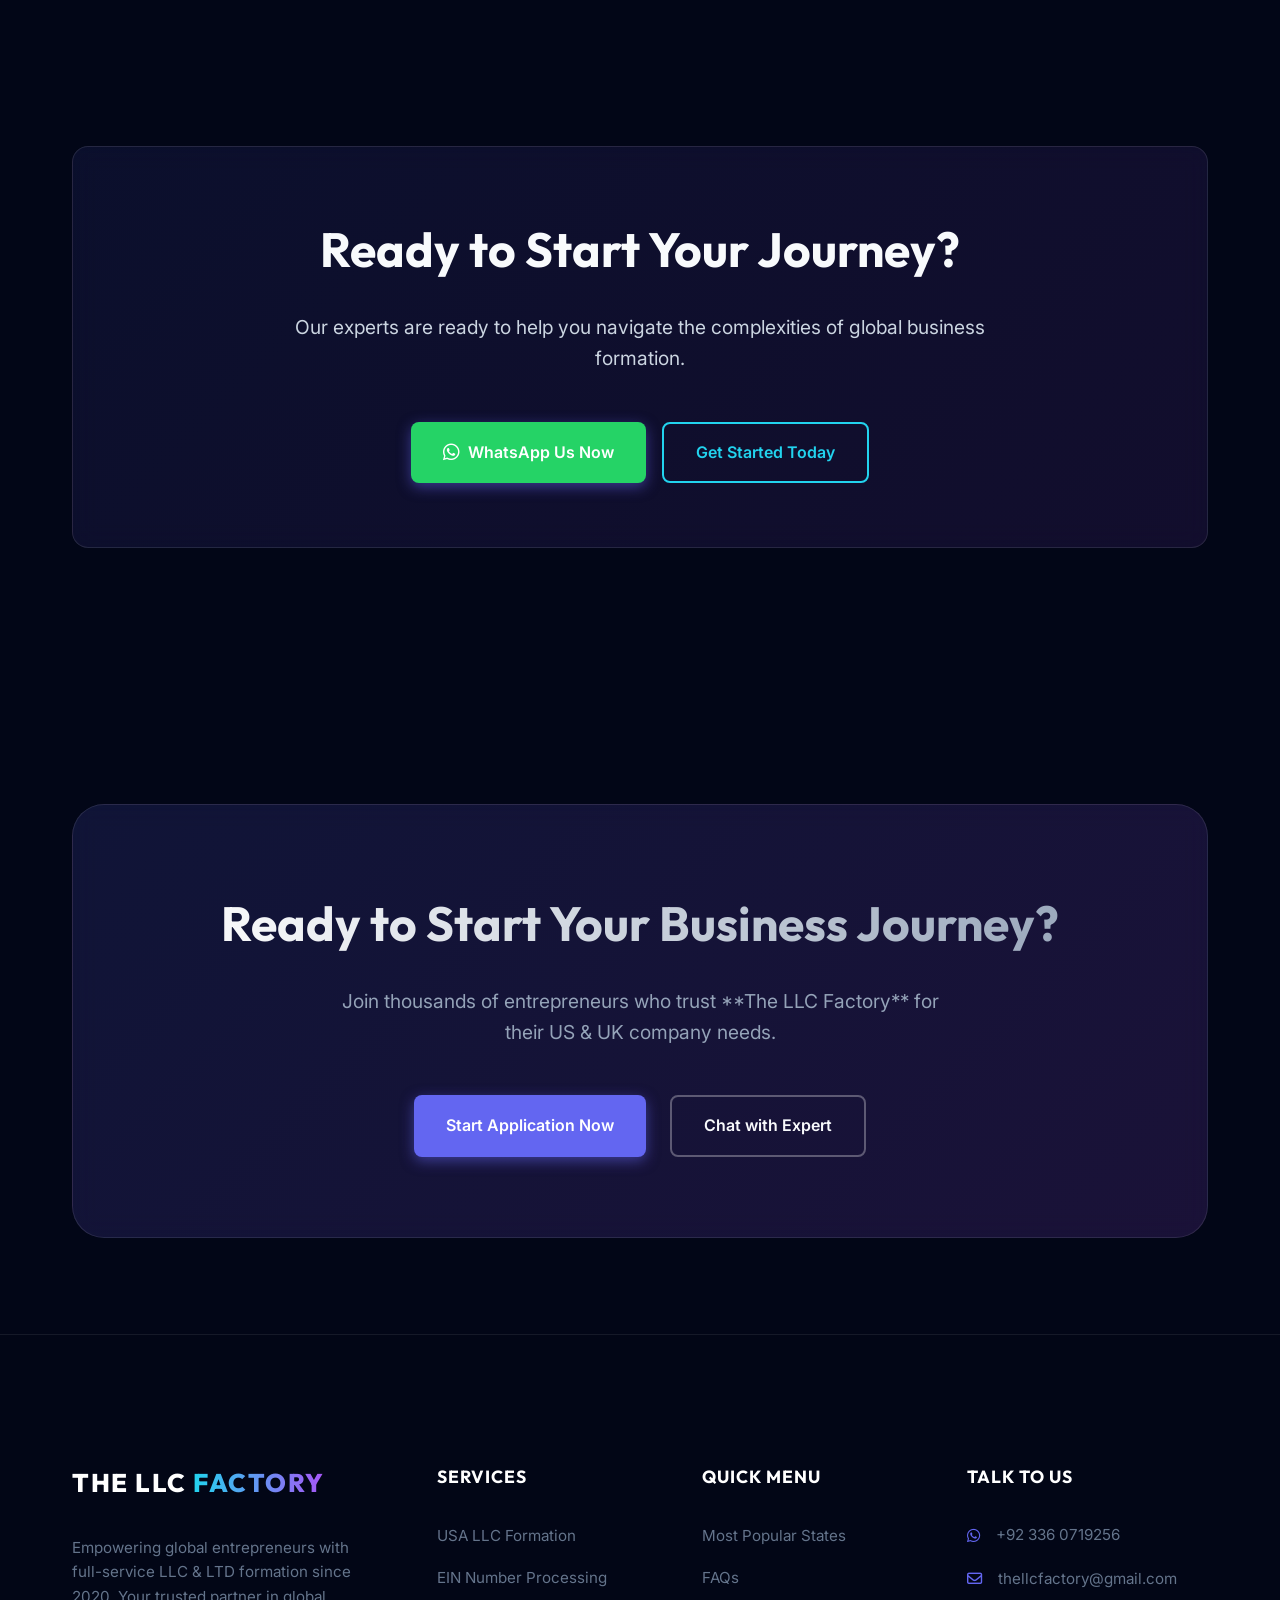
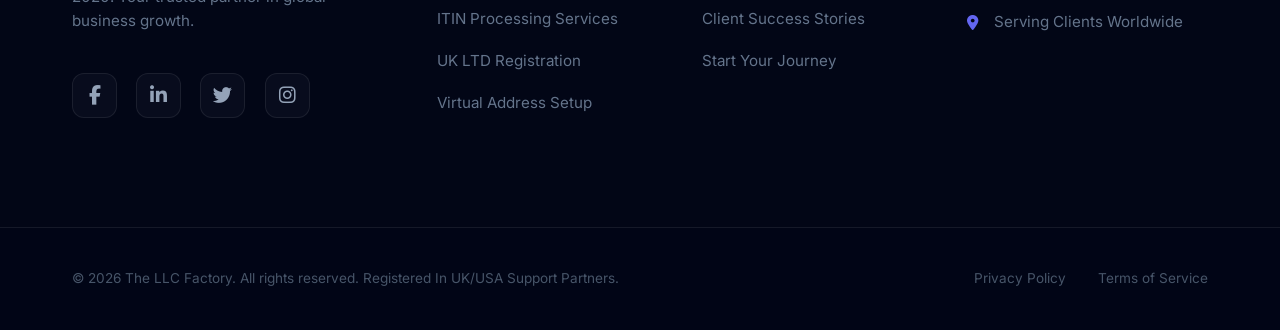
==== commit ddbaae42: "Added BOI Reporting to the Wyoming LLC package." ====
--- a/index.html
+++ b/index.html
@@ -448,6 +448,13 @@
                             </div>
                         </div>
                         <div class="pkg-item">
+                            <div class="pkg-icon"><i class="fas fa-fingerprint"></i></div>
+                            <div>
+                                <h4>BOI Reporting Compliance</h4>
+                                <p>Federal Beneficial Ownership Information (BOI) reporting is now mandatory. We handle your initial BOI filing to keep you 100% compliant with FinCEN.</p>
+                            </div>
+                        </div>
+                        <div class="pkg-item">
                             <div class="pkg-icon"><i class="fas fa-handshake"></i></div>
                             <div>
                                 <h4>Operating Agreement</h4>
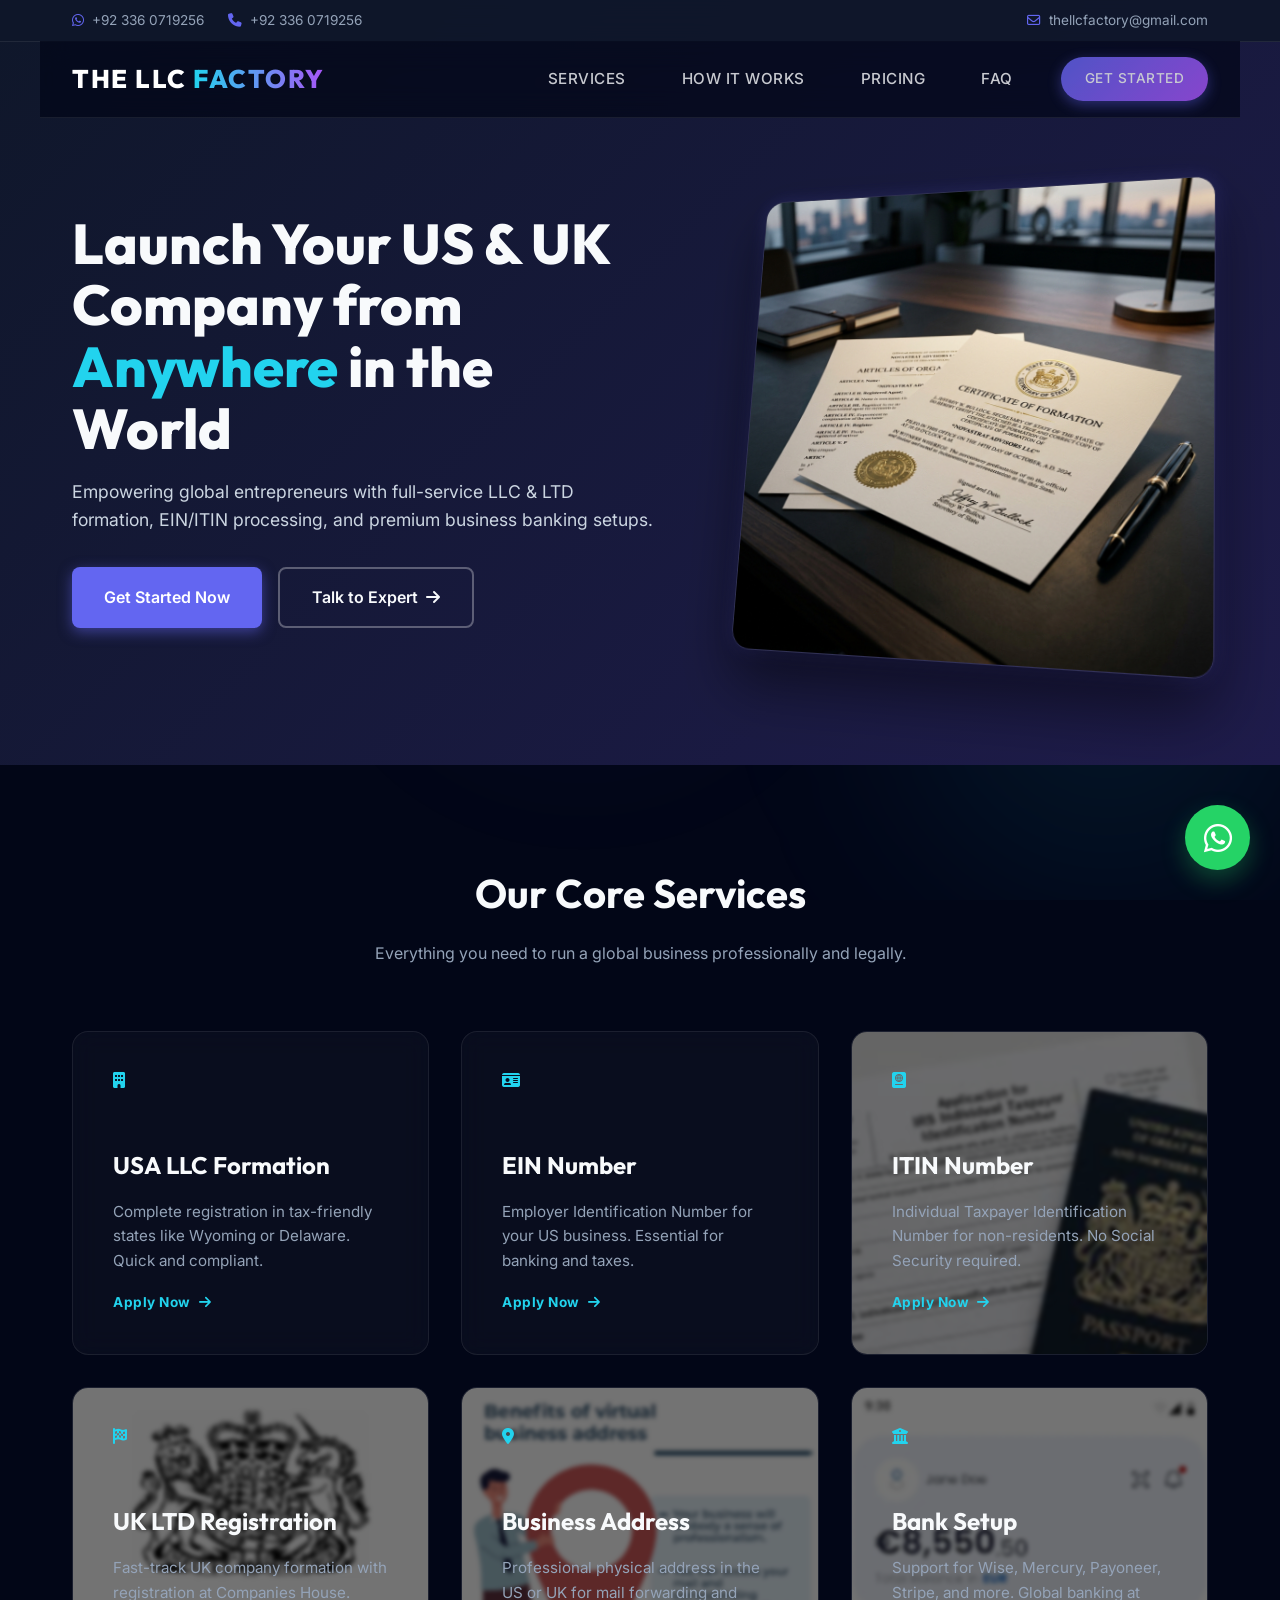
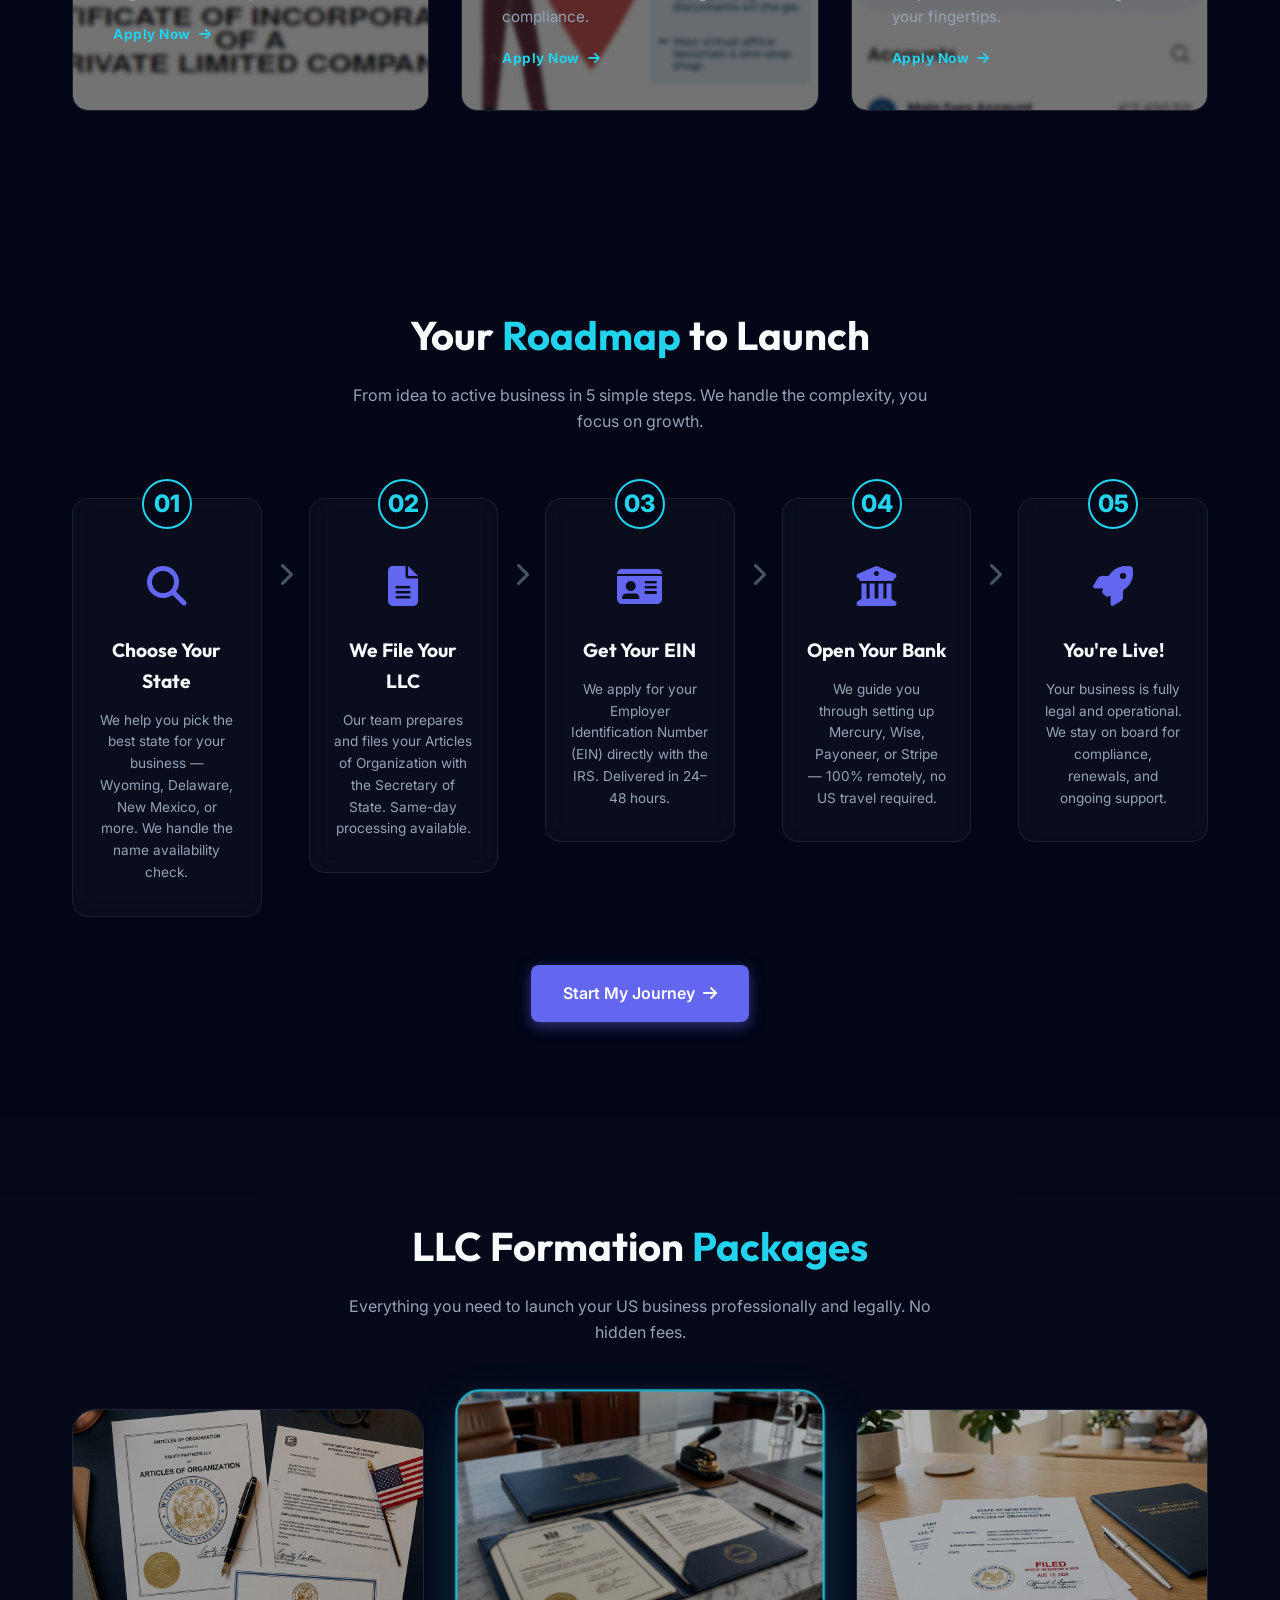
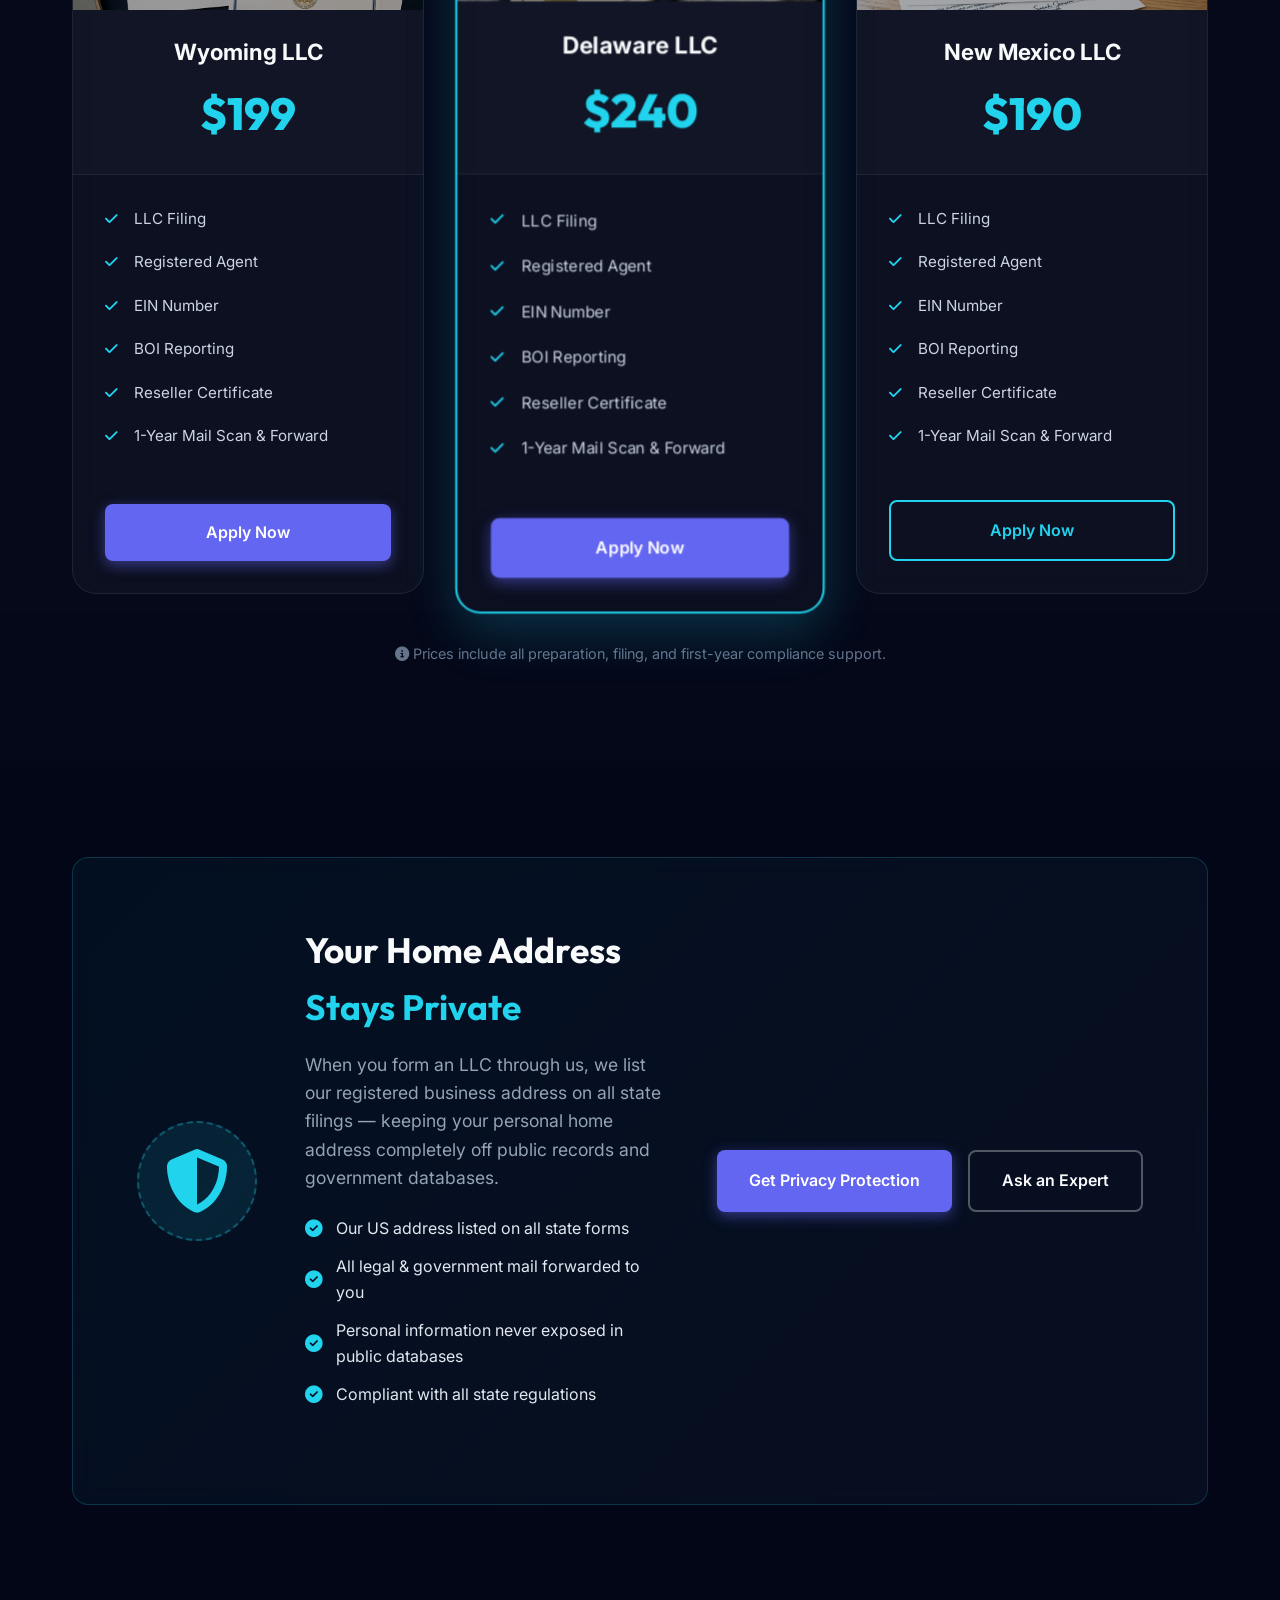
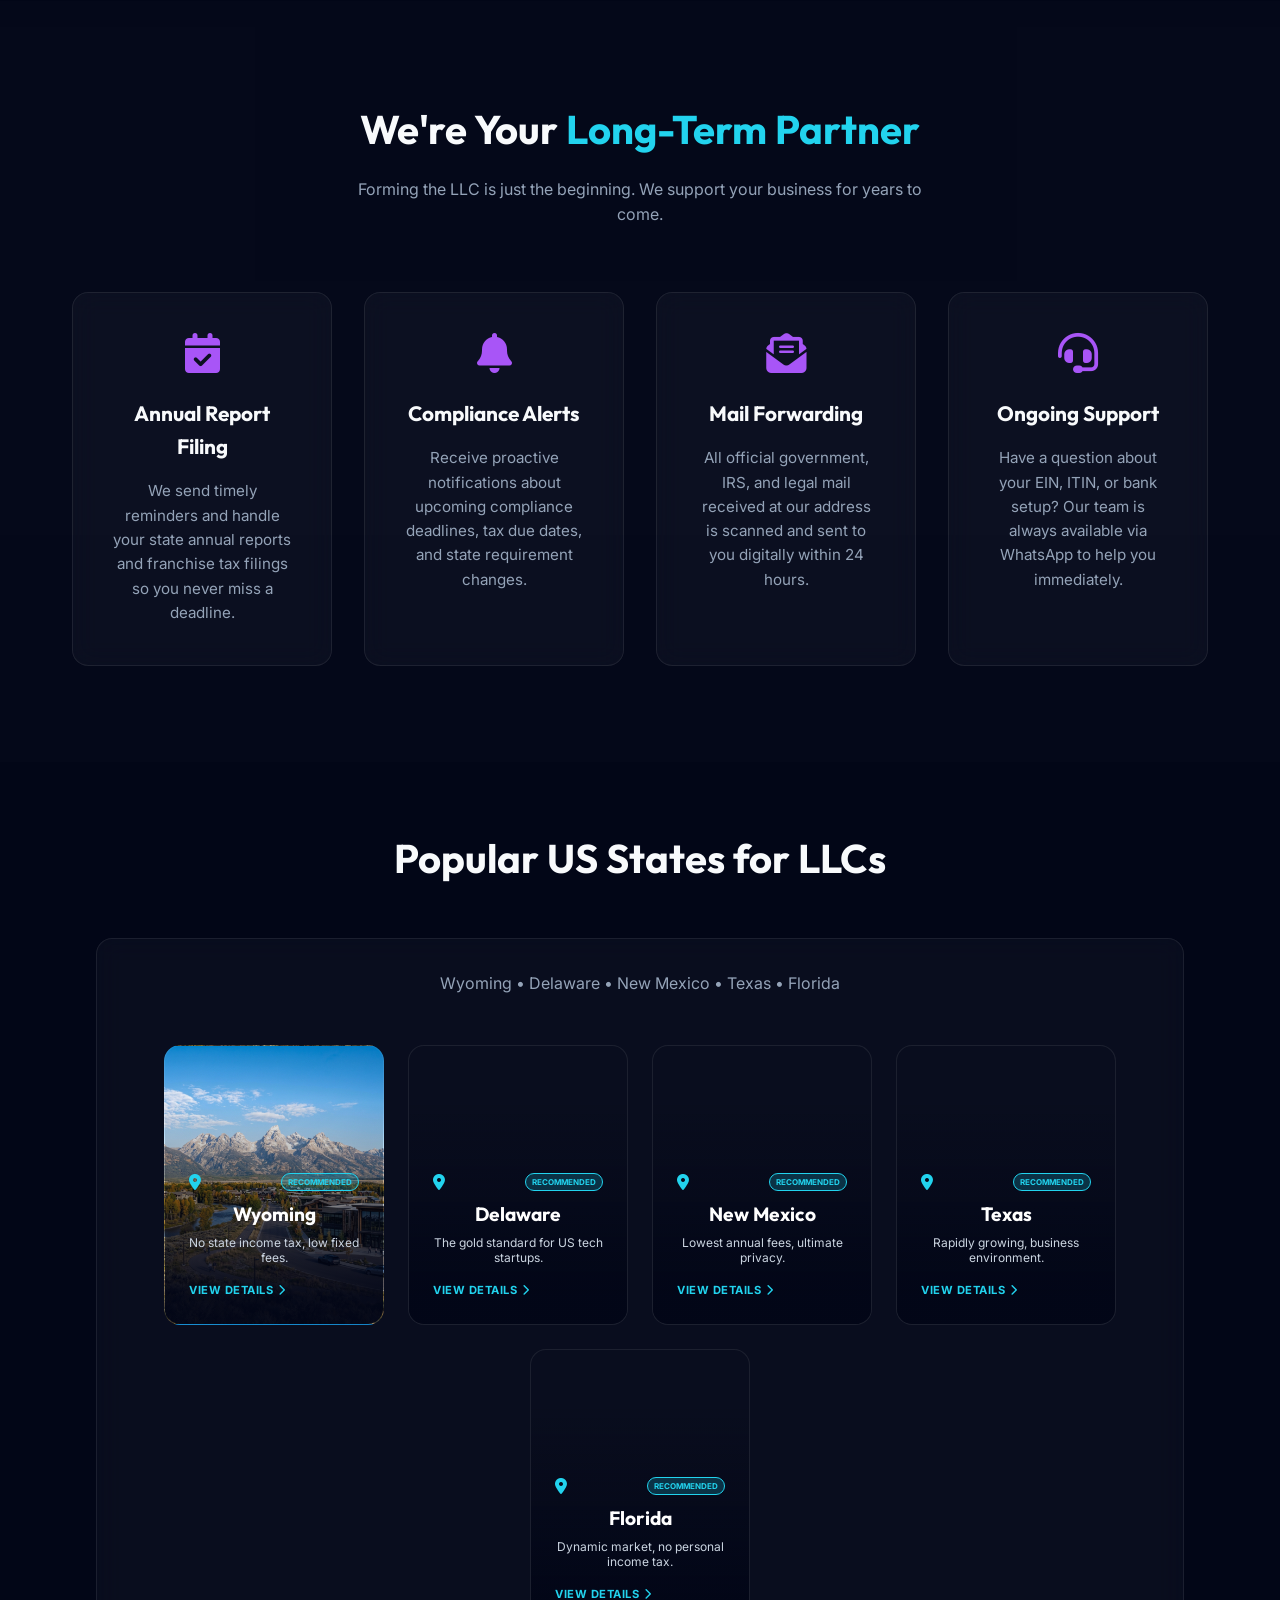
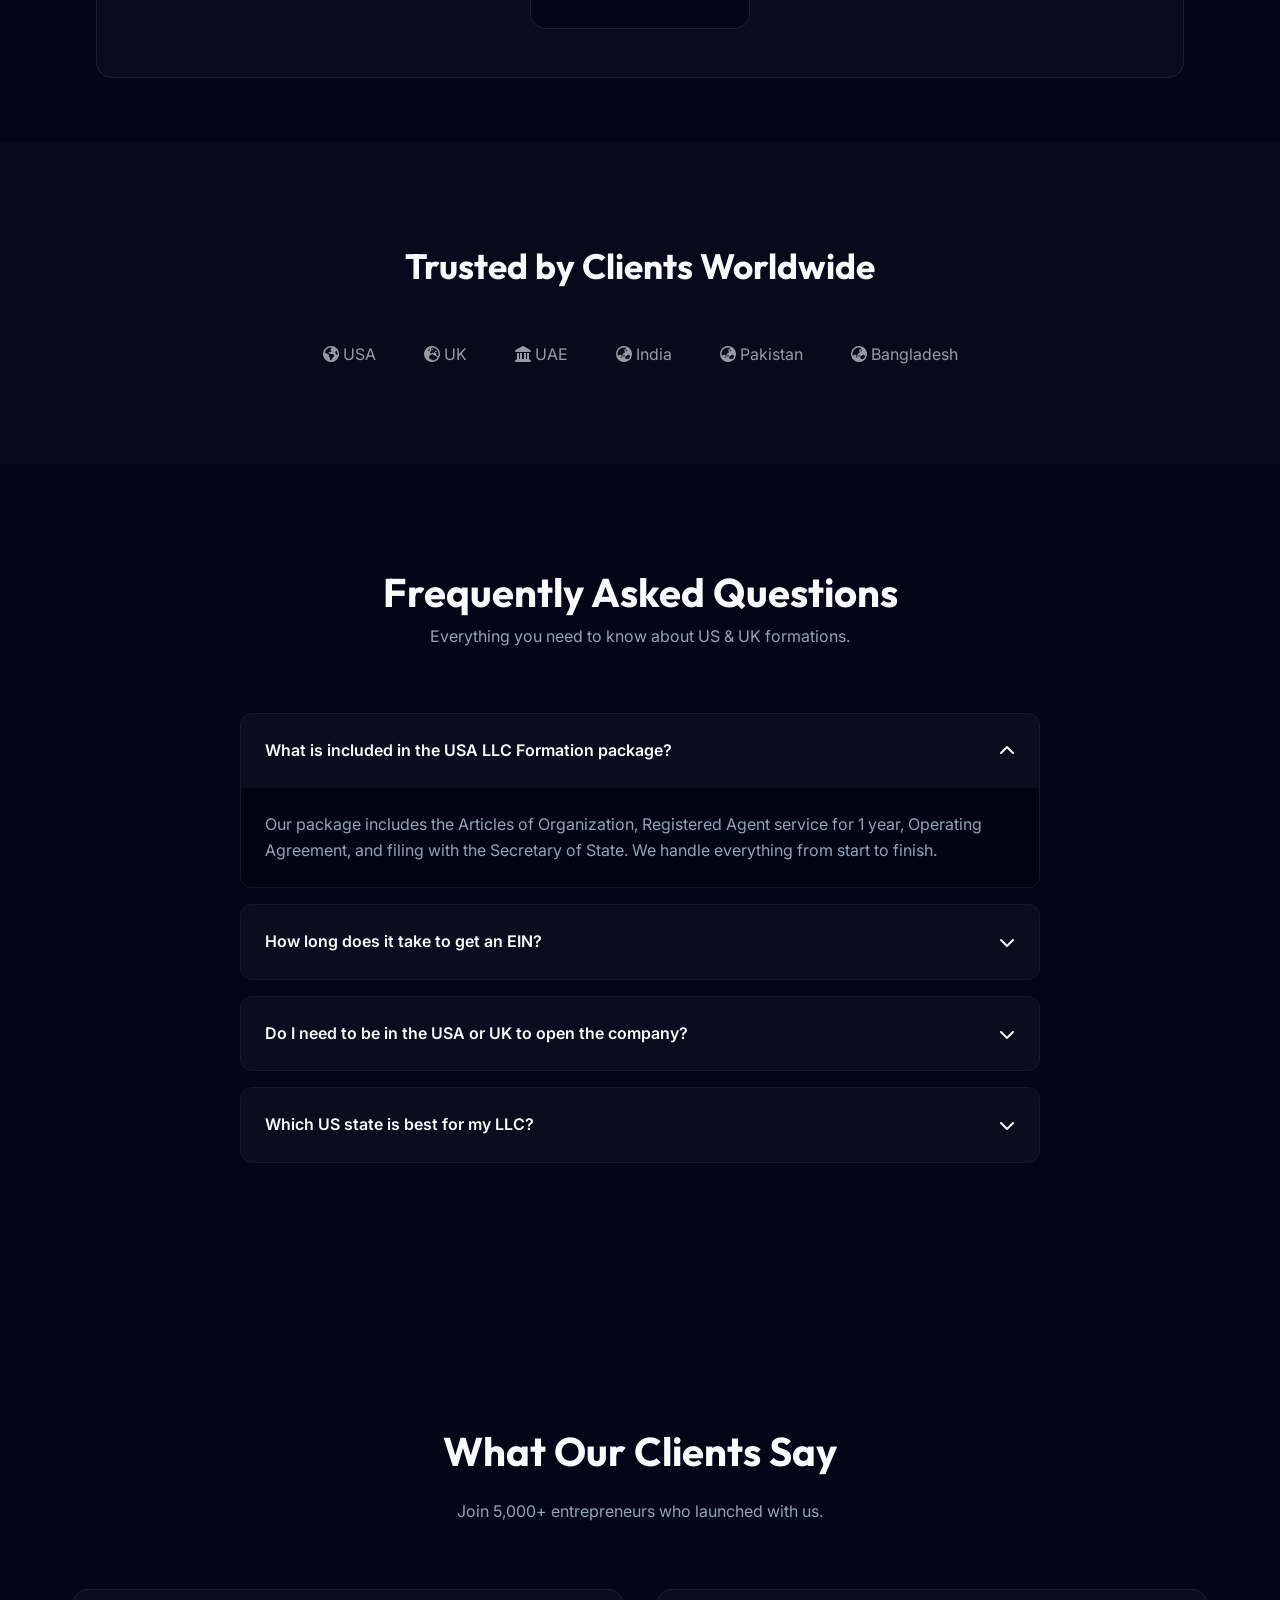
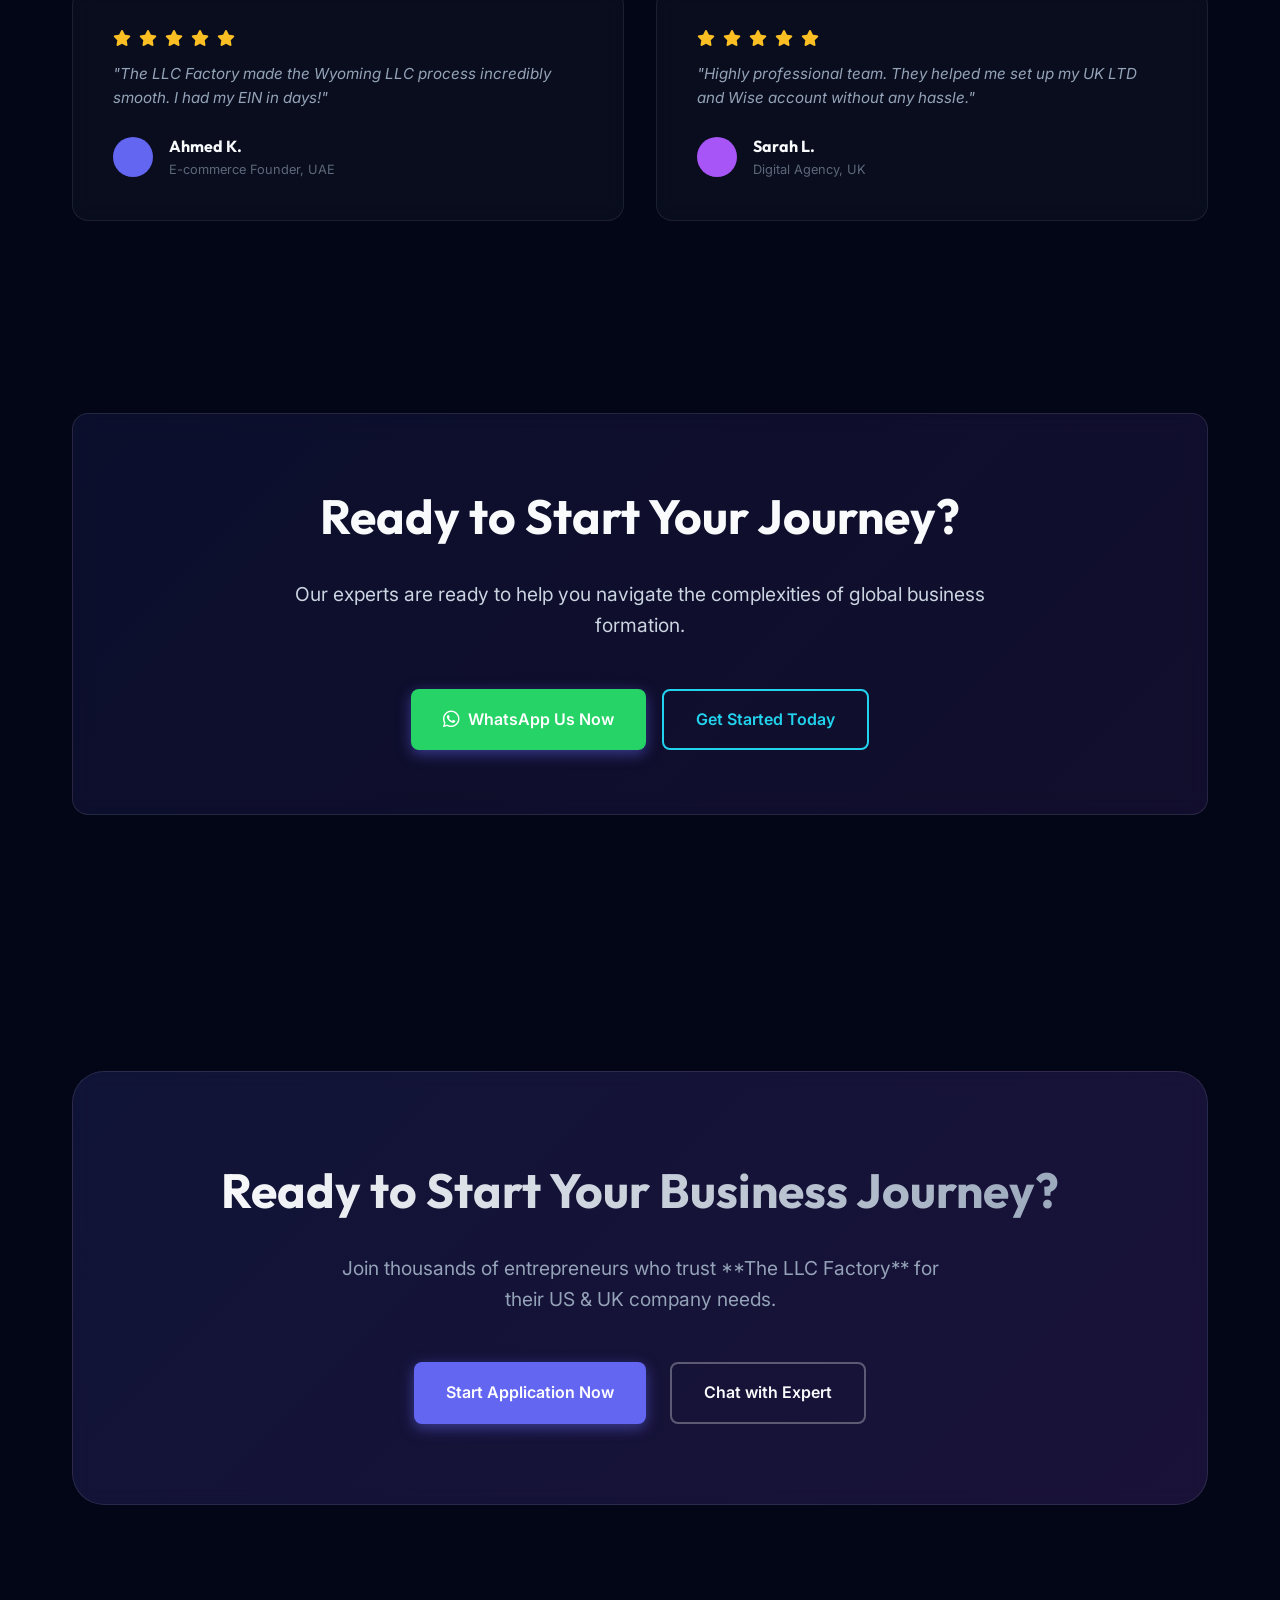
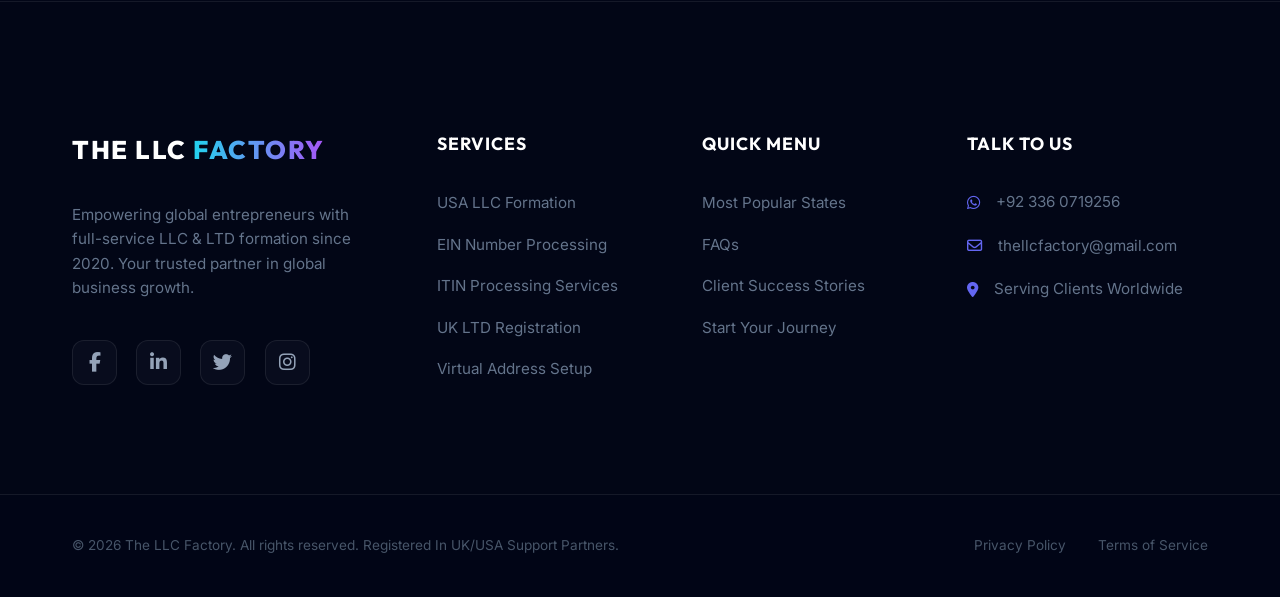
==== commit 27bfef77: "Complete redesign of LLC Formation Packages grid with professional imagery and updated pricing." ====
--- a/index.html
+++ b/index.html
@@ -182,99 +182,77 @@
         </div>
     </section>
 
-    <!-- TRANSPARENT PRICING -->
-    <section id="pricing" style="background: rgba(255,255,255,0.01);">
+    <!-- LLC FORMATION PACKAGES -->
+    <section id="packages" style="background: rgba(255,255,255,0.01);">
         <div class="container">
             <div style="text-align: center; margin-bottom: 4rem;">
-                <h2 style="font-size: 2.5rem; margin-bottom: 1rem;">Transparent <span style="color: var(--accent);">Pricing</span></h2>
-                <p style="color: #94a3b8; max-width: 600px; margin: 0 auto;">No hidden fees. No surprises. Just honest pricing for top-quality service.</p>
-            </div>
-            <div class="pricing-grid">
+                <h2 style="font-size: 2.5rem; margin-bottom: 1rem;">LLC Formation <span style="color: var(--accent);">Packages</span></h2>
+                <p style="color: #94a3b8; max-width: 600px; margin: 0 auto;">Everything you need to launch your US business professionally and legally. No hidden fees.</p>
+            </div>
+            <div class="packages-grid">
                 <!-- Wyoming -->
-                <div class="pricing-card glass">
-                    <div class="pricing-badge">MOST POPULAR</div>
-                    <div class="pricing-state">🏔️ Wyoming LLC</div>
-                    <div class="pricing-breakdown">
-                        <div class="price-row">
-                            <span>State Filing Fee</span>
-                            <span class="price-val">$100</span>
-                        </div>
-                        <div class="price-row">
-                            <span>Our Service Fee</span>
-                            <span class="price-val">$99</span>
-                        </div>
-                        <div class="price-row">
-                            <span>EIN Processing</span>
-                            <span class="price-val">Included</span>
-                        </div>
-                        <div class="price-row">
-                            <span>Registered Agent (1 yr)</span>
-                            <span class="price-val">Included</span>
-                        </div>
-                    </div>
-                    <div class="pricing-total">
-                        <span>Total</span>
-                        <span class="total-val">$199 + $100 State</span>
-                    </div>
-                    <a href="get-started.html?service=USA+LLC&state=Wyoming" class="btn btn-primary btn-glow" style="width: 100%; margin-top: 1.5rem; justify-content: center;">Apply for Wyoming LLC</a>
-                </div>
+                <div class="package-card glass">
+                    <div class="package-img">
+                        <img src="assets/wyoming-llc-package.png" alt="Wyoming LLC Package">
+                    </div>
+                    <div class="package-head">
+                        <span class="package-state">Wyoming LLC</span>
+                        <div class="package-price">$199</div>
+                    </div>
+                    <ul class="package-list">
+                        <li><i class="fas fa-check"></i> LLC Filing</li>
+                        <li><i class="fas fa-check"></i> Registered Agent</li>
+                        <li><i class="fas fa-check"></i> EIN Number</li>
+                        <li><i class="fas fa-check"></i> BOI Reporting</li>
+                        <li><i class="fas fa-check"></i> Reseller Certificate</li>
+                        <li><i class="fas fa-check"></i> 1-Year Mail Scan & Forward</li>
+                    </ul>
+                    <a href="get-started.html?service=USA+LLC&state=Wyoming" class="btn btn-primary btn-glow package-btn">Apply Now</a>
+                </div>
+
                 <!-- Delaware -->
-                <div class="pricing-card glass">
-                    <div class="pricing-state">🏛️ Delaware LLC</div>
-                    <div class="pricing-breakdown">
-                        <div class="price-row">
-                            <span>State Filing Fee</span>
-                            <span class="price-val">$90</span>
-                        </div>
-                        <div class="price-row">
-                            <span>Our Service Fee</span>
-                            <span class="price-val">$99</span>
-                        </div>
-                        <div class="price-row">
-                            <span>EIN Processing</span>
-                            <span class="price-val">Included</span>
-                        </div>
-                        <div class="price-row">
-                            <span>Registered Agent (1 yr)</span>
-                            <span class="price-val">Included</span>
-                        </div>
-                    </div>
-                    <div class="pricing-total">
-                        <span>Total</span>
-                        <span class="total-val">$189 + $90 State</span>
-                    </div>
-                    <a href="get-started.html?service=USA+LLC&state=Delaware" class="btn btn-outline" style="width: 100%; margin-top: 1.5rem; justify-content: center;">Apply for Delaware LLC</a>
-                </div>
+                <div class="package-card glass featured">
+                    <div class="package-img">
+                        <img src="assets/delaware-llc-package.png" alt="Delaware LLC Package">
+                    </div>
+                    <div class="package-head">
+                        <span class="package-state">Delaware LLC</span>
+                        <div class="package-price">$240</div>
+                    </div>
+                    <ul class="package-list">
+                        <li><i class="fas fa-check"></i> LLC Filing</li>
+                        <li><i class="fas fa-check"></i> Registered Agent</li>
+                        <li><i class="fas fa-check"></i> EIN Number</li>
+                        <li><i class="fas fa-check"></i> BOI Reporting</li>
+                        <li><i class="fas fa-check"></i> Reseller Certificate</li>
+                        <li><i class="fas fa-check"></i> 1-Year Mail Scan & Forward</li>
+                    </ul>
+                    <a href="get-started.html?service=USA+LLC&state=Delaware" class="btn btn-primary btn-glow package-btn">Apply Now</a>
+                </div>
+
                 <!-- New Mexico -->
-                <div class="pricing-card glass">
-                    <div class="pricing-badge" style="background: rgba(168,85,247,0.2); color: var(--secondary); border-color: var(--secondary);">CHEAPEST FEES</div>
-                    <div class="pricing-state">🌵 New Mexico LLC</div>
-                    <div class="pricing-breakdown">
-                        <div class="price-row">
-                            <span>State Filing Fee</span>
-                            <span class="price-val">$50</span>
-                        </div>
-                        <div class="price-row">
-                            <span>Our Service Fee</span>
-                            <span class="price-val">$99</span>
-                        </div>
-                        <div class="price-row">
-                            <span>EIN Processing</span>
-                            <span class="price-val">Included</span>
-                        </div>
-                        <div class="price-row">
-                            <span>No Annual Fee</span>
-                            <span class="price-val" style="color: #4ade80;">✓ FREE</span>
-                        </div>
-                    </div>
-                    <div class="pricing-total">
-                        <span>Total</span>
-                        <span class="total-val">$149 + $50 State</span>
-                    </div>
-                    <a href="get-started.html?service=USA+LLC&state=New+Mexico" class="btn btn-outline" style="width: 100%; margin-top: 1.5rem; justify-content: center;">Apply for NM LLC</a>
-                </div>
-            </div>
-            <p style="text-align: center; margin-top: 2rem; color: #64748b; font-size: 0.9rem;"><i class="fas fa-shield-alt" style="color: var(--accent);"></i> &nbsp;All prices are in USD. State fees are government-mandated and go directly to the Secretary of State. Our service fee covers preparation, filing, and support.</p>
+                <div class="package-card glass">
+                    <div class="package-img">
+                        <img src="assets/new-mexico-llc-package.png" alt="New Mexico LLC Package">
+                    </div>
+                    <div class="package-head">
+                        <span class="package-state">New Mexico LLC</span>
+                        <div class="package-price">$190</div>
+                    </div>
+                    <ul class="package-list">
+                        <li><i class="fas fa-check"></i> LLC Filing</li>
+                        <li><i class="fas fa-check"></i> Registered Agent</li>
+                        <li><i class="fas fa-check"></i> EIN Number</li>
+                        <li><i class="fas fa-check"></i> BOI Reporting</li>
+                        <li><i class="fas fa-check"></i> Reseller Certificate</li>
+                        <li><i class="fas fa-check"></i> 1-Year Mail Scan & Forward</li>
+                    </ul>
+                    <a href="get-started.html?service=USA+LLC&state=New+Mexico" class="btn btn-outline package-btn" style="border-color: var(--accent); color: var(--accent);">Apply Now</a>
+                </div>
+            </div>
+            <p style="text-align: center; margin-top: 3rem; color: #64748b; font-size: 0.9rem;">
+                <i class="fas fa-info-circle"></i> Prices include all preparation, filing, and first-year compliance support.
+            </p>
         </div>
     </section>
 
@@ -386,91 +364,6 @@
                             <span class="view-details">VIEW DETAILS <i class="fas fa-chevron-right"></i></span>
                         </div>
                     </a>
-                </div>
-            </div>
-        </div>
-    </section>
-
-    <!-- WYOMING LLC MEGA PACKAGE -->
-    <section id="wyoming-package">
-        <div class="container">
-            <div style="text-align: center; margin-bottom: 4rem;">
-                <h2 style="font-size: 2.5rem; margin-bottom: 1rem;">Start Your Business with <span style="color: var(--accent);">Wyoming LLC</span></h2>
-                <p style="color: #94a3b8; max-width: 650px; margin: 0 auto;">The #1 choice for international entrepreneurs. Everything you need to legally launch your US business — all in one premium package.</p>
-            </div>
-            <div class="wyoming-package-wrapper">
-                <div class="wyoming-img-side">
-                    <img src="assets/wyoming-llc-package.png" alt="Wyoming LLC Formation Documents Package" class="wyoming-pkg-img">
-                    <div class="wyoming-price-tag glass">
-                        <span class="price-label">Complete Package</span>
-                        <span class="price-amount">$199</span>
-                        <span class="price-note">+ State Filing Fee</span>
-                    </div>
-                </div>
-                <div class="wyoming-details-side">
-                    <h3 style="font-size: 1.8rem; margin-bottom: 0.5rem;">Wyoming LLC Formation Package</h3>
-                    <p style="color: var(--accent); font-weight: 700; font-size: 1.1rem; margin-bottom: 2rem;">Everything included. No hidden fees. No upsells.</p>
-                    
-                    <div class="package-includes">
-                        <div class="pkg-item">
-                            <div class="pkg-icon"><i class="fas fa-file-contract"></i></div>
-                            <div>
-                                <h4>Articles of Organization</h4>
-                                <p>We prepare and file your official LLC formation documents with the Wyoming Secretary of State. Same-day processing available.</p>
-                            </div>
-                        </div>
-                        <div class="pkg-item">
-                            <div class="pkg-icon"><i class="fas fa-id-badge"></i></div>
-                            <div>
-                                <h4>EIN Number (Tax ID)</h4>
-                                <p>We apply for your Employer Identification Number directly with the IRS. Essential for opening bank accounts and filing taxes. Delivered in 24-48 hours.</p>
-                            </div>
-                        </div>
-                        <div class="pkg-item">
-                            <div class="pkg-icon"><i class="fas fa-clipboard-check"></i></div>
-                            <div>
-                                <h4>Annual Report Filing</h4>
-                                <p>We handle your first-year Wyoming Annual Report filing. We send reminders before deadlines so your LLC stays in good standing.</p>
-                            </div>
-                        </div>
-                        <div class="pkg-item">
-                            <div class="pkg-icon"><i class="fas fa-user-tie"></i></div>
-                            <div>
-                                <h4>Registered Agent (1 Year)</h4>
-                                <p>A Wyoming-based registered agent to accept all legal and state correspondence on behalf of your LLC. Included free for the first year.</p>
-                            </div>
-                        </div>
-                        <div class="pkg-item">
-                            <div class="pkg-icon"><i class="fas fa-map-marker-alt"></i></div>
-                            <div>
-                                <h4>US Business Address</h4>
-                                <p>Get a real US business address for your LLC filings, keeping your personal home address 100% private from public databases.</p>
-                            </div>
-                        </div>
-                        <div class="pkg-item">
-                            <div class="pkg-icon"><i class="fas fa-fingerprint"></i></div>
-                            <div>
-                                <h4>BOI Reporting Compliance</h4>
-                                <p>Federal Beneficial Ownership Information (BOI) reporting is now mandatory. We handle your initial BOI filing to keep you 100% compliant with FinCEN.</p>
-                            </div>
-                        </div>
-                        <div class="pkg-item">
-                            <div class="pkg-icon"><i class="fas fa-handshake"></i></div>
-                            <div>
-                                <h4>Operating Agreement</h4>
-                                <p>Professionally drafted LLC Operating Agreement customized for your business structure. Required by banks and investors.</p>
-                            </div>
-                        </div>
-                    </div>
-
-                    <div class="pkg-cta-row" style="margin-top: 2.5rem;">
-                        <a href="get-started.html?service=USA+LLC&state=Wyoming" class="btn btn-primary btn-glow" style="font-size: 1.1rem; padding: 1.2rem 2.5rem;">
-                            <i class="fas fa-rocket"></i> Start Wyoming LLC — $199
-                        </a>
-                        <a href="https://wa.me/923360719256" class="btn btn-outline" target="_blank">
-                            <i class="fab fa-whatsapp"></i> Ask Questions First
-                        </a>
-                    </div>
                 </div>
             </div>
         </div>
--- a/style.css
+++ b/style.css
@@ -880,122 +880,7 @@
   color: var(--light);
 }
 
-/* Wyoming LLC Package Section */
-.wyoming-package-wrapper {
-  display: flex;
-  gap: 4rem;
-  align-items: center;
-}
-
-.wyoming-img-side {
-  flex: 1;
-  position: relative;
-}
-
-.wyoming-pkg-img {
-  width: 100%;
-  border-radius: 20px;
-  border: 1px solid var(--glass-border);
-  box-shadow: 0 30px 60px rgba(0,0,0,0.5), 0 0 30px rgba(99, 102, 241, 0.15);
-  transition: var(--transition);
-}
-
-.wyoming-pkg-img:hover {
-  transform: scale(1.03);
-  box-shadow: 0 35px 70px rgba(0,0,0,0.6), 0 0 40px rgba(34, 211, 238, 0.2);
-}
-
-.wyoming-price-tag {
-  position: absolute;
-  bottom: -25px;
-  right: -15px;
-  padding: 1.5rem 2rem;
-  text-align: center;
-  display: flex;
-  flex-direction: column;
-  gap: 0.2rem;
-  border: 2px solid var(--accent);
-  background: rgba(2, 6, 23, 0.9) !important;
-  backdrop-filter: blur(20px);
-}
-
-.price-label {
-  font-size: 0.75rem;
-  color: #94a3b8;
-  letter-spacing: 1px;
-  text-transform: uppercase;
-  font-weight: 600;
-}
-
-.price-amount {
-  font-size: 3rem;
-  font-weight: 900;
-  color: var(--accent);
-  line-height: 1;
-  font-family: 'Outfit', sans-serif;
-}
-
-.price-note {
-  font-size: 0.8rem;
-  color: #64748b;
-}
-
-.wyoming-details-side {
-  flex: 1.2;
-}
-
-.package-includes {
-  display: flex;
-  flex-direction: column;
-  gap: 1.5rem;
-}
-
-.pkg-item {
-  display: flex;
-  gap: 1.2rem;
-  align-items: flex-start;
-  padding: 1rem;
-  border-radius: 12px;
-  transition: var(--transition);
-  border: 1px solid transparent;
-}
-
-.pkg-item:hover {
-  background: rgba(255, 255, 255, 0.04);
-  border-color: var(--glass-border);
-  transform: translateX(5px);
-}
-
-.pkg-icon {
-  width: 50px;
-  height: 50px;
-  min-width: 50px;
-  border-radius: 12px;
-  background: linear-gradient(135deg, rgba(99, 102, 241, 0.2), rgba(168, 85, 247, 0.2));
-  display: flex;
-  align-items: center;
-  justify-content: center;
-  color: var(--accent);
-  font-size: 1.3rem;
-}
-
-.pkg-item h4 {
-  font-size: 1.1rem;
-  margin-bottom: 0.3rem;
-  color: #fff;
-}
-
-.pkg-item p {
-  font-size: 0.9rem;
-  color: #94a3b8;
-  line-height: 1.5;
-}
-
-.pkg-cta-row {
-  display: flex;
-  gap: 1rem;
-  flex-wrap: wrap;
-}
+/* Wyoming LLC Package Section REMOVED */
 
 /* Roadmap Section */
 .roadmap-grid {
@@ -1064,87 +949,101 @@
   padding-top: 4rem;
 }
 
-/* Pricing Section */
-.pricing-grid {
+/* LLC Formation Packages */
+.packages-grid {
   display: grid;
-  grid-template-columns: repeat(auto-fit, minmax(300px, 1fr));
-  gap: 2rem;
+  grid-template-columns: repeat(auto-fit, minmax(320px, 1fr));
+  gap: 2.5rem;
   margin-top: 3rem;
 }
 
-.pricing-card {
-  padding: 3rem 2rem;
+.package-card {
+  display: flex;
+  flex-direction: column;
+  transition: var(--transition);
   position: relative;
-  display: flex;
-  flex-direction: column;
-  transition: var(--transition);
-  border: 1px solid rgba(255, 255, 255, 0.05);
-}
-
-.pricing-card:hover {
+  overflow: hidden;
+  border-radius: 24px;
+}
+
+.package-card.featured {
+  border: 2px solid var(--accent);
+  transform: scale(1.05);
+  box-shadow: 0 20px 50px rgba(34, 211, 238, 0.2);
+  z-index: 2;
+}
+
+.package-img {
+  width: 100%;
+  height: 200px;
+  overflow: hidden;
+  position: relative;
+}
+
+.package-img img {
+  width: 100%;
+  height: 100%;
+  object-fit: cover;
+  transition: var(--transition);
+  filter: brightness(0.7);
+}
+
+.package-card:hover .package-img img {
+  transform: scale(1.1);
+  filter: brightness(0.9);
+}
+
+.package-head {
+  padding: 1.5rem 2rem;
+  text-align: center;
+  background: rgba(255, 255, 255, 0.02);
+  border-bottom: 1px solid var(--glass-border);
+}
+
+.package-state {
+  font-size: 1.4rem;
+  font-weight: 700;
+  color: var(--light);
+  display: block;
+  margin-bottom: 0.5rem;
+}
+
+.package-price {
+  font-size: 2.8rem;
+  font-weight: 800;
+  color: var(--accent);
+  font-family: 'Outfit', sans-serif;
+}
+
+.package-list {
+  list-style: none;
+  padding: 2rem;
+  flex-grow: 1;
+}
+
+.package-list li {
+  display: flex;
+  align-items: center;
+  gap: 1rem;
+  margin-bottom: 1.2rem;
+  color: #cbd5e1;
+  font-size: 0.95rem;
+}
+
+.package-list i {
+  color: #22d3ee;
+  font-size: 0.9rem;
+}
+
+.package-btn {
+  margin: 0 2rem 2rem;
+  justify-content: center;
+}
+
+.package-card:hover {
   transform: translateY(-10px);
-  border-color: rgba(99, 102, 241, 0.4);
-  box-shadow: 0 20px 40px rgba(0, 0, 0, 0.4);
-}
-
-.pricing-badge {
-  position: absolute;
-  top: -15px;
-  left: 50%;
-  transform: translateX(-50%);
-  background: rgba(34, 211, 238, 0.2);
-  color: var(--accent);
-  padding: 0.4rem 1rem;
-  border-radius: 20px;
-  font-size: 0.75rem;
-  font-weight: 800;
-  letter-spacing: 1px;
-  border: 1px solid var(--accent);
-}
-
-.pricing-state {
-  font-size: 1.5rem;
-  font-weight: 700;
-  text-align: center;
-  margin-bottom: 2rem;
-  color: #fff;
-}
-
-.pricing-breakdown {
-  flex-grow: 1;
-  display: flex;
-  flex-direction: column;
-  gap: 1rem;
-  margin-bottom: 2rem;
-}
-
-.price-row {
-  display: flex;
-  justify-content: space-between;
-  align-items: center;
-  font-size: 0.95rem;
-  color: #cbd5e1;
-  padding-bottom: 0.5rem;
-  border-bottom: 1px dashed rgba(255, 255, 255, 0.1);
-}
-
-.price-val {
-  font-weight: 700;
-  color: #fff;
-}
-
-.pricing-total {
-  display: flex;
-  justify-content: space-between;
-  align-items: center;
-  padding-top: 1rem;
-  border-top: 2px solid rgba(255, 255, 255, 0.1);
-  font-size: 1.2rem;
-  font-weight: 800;
-}
-
-.total-val {
-  color: var(--accent);
+  background: rgba(255, 255, 255, 0.05);
+  border-color: rgba(255, 255, 255, 0.2);
 }
 
 /* Privacy Section */
@@ -1315,13 +1214,7 @@
   .privacy-banner { flex-direction: column; text-align: center; }
   .privacy-list li { justify-content: center; }
   .privacy-cta { align-items: center; }
-  .pricing-grid { grid-template-columns: 1fr; }
-  .compliance-grid { grid-template-columns: 1fr; }
-  .wyoming-package-wrapper { flex-direction: column; gap: 3rem; }
-  .wyoming-img-side { width: 100%; }
-  .wyoming-price-tag { right: 10px; bottom: -20px; padding: 1rem 1.5rem; }
-  .price-amount { font-size: 2.2rem; }
-  .pkg-cta-row { flex-direction: column; width: 100%; }
-  .pkg-cta-row .btn { width: 100%; }
-}
-
+  .packages-grid { grid-template-columns: 1fr; }
+  .package-card.featured { transform: scale(1); }
+}
+
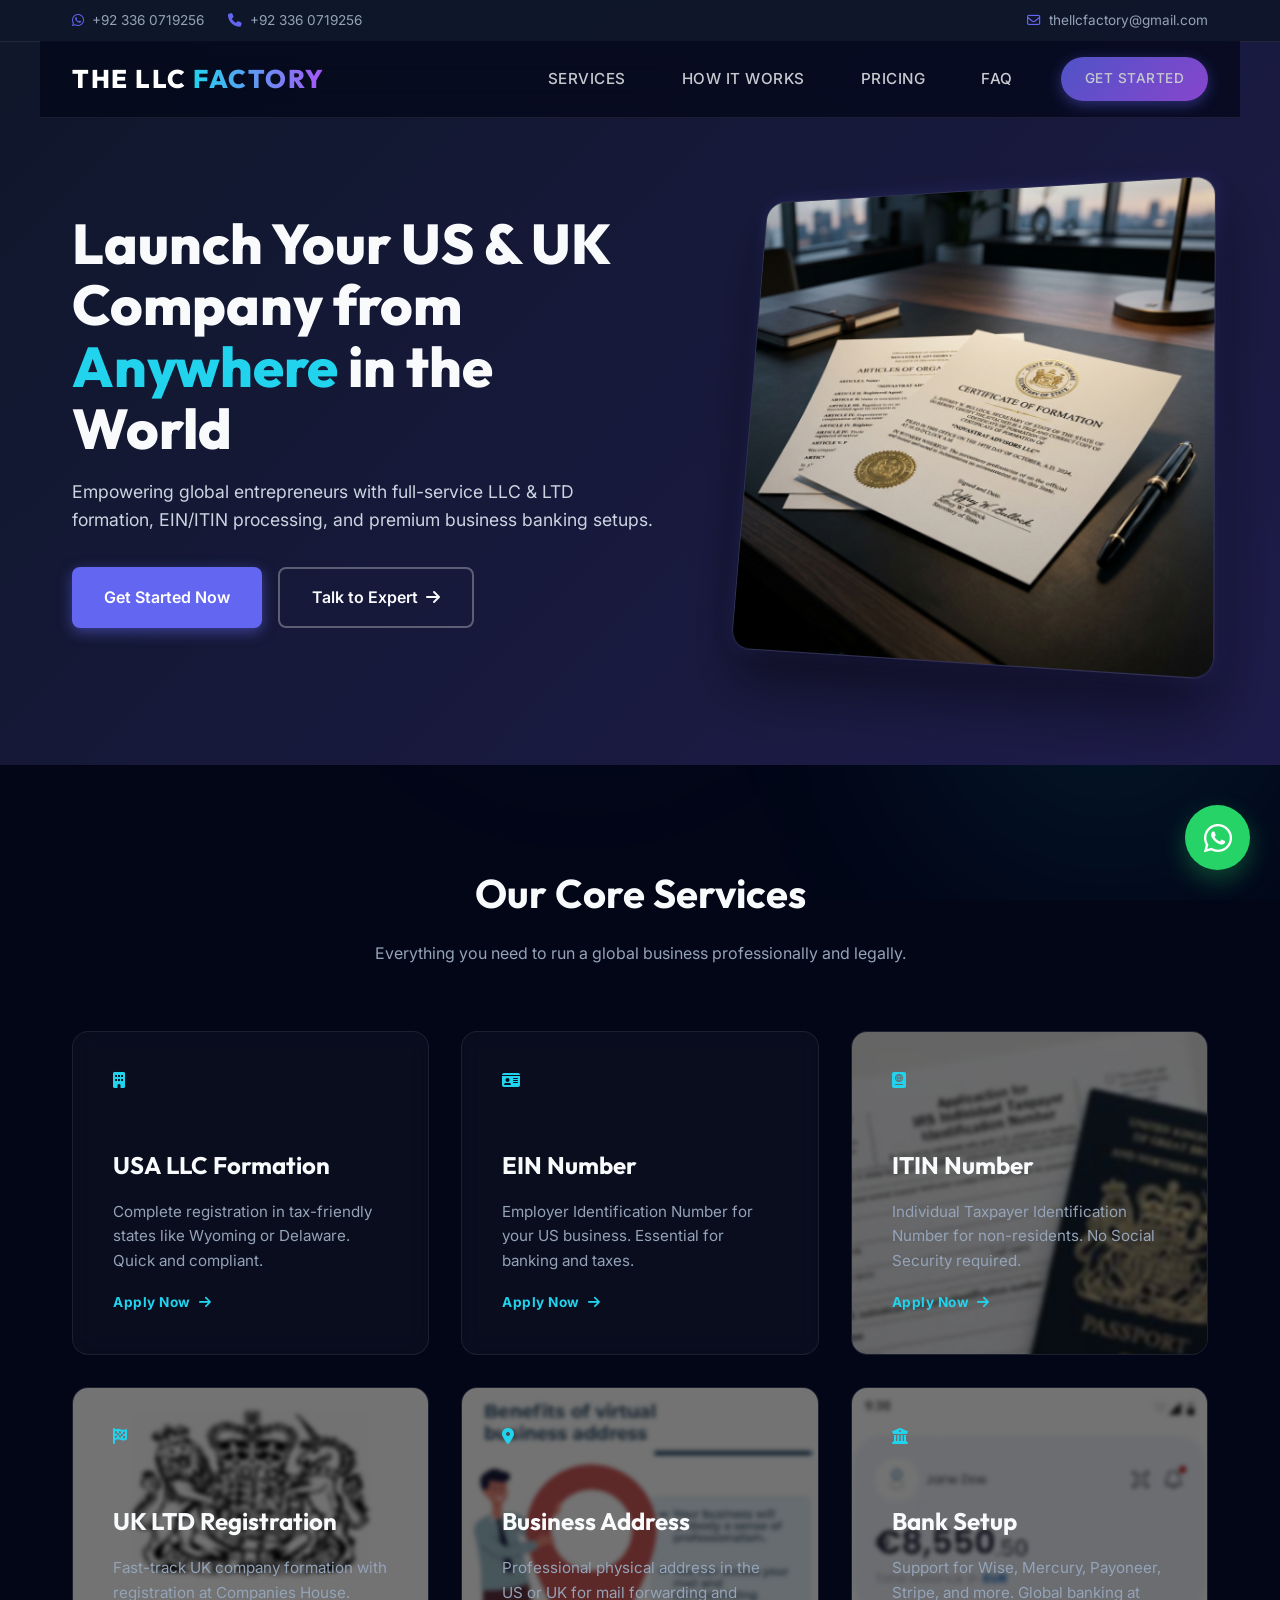
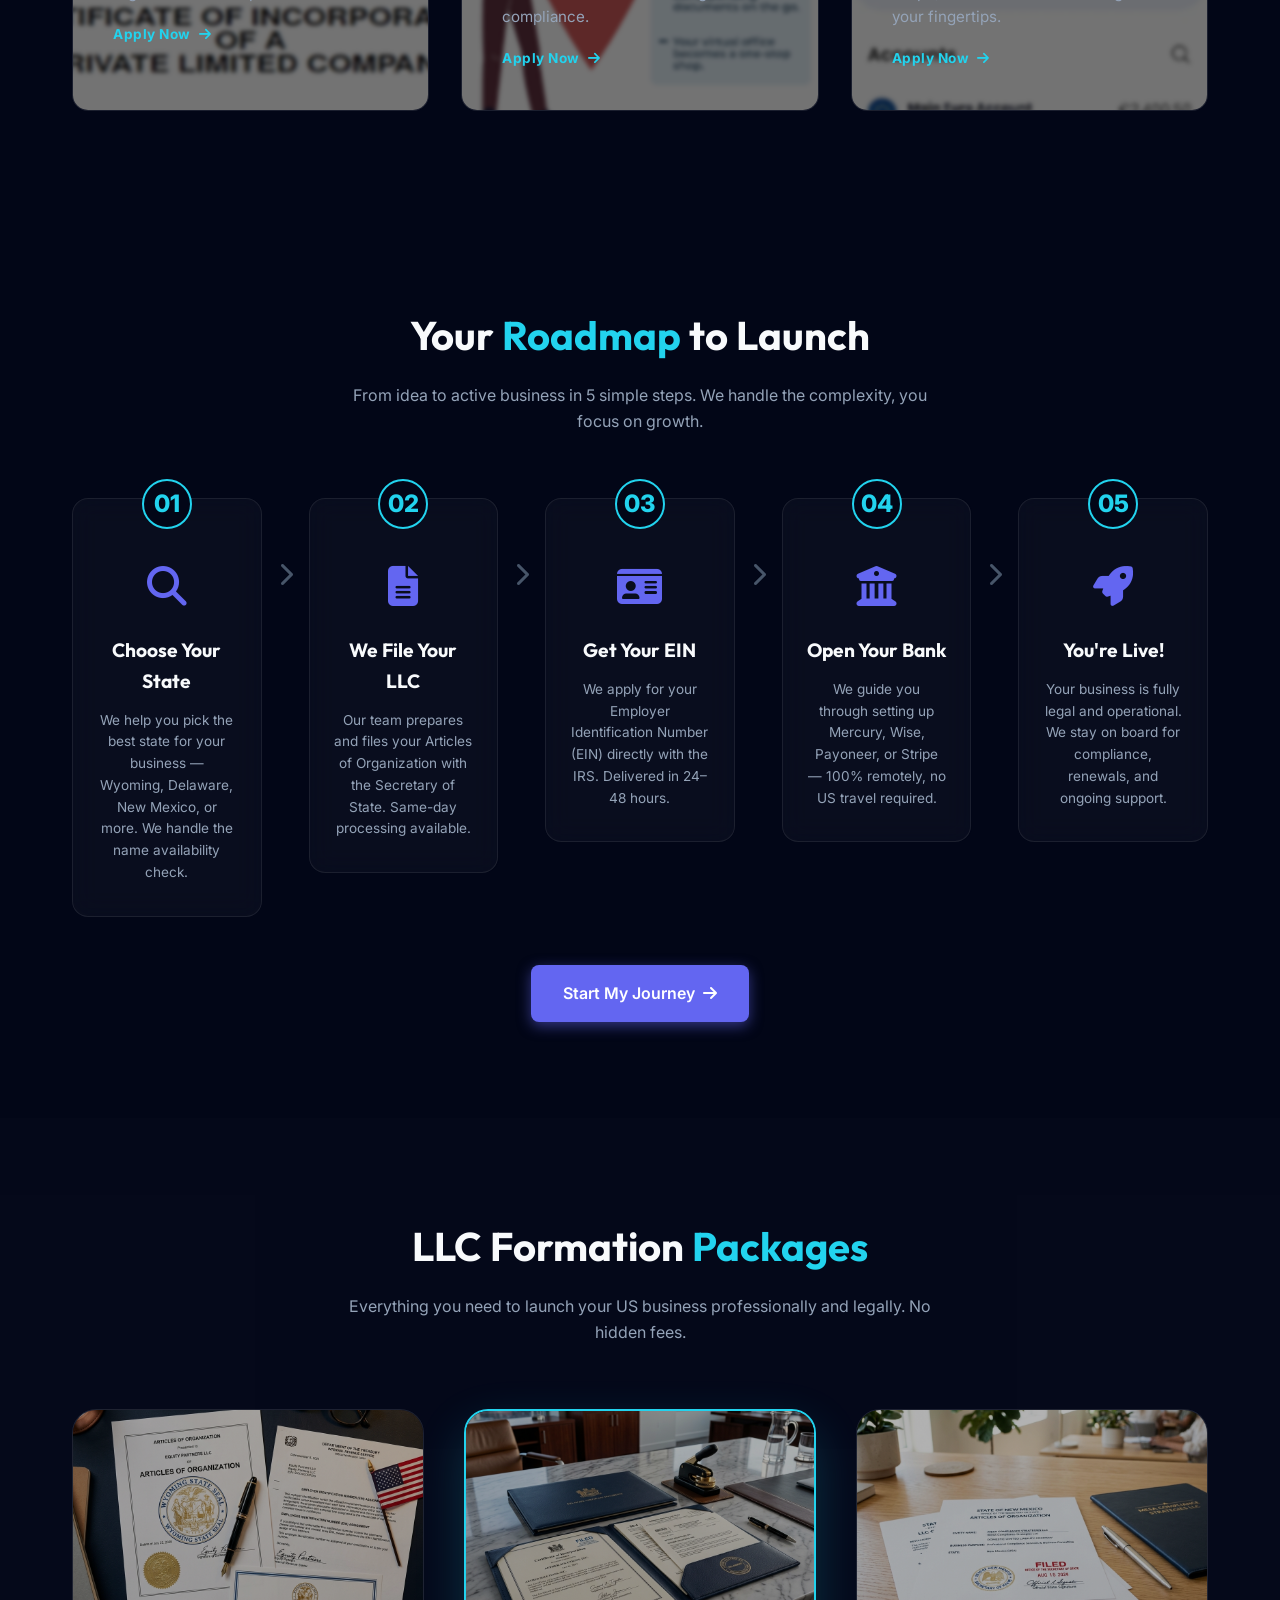
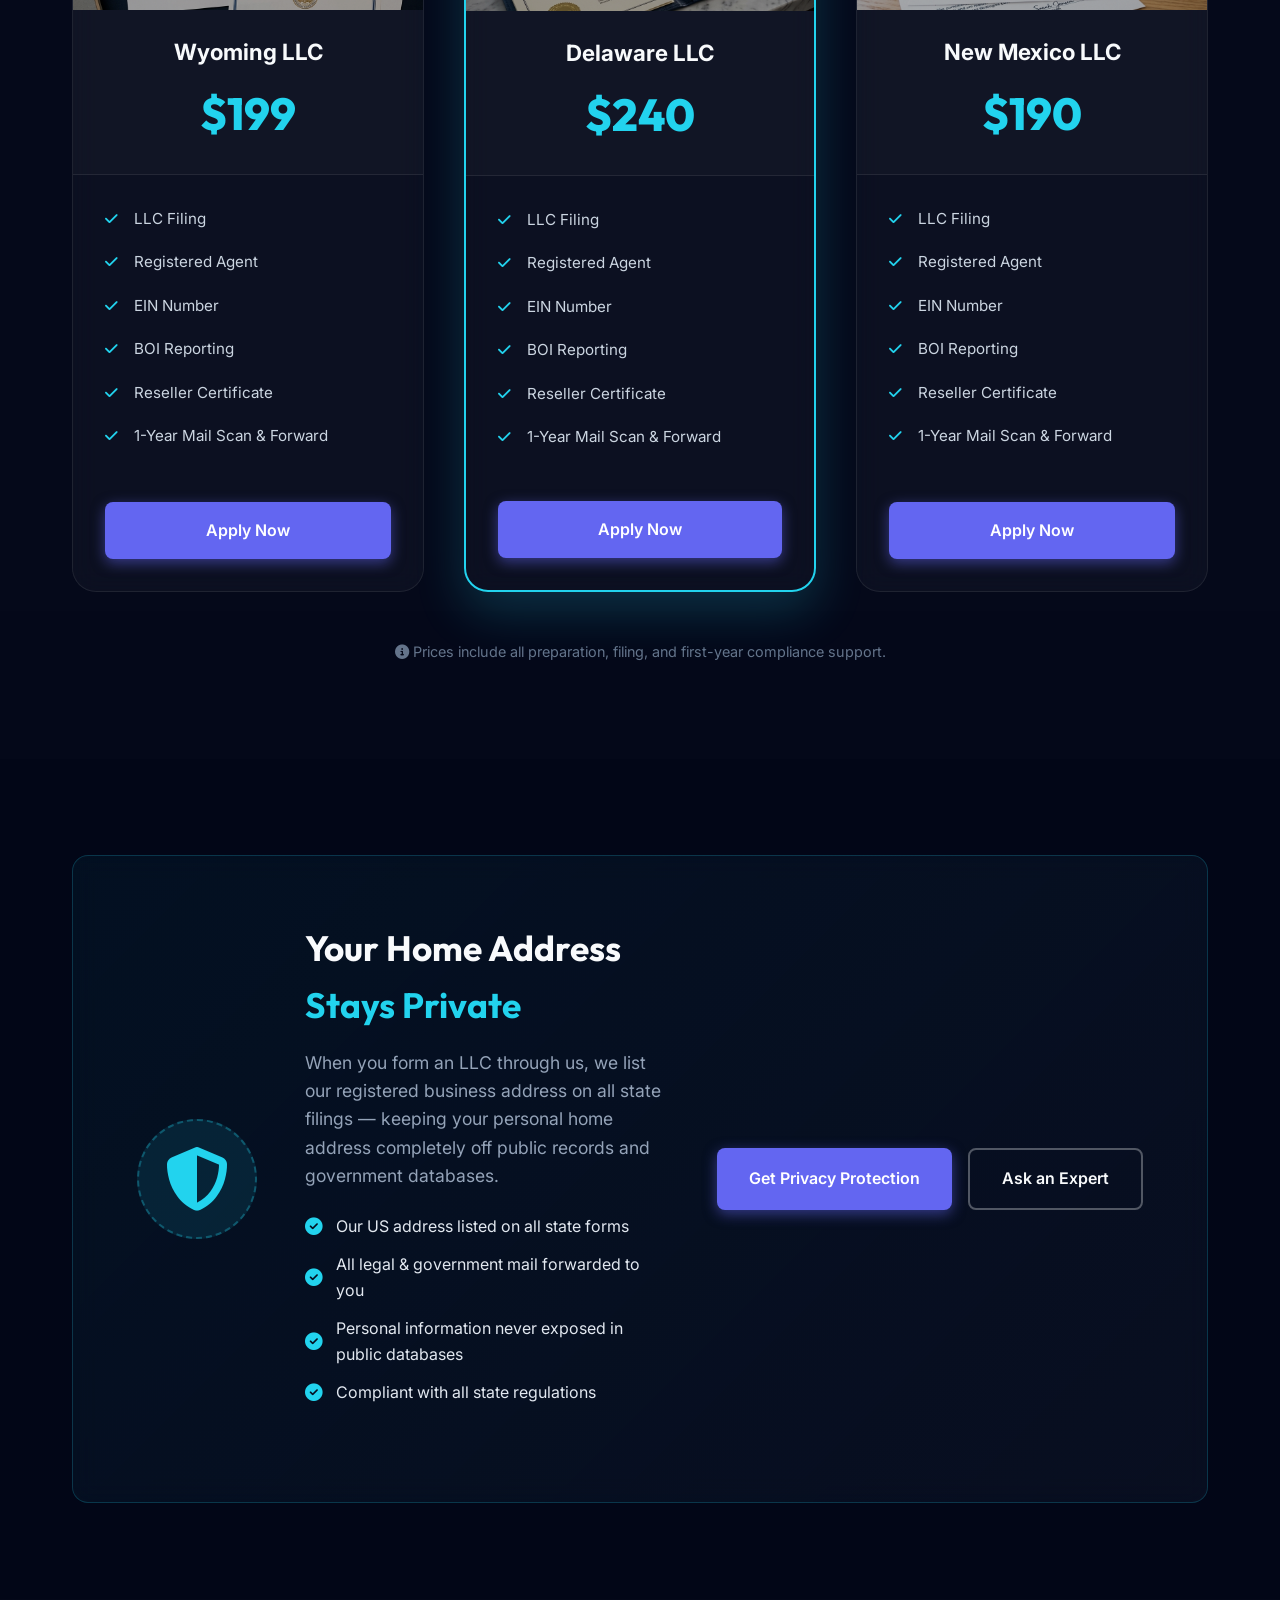
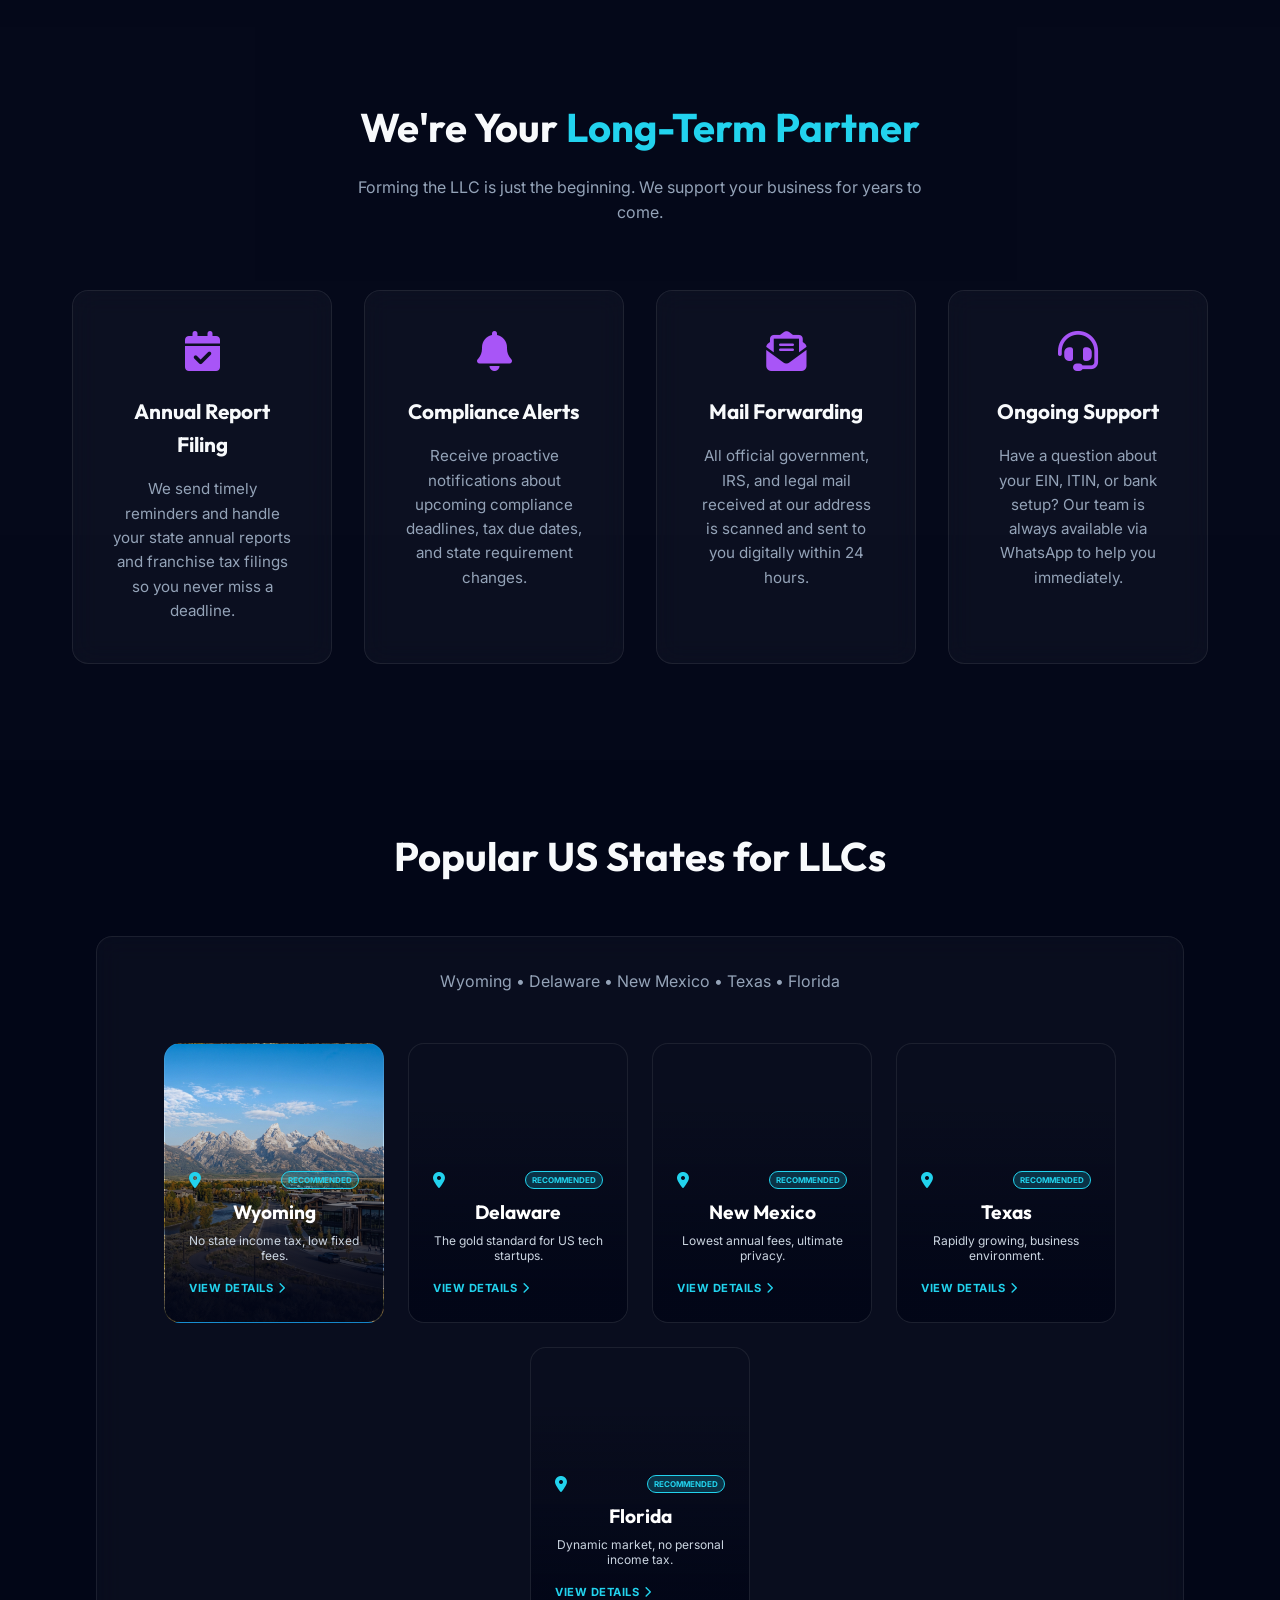
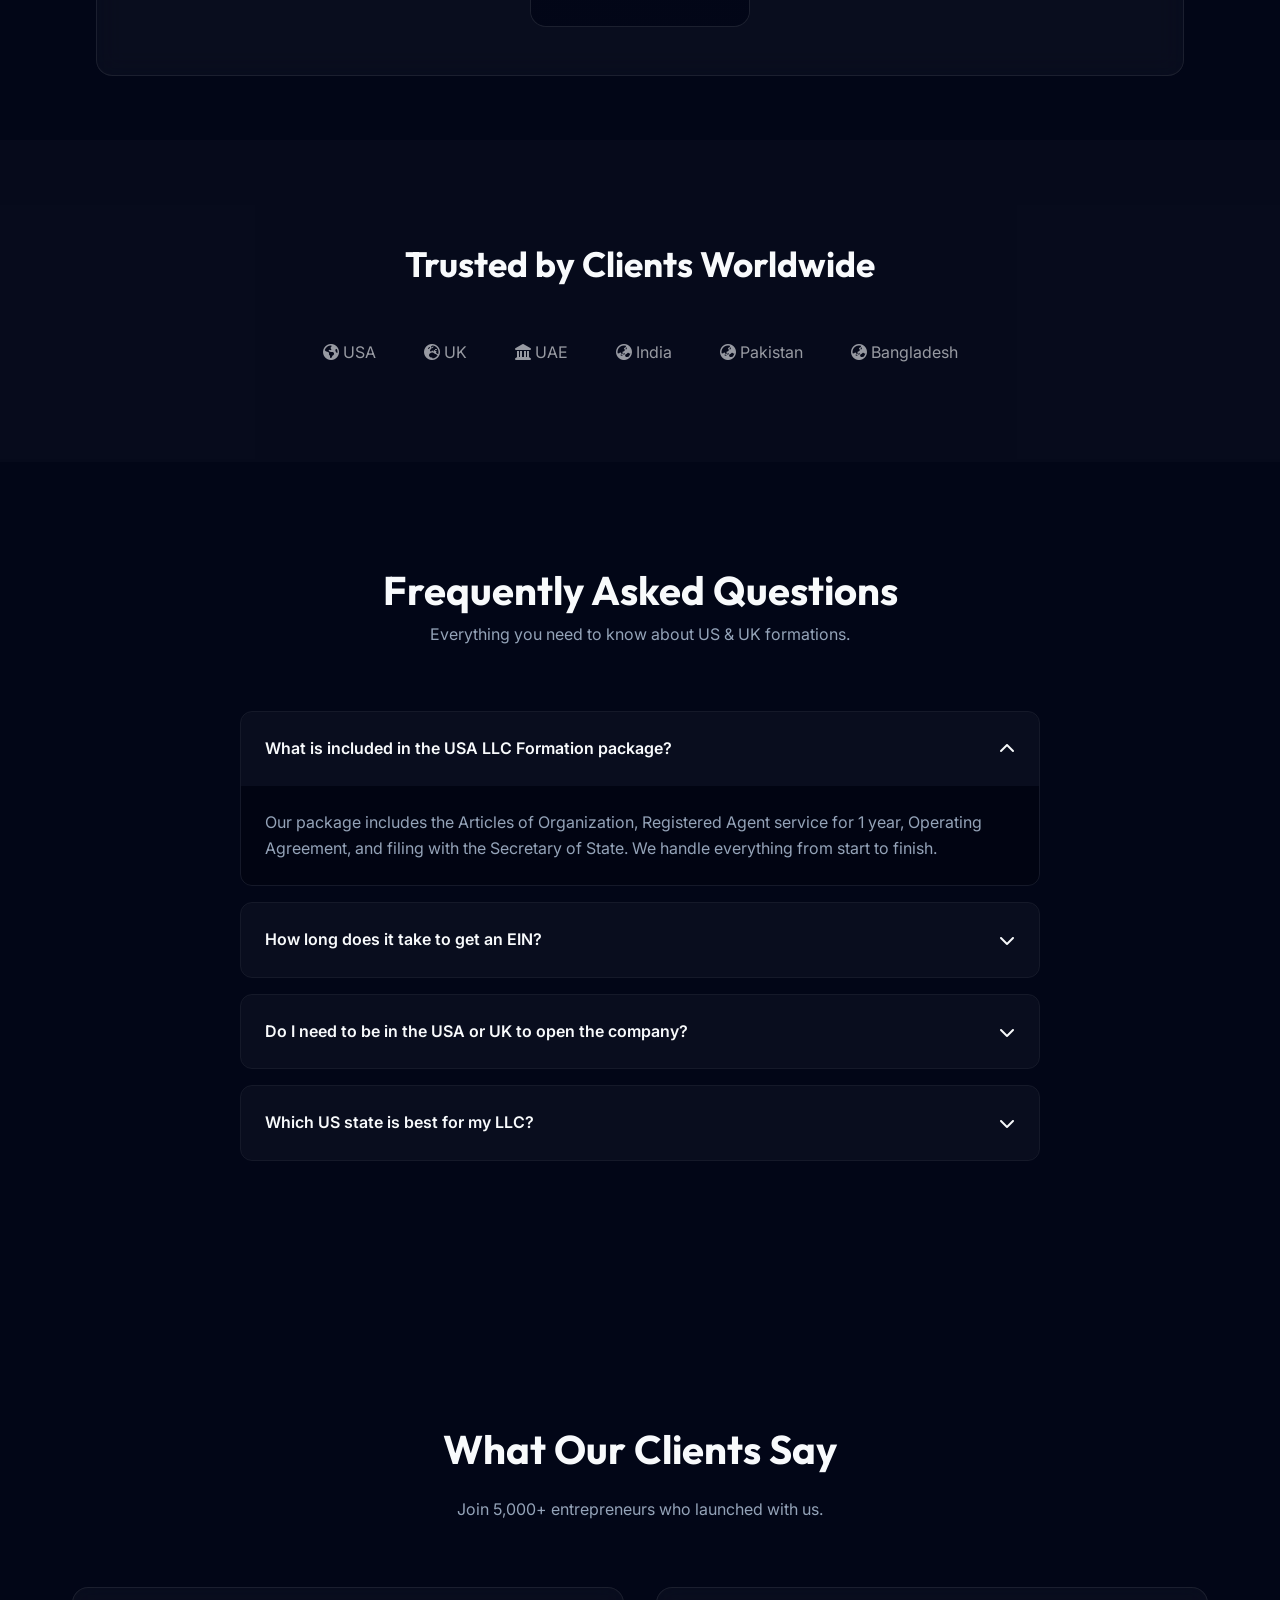
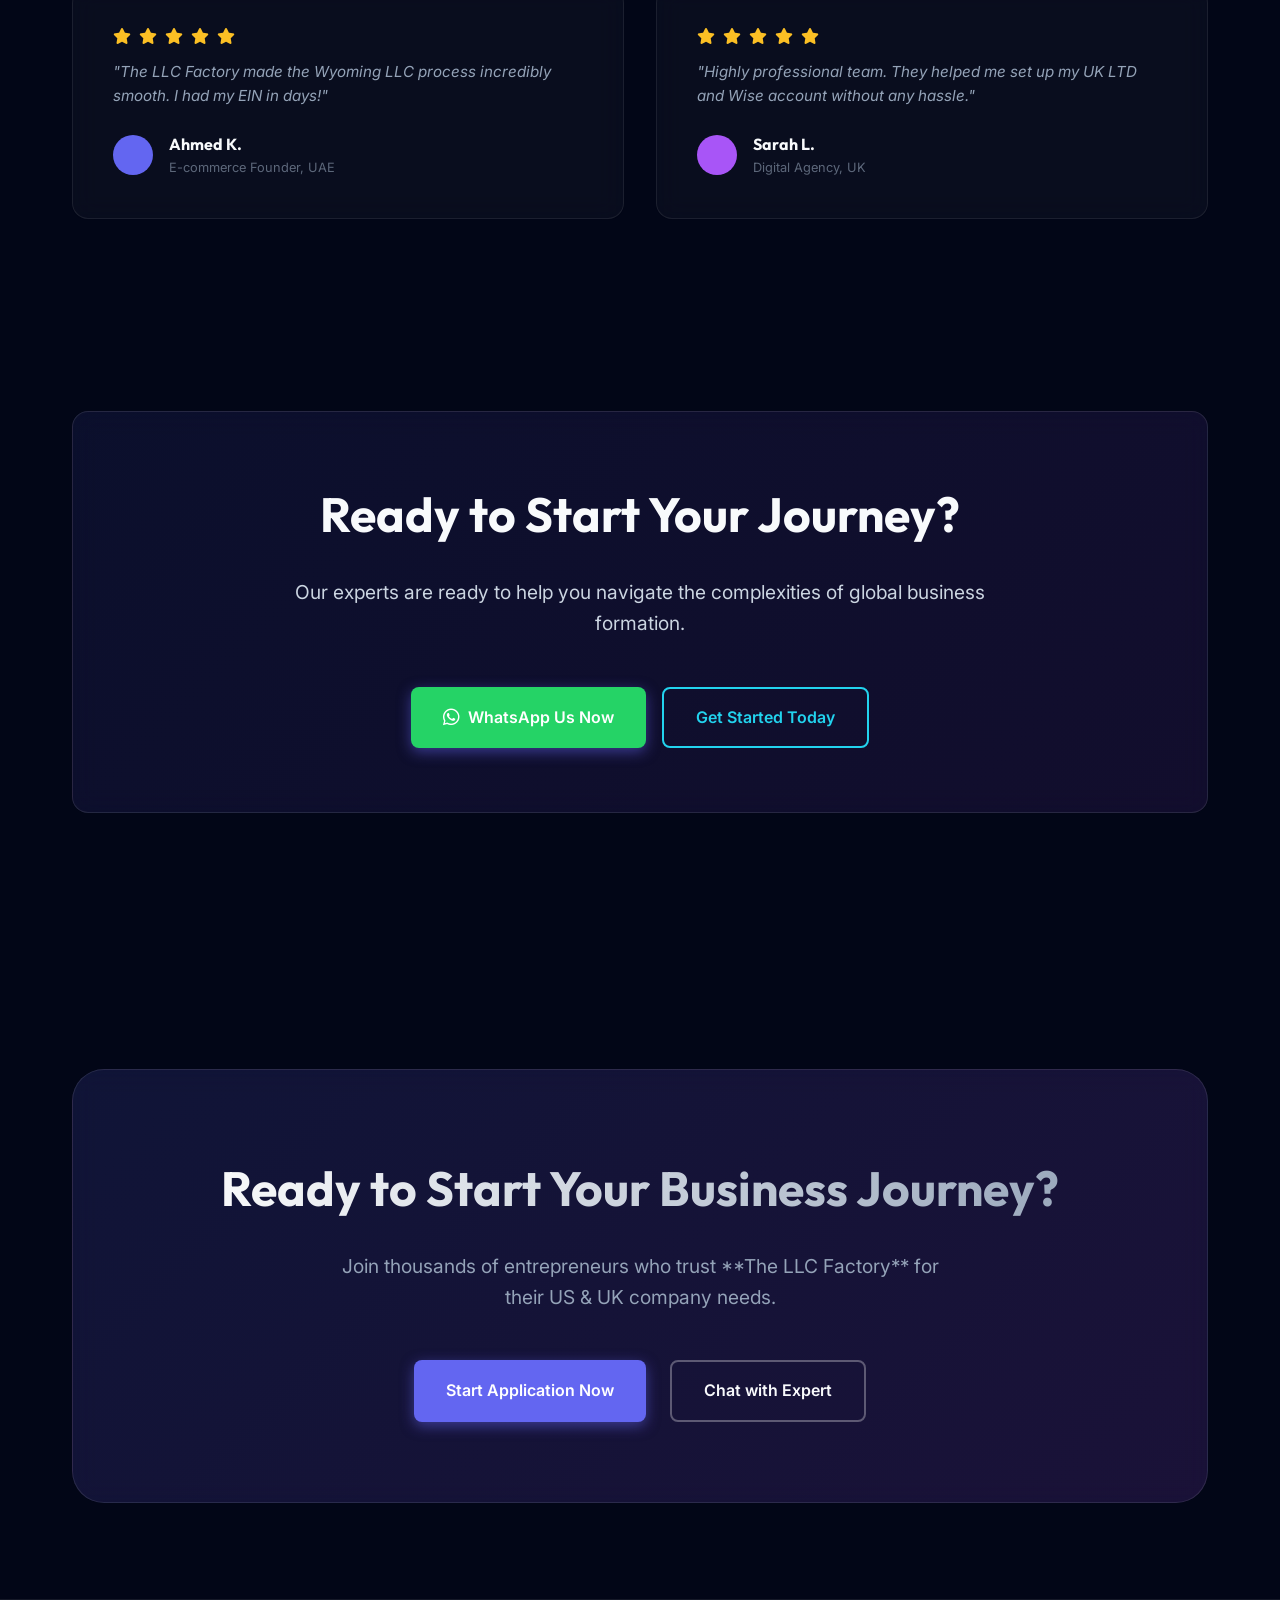
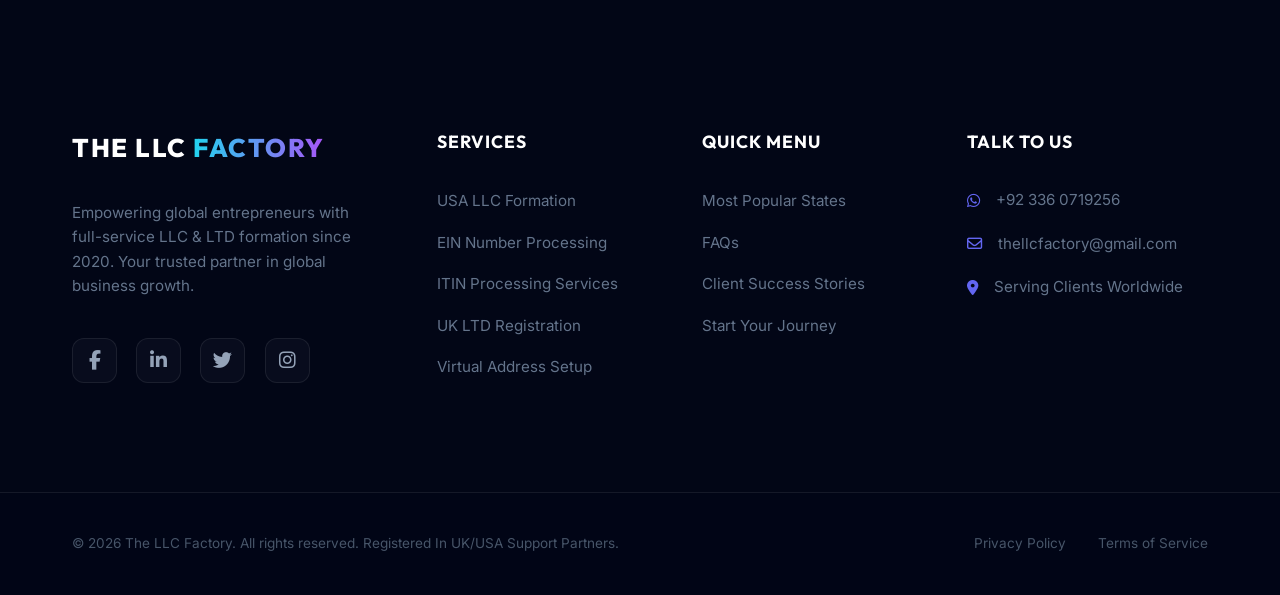
==== commit 5bc3e0d0: "Deep mobile UI/UX fixes: card consistency, button text wrapping fix, form padding on mobile." ====
--- a/index.html
+++ b/index.html
@@ -4,10 +4,25 @@
     <meta charset="UTF-8">
     <meta name="viewport" content="width=device-width, initial-scale=1.0">
     <title>The LLC Factory | Global US & UK Company Formation</title>
-    <meta name="description" content="Launch your US LLC or UK LTD from anywhere in the world. Get EIN, ITIN, and business banking setup for your global business professionally and legally. Expert US & UK company formation services.">
-    <meta name="keywords" content="US LLC, UK LTD, EIN Number, ITIN Processing, Wyoming LLC, Delaware LLC, Global Business Banking, Mercury Bank Setup">
+    <meta name="description" content="Launch your US LLC or UK LTD from anywhere in the world. Specializing in Wyoming LLC, Delaware formation, and New Mexico privacy LLCs. Get EIN, ITIN, and US business banking professionally and legally. The best company formation service for global entrepreneurs.">
+    <meta name="keywords" content="Wyoming LLC, Delaware LLC, New Mexico LLC, US Company Formation, UK LTD Registration, EIN Number, ITIN Processing, Global Business Banking, Mercury Bank Setup, Reseller Certificate, BOI Reporting">
     <link rel="canonical" href="https://thellcfactory.com/index.html">
     <link rel="stylesheet" href="style.css">
+    
+    <!-- Open Graph / Facebook -->
+    <meta property="og:type" content="website">
+    <meta property="og:url" content="https://thellcfactory.com/">
+    <meta property="og:title" content="The LLC Factory | Top-Rated US & UK Company Formation">
+    <meta property="og:description" content="Form your US LLC for $199 with our all-in-one package. Includes EIN, Registered Agent, and BOI Reporting.">
+    <meta property="og:image" content="https://thellcfactory.com/assets/wyoming-llc-package.png">
+
+    <!-- Twitter -->
+    <meta property="twitter:card" content="summary_large_image">
+    <meta property="twitter:url" content="https://thellcfactory.com/">
+    <meta property="twitter:title" content="The LLC Factory | Top-Rated US & UK Company Formation">
+    <meta property="twitter:description" content="Form your US LLC for $199 with our all-in-one package. Includes EIN, Registered Agent, and BOI Reporting.">
+    <meta property="twitter:image" content="https://thellcfactory.com/assets/wyoming-llc-package.png">
+    
     <!-- Font Awesome for Icons -->
     <link rel="stylesheet" href="https://cdnjs.cloudflare.com/ajax/libs/font-awesome/6.4.0/css/all.min.css">
     
@@ -193,7 +208,7 @@
                 <!-- Wyoming -->
                 <div class="package-card glass">
                     <div class="package-img">
-                        <img src="assets/wyoming-llc-package.png" alt="Wyoming LLC Package">
+                        <img src="assets/wyoming-llc-package.png" alt="Wyoming LLC Formation Documents Package - Articles of Organization and EIN" loading="lazy">
                     </div>
                     <div class="package-head">
                         <span class="package-state">Wyoming LLC</span>
@@ -213,7 +228,7 @@
                 <!-- Delaware -->
                 <div class="package-card glass featured">
                     <div class="package-img">
-                        <img src="assets/delaware-llc-package.png" alt="Delaware LLC Package">
+                        <img src="assets/delaware-llc-package.png" alt="Delaware LLC Formation Documents Package - Corporate Filings and Registered Agent" loading="lazy">
                     </div>
                     <div class="package-head">
                         <span class="package-state">Delaware LLC</span>
@@ -233,7 +248,7 @@
                 <!-- New Mexico -->
                 <div class="package-card glass">
                     <div class="package-img">
-                        <img src="assets/new-mexico-llc-package.png" alt="New Mexico LLC Package">
+                        <img src="assets/new-mexico-llc-package.png" alt="New Mexico LLC Formation Documents Package - Privacy Focused Company Setup" loading="lazy">
                     </div>
                     <div class="package-head">
                         <span class="package-state">New Mexico LLC</span>
@@ -247,7 +262,7 @@
                         <li><i class="fas fa-check"></i> Reseller Certificate</li>
                         <li><i class="fas fa-check"></i> 1-Year Mail Scan & Forward</li>
                     </ul>
-                    <a href="get-started.html?service=USA+LLC&state=New+Mexico" class="btn btn-outline package-btn" style="border-color: var(--accent); color: var(--accent);">Apply Now</a>
+                    <a href="get-started.html?service=USA+LLC&state=New+Mexico" class="btn btn-primary btn-glow package-btn">Apply Now</a>
                 </div>
             </div>
             <p style="text-align: center; margin-top: 3rem; color: #64748b; font-size: 0.9rem;">
--- a/style.css
+++ b/style.css
@@ -1157,6 +1157,10 @@
 }
 
 @media (max-width: 768px) {
+  /* MOBILE UI/UX OPTIMIZATION */
+  .container { padding: 0 1.25rem; }
+  section { padding: 3.5rem 0; }
+  
   .hamburger { display: flex; }
   .nav-links {
     display: none;
@@ -1164,13 +1168,13 @@
     top: 50px;
     right: 0;
     height: calc(100vh - 50px);
-    width: 75%;
-    max-width: 320px;
+    width: 85%; /* Wider for easier navigation */
+    max-width: 340px;
     flex-direction: column;
-    background: rgba(9, 12, 30, 0.98);
-    backdrop-filter: blur(25px);
-    padding: 3rem 2rem;
-    gap: 1.5rem;
+    background: rgba(9, 12, 30, 0.99);
+    backdrop-filter: blur(30px);
+    padding: 4rem 2rem;
+    gap: 1.8rem;
     border-left: 1px solid var(--glass-border);
     z-index: 1050;
     transition: transform 0.4s cubic-bezier(0.23, 1, 0.32, 1);
@@ -1180,41 +1184,89 @@
     display: flex;
     transform: translateX(0);
   }
-  .nav-links a { font-size: 1.1rem; opacity: 1; text-align: left; width: 100%; }
-  .hero { text-align: center; padding-top: 10rem; min-height: auto; }
-  .hero-wrapper { flex-direction: column; gap: 3rem; }
+  .nav-links a { font-size: 1.15rem; width: 100%; border-bottom: 1px solid rgba(255,255,255,0.05); padding-bottom: 0.5rem; }
+  
+  .hero { 
+    text-align: center; 
+    padding-top: 120px; /* Refined for mobile */
+    min-height: auto; 
+    padding-bottom: 3rem;
+  }
+  .hero-wrapper { flex-direction: column; gap: 2.5rem; }
   .hero-content { flex: none; width: 100%; order: 1; }
   .hero-visual { flex: none; width: 100%; order: 2; justify-content: center; }
-  .hero-img-container { max-width: 350px; margin: 0 auto; }
-  .hero h1 { font-size: 2.2rem; }
-  .btn-group { flex-direction: column; width: 100%; }
-  .btn { width: 100%; text-align: center; padding: 1.2rem; }
+  .hero-img-container { max-width: 320px; margin: 0 auto; }
+  .hero h1 { font-size: 2.1rem; line-height: 1.2; margin-bottom: 1rem; }
+  .hero p { font-size: 1rem; margin-bottom: 1.5rem; }
+  .btn-group { flex-direction: column; width: 100%; gap: 0.8rem; }
+  .btn { width: 100%; text-align: center; padding: 1.1rem; border-radius: 12px; }
   
   .contact-bar { display: none; }
-  .nav-container { padding: 0.8rem 1.5rem; }
+  .nav-container { padding: 0.8rem 1.25rem; }
   
   .footer-grid {
     grid-template-columns: 1fr;
     text-align: center;
-    gap: 4rem;
+    gap: 3rem;
   }
   .social-links { justify-content: center; }
   .footer-contact p { justify-content: center; }
   .footer-bottom .container {
     flex-direction: column;
-    gap: 1.5rem;
-    text-align: center;
+    gap: 1.2rem;
   }
-  .legal-links { justify-content: center; }
-  .pre-footer-cta { padding: 3rem 1.5rem; }
-  .pre-footer-cta h2 { font-size: 2.2rem; }
+  .legal-links { justify-content: center; flex-wrap: wrap; }
+  .pre-footer-cta { padding: 3rem 1.25rem; border-radius: 0; }
+  .pre-footer-cta h2 { font-size: 2rem; }
   .cta-actions { flex-direction: column; width: 100%; }
-  .roadmap-grid { flex-direction: column; align-items: center; }
-  .roadmap-connector { transform: rotate(90deg); }
-  .privacy-banner { flex-direction: column; text-align: center; }
-  .privacy-list li { justify-content: center; }
-  .privacy-cta { align-items: center; }
-  .packages-grid { grid-template-columns: 1fr; }
-  .package-card.featured { transform: scale(1); }
-}
-
+  
+  .roadmap-grid { flex-direction: column; align-items: center; gap: 0.5rem; }
+  .roadmap-connector { transform: rotate(90deg); margin: 0.5rem 0; opacity: 0.4; }
+  .roadmap-step { padding: 1.5rem 1rem; width: 100%; }
+  
+  .privacy-banner { flex-direction: column; text-align: center; padding: 2.5rem 1.5rem; border-radius: 20px; border-width: 0; background: rgba(34, 211, 238, 0.03); }
+  .privacy-icon-wrap { width: 90px; height: 90px; }
+  .privacy-icon { font-size: 3rem; }
+  .privacy-list li { justify-content: center; font-size: 0.9rem; }
+  .privacy-cta { flex-direction: column; width: 100%; gap: 0.8rem; }
+  
+  .packages-grid { grid-template-columns: 1fr; gap: 1.5rem; margin-top: 1.5rem; }
+  .package-card { border-radius: 16px; border-width: 1px; border-color: rgba(255,255,255,0.08); background: rgba(15, 23, 42, 0.6); }
+  .package-card.featured { transform: translate(0, 0); border-color: var(--primary); box-shadow: 0 10px 30px rgba(99, 102, 241, 0.1); }
+  .package-price { font-size: 2rem; }
+  .package-state { font-size: 1.2rem; }
+  .package-list { padding: 1.2rem; }
+  .package-list li { margin-bottom: 0.7rem; font-size: 0.9rem; }
+  .package-img { height: 140px; }
+  
+  /* Unified Solid Buttons for Mobile Visibility */
+  .package-btn { 
+    margin: 0 1.2rem 1.2rem; 
+    background: var(--primary) !important;
+    color: white !important;
+    border: none !important;
+    padding: 0.9rem !important;
+    font-size: 0.95rem !important;
+  }
+  
+  /* Form Button Fixes */
+  #btnWhatsapp, #btnEmail {
+    font-size: 0.95rem !important;
+    padding: 0.9rem !important;
+    display: flex;
+    align-items: center;
+    justify-content: center;
+    gap: 0.5rem;
+    white-space: nowrap; /* Prevent wrapping */
+  }
+
+  footer { padding-bottom: 5rem; } /* Safe area for WhatsApp button */
+}
+
+@media (max-width: 480px) {
+  .hero h1 { font-size: 1.8rem; }
+  .logo { font-size: 1.3rem; }
+  .package-price { font-size: 1.8rem; }
+  .form-container { padding: 1.5rem !important; }
+}
+
